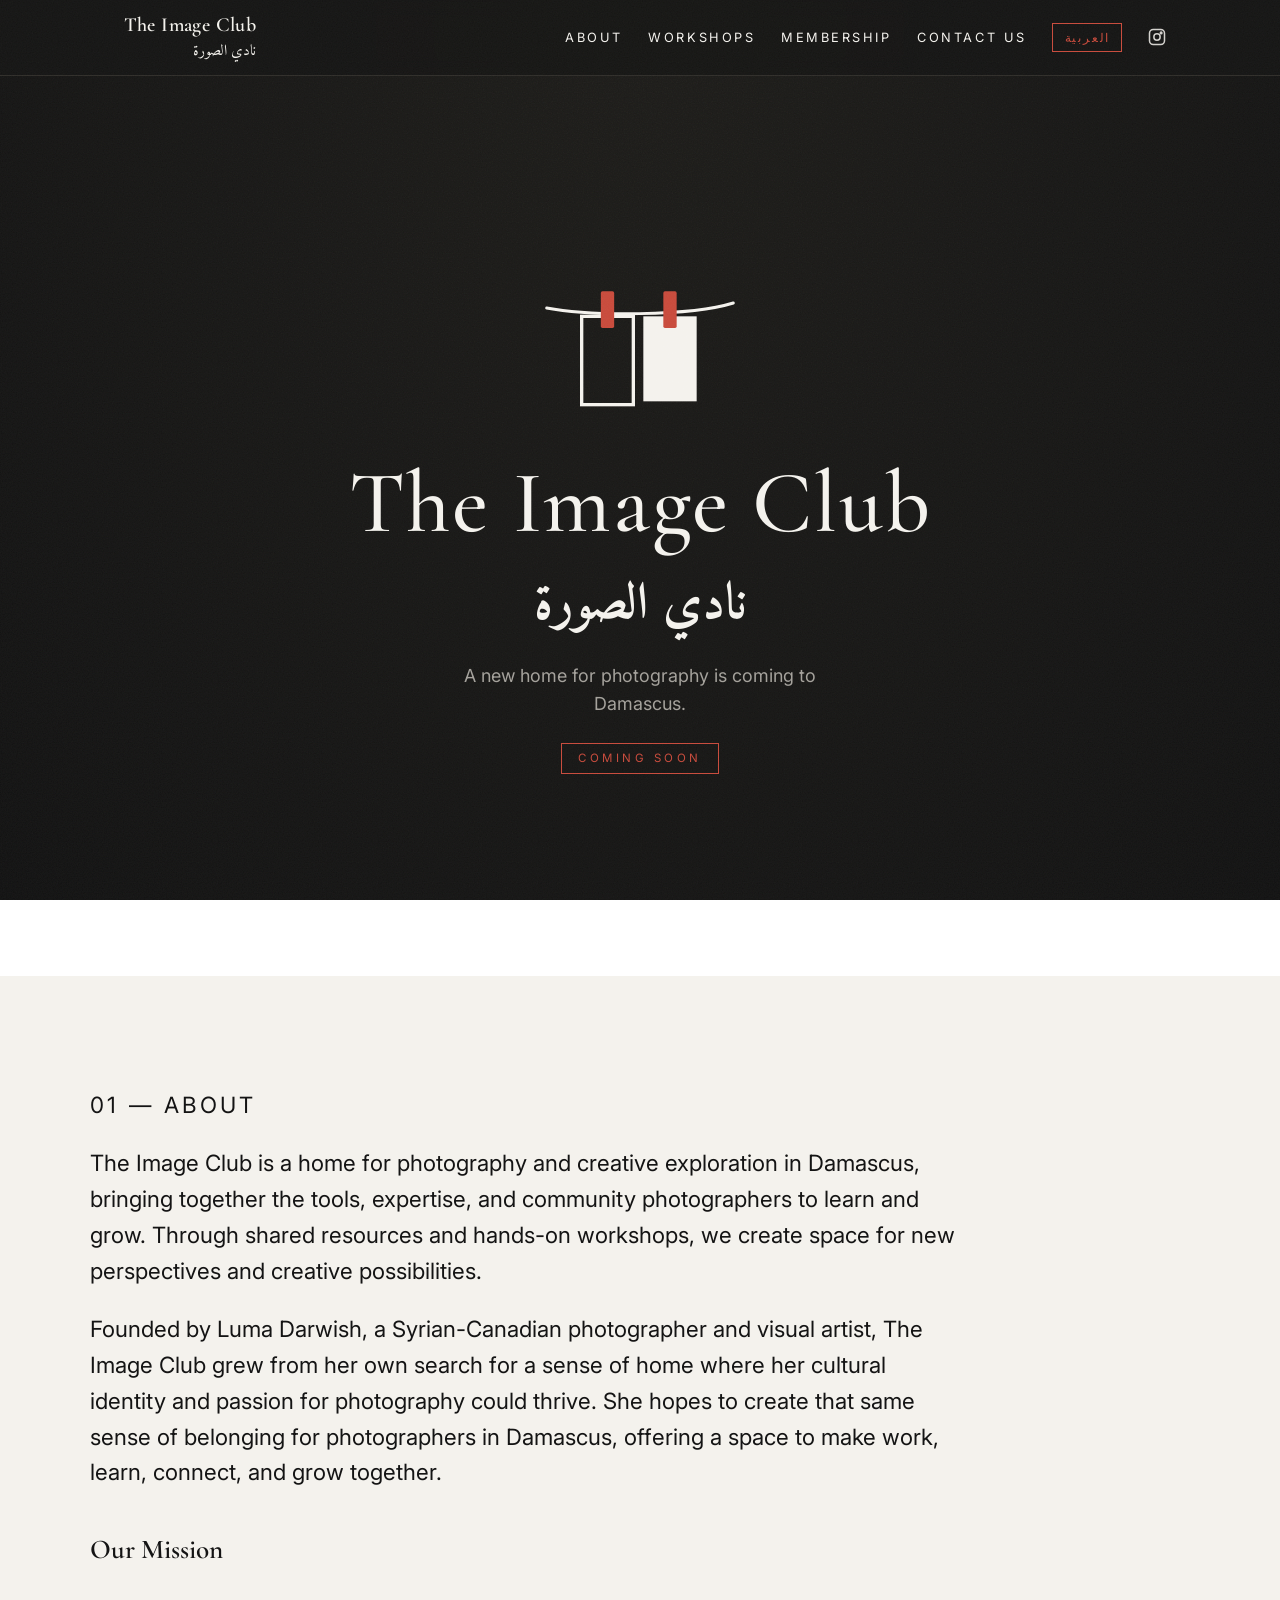
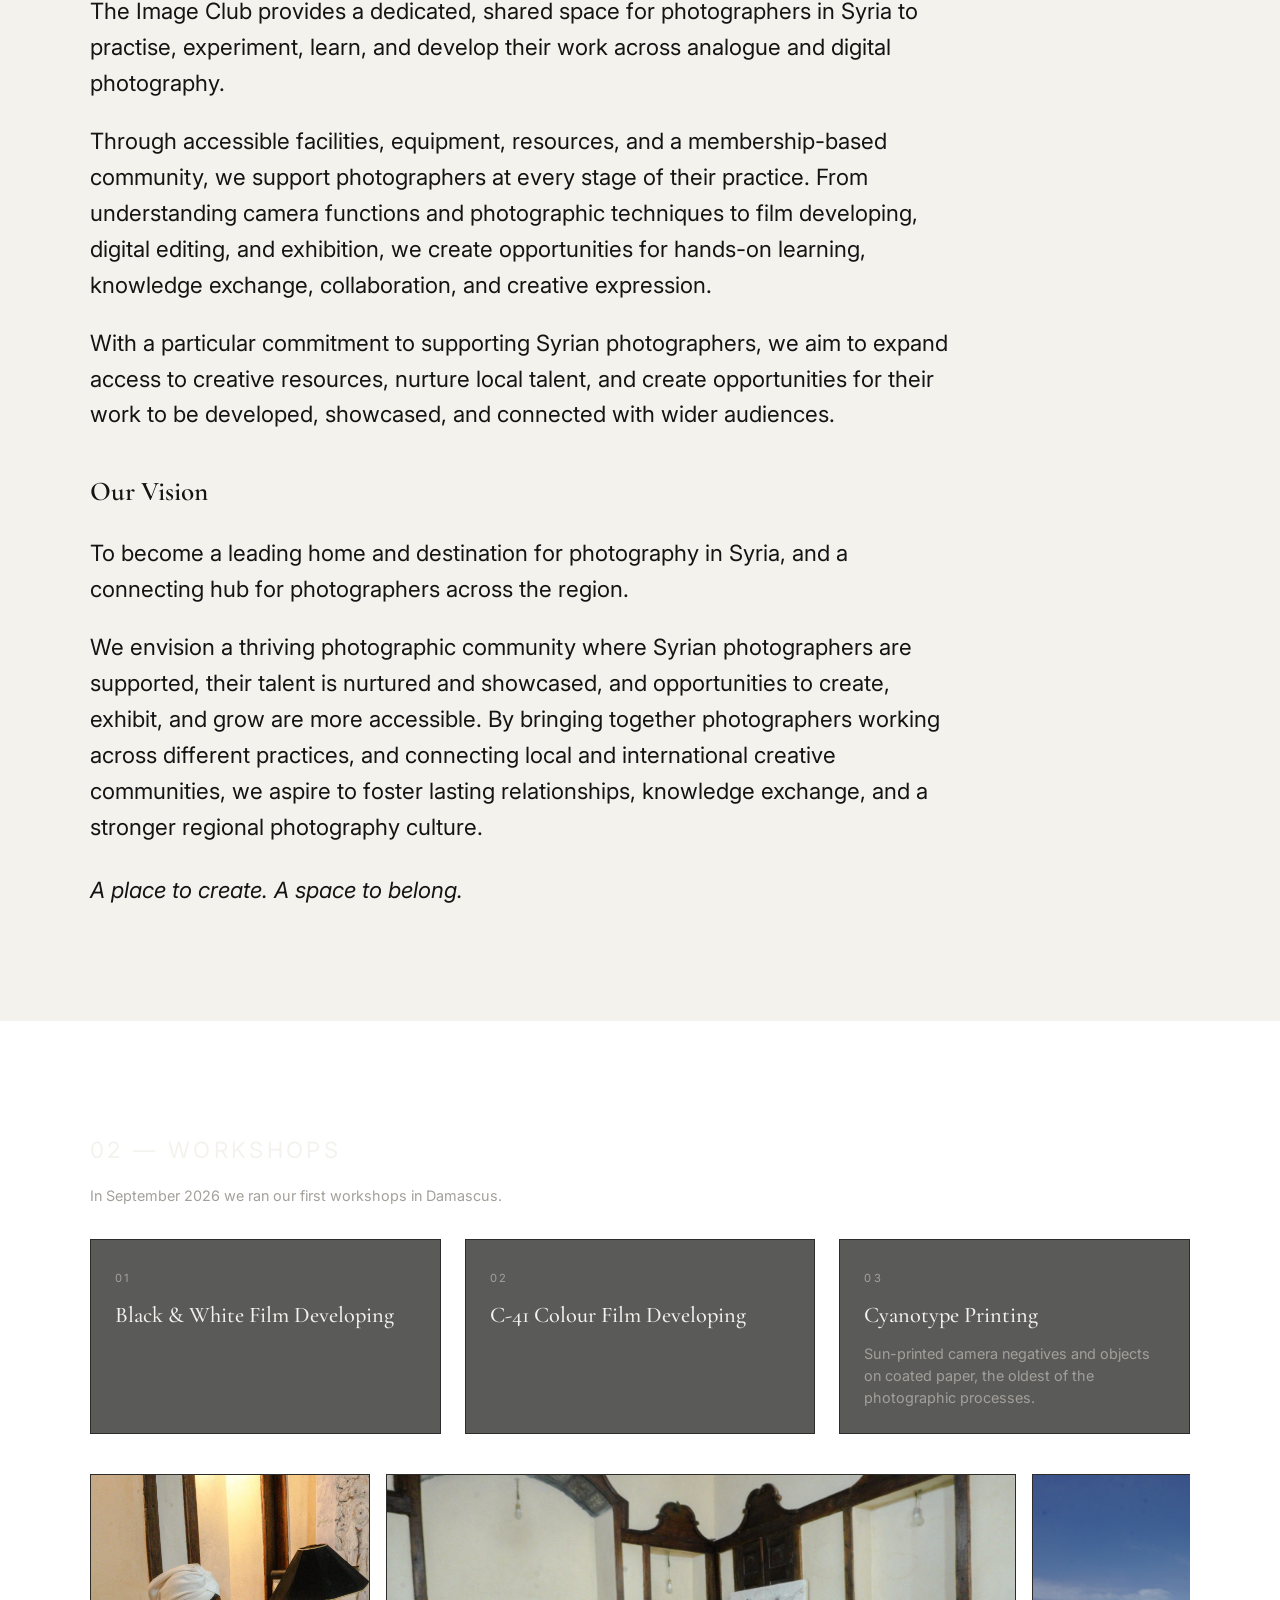
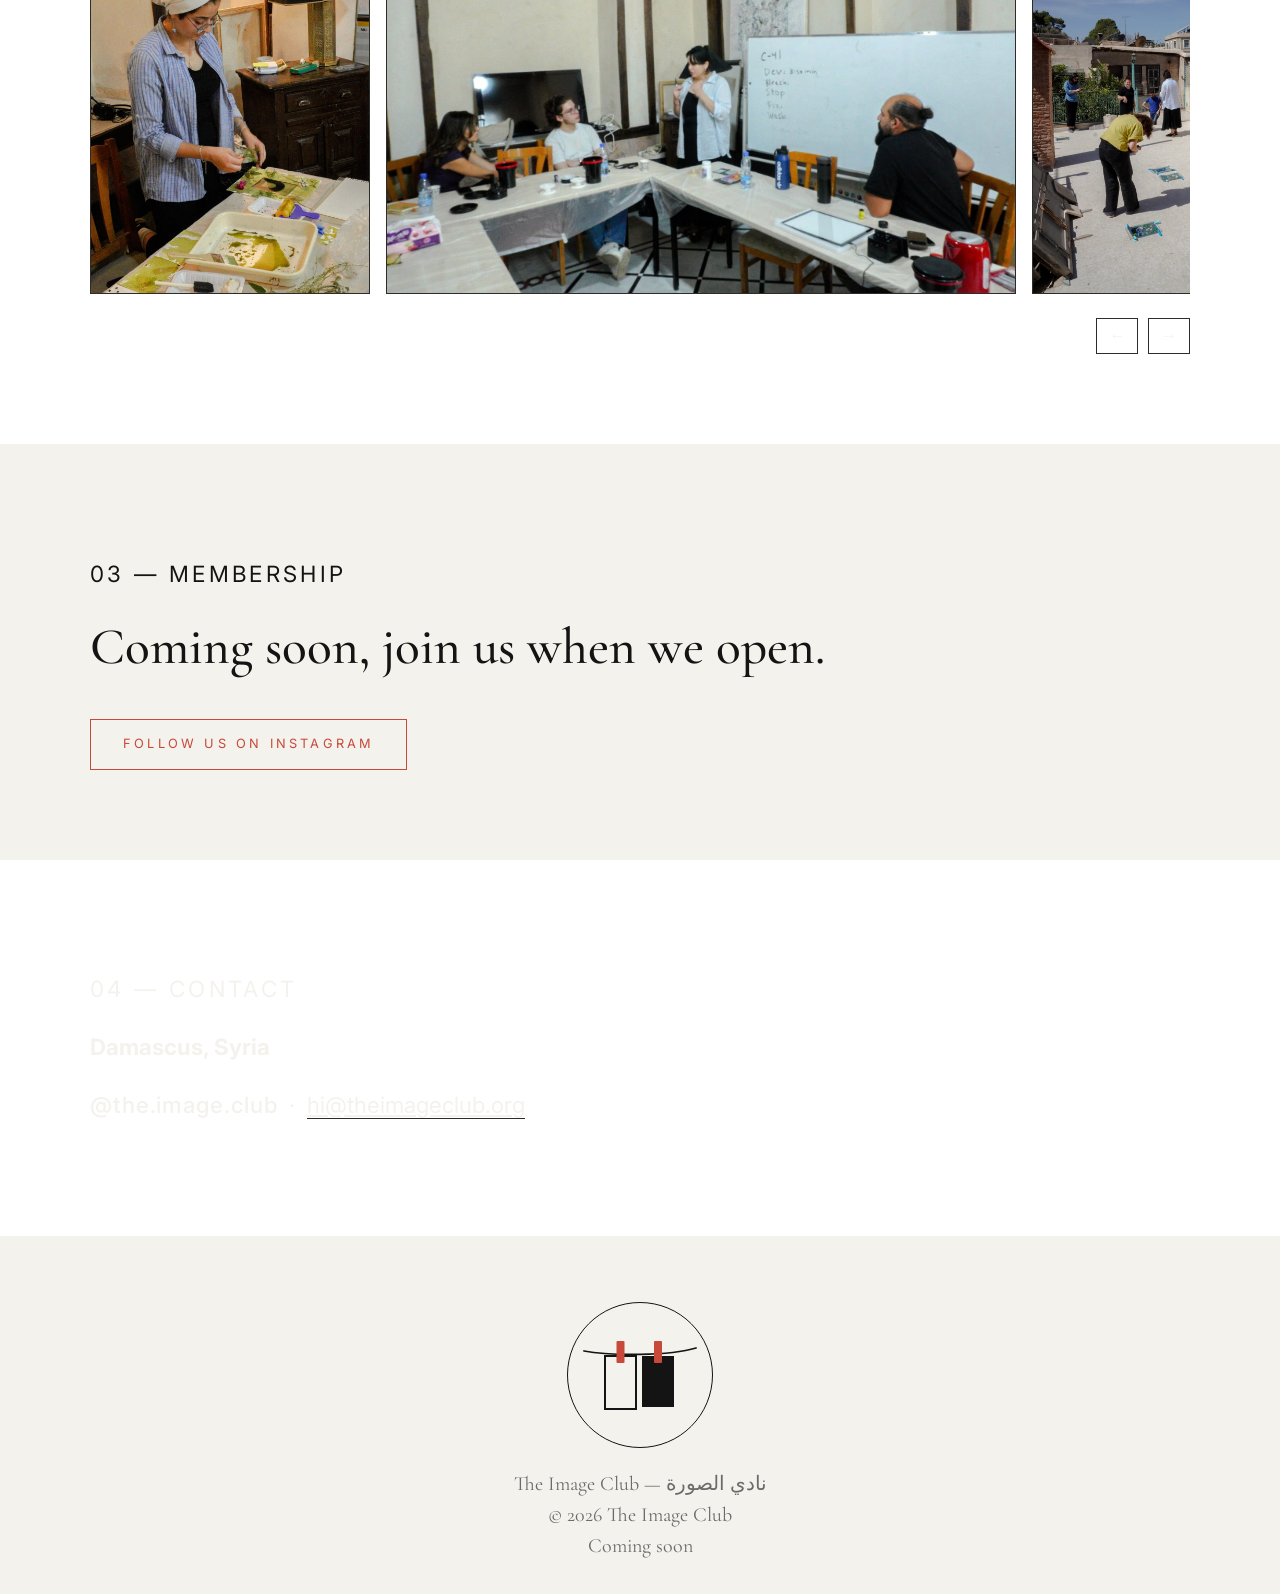
==== docs/index.html @ aed4f450 "Ignore blank lines in nav.md" ====
<!DOCTYPE html>
<html lang="en" dir="ltr">
<head>
<meta charset="utf-8" />
<meta name="viewport" content="width=device-width, initial-scale=1" />
<meta name="description" content="The Image Club — a new home for photography coming to Damascus. Film developing, cyanotype and hands-on workshops; founded by Luma Darwish." />
<title>The Image Club — نادي الصورة | Damascus</title>
<meta name="theme-color" content="#141413" />
<link rel="icon" type="image/svg+xml" href="favicon.svg" />
<link rel="preconnect" href="https://fonts.googleapis.com" />
<link rel="preconnect" href="https://fonts.gstatic.com" crossorigin />
<link href="https://fonts.googleapis.com/css2?family=Amiri:wght@400;700&family=Cormorant+Garamond:wght@400;500;600&family=Inter:wght@300;400;500&display=swap" rel="stylesheet" />
<link rel="stylesheet" href="css/style.css" />
</head>
<body>
<a class="skip-link" href="#main"><span class="en">Skip to content</span><span class="ar" lang="ar" dir="rtl">تخطَّ إلى المحتوى</span></a>
<div id="grain" aria-hidden="true"></div>

<header class="site-nav">
  <div class="nav-inner">
    <a class="brand" href="#top" aria-label="The Image Club — نادي الصورة">
      <svg class="logo-mark" viewBox="0 0 240 160" role="img" aria-label="The Image Club logo mark">
        <path d="M8 36 C 60 46, 180 46, 232 30" fill="none" stroke="currentColor" stroke-width="3.5" stroke-linecap="round"/>
        <rect x="50" y="46" width="62" height="106" fill="none" stroke="currentColor" stroke-width="4"/>
        <rect x="124" y="46" width="64" height="102" fill="currentColor"/>
        <rect x="73" y="16" width="16" height="44" rx="2" class="pin"/>
        <rect x="148" y="16" width="16" height="44" rx="2" class="pin"/>
      </svg>
      <span class="brand-text">
        <span class="wordmark">The Image Club</span>
        <span class="wordmark-ar arabic" lang="ar" dir="rtl">نادي الصورة</span>
      </span>
    </a>
    <button class="hamburger" aria-label="Menu" aria-expanded="false"><span></span><span></span><span></span></button>
    <nav class="nav-links">
      <a href="#about"><span class="en">About</span><span class="ar" lang="ar" dir="rtl">عن النادي</span></a>
      <a href="#workshops"><span class="en">Workshops</span><span class="ar" lang="ar" dir="rtl">الورش</span></a>
      <a href="#membership"><span class="en">Membership</span><span class="ar" lang="ar" dir="rtl">العضوية</span></a>
      <a href="#contact"><span class="en">Contact us</span><span class="ar" lang="ar" dir="rtl">تواصل معنا</span></a>
      <button class="lang-btn" id="langBtn" aria-label="Switch language — تبديل اللغة"><span class="en">العربية</span><span class="ar" lang="ar" dir="rtl">English</span></button>
      <a class="ig-link" href="https://www.instagram.com/the.image.club" aria-label="Instagram" target="_blank" rel="noopener">
        <svg width="18" height="18" viewBox="0 0 24 24" fill="none" stroke="currentColor" stroke-width="2" aria-hidden="true"><rect x="2" y="2" width="20" height="20" rx="5"/><circle cx="12" cy="12" r="4.2"/><circle cx="17.5" cy="6.5" r="1.1" fill="currentColor"/></svg>
      </a>
    </nav>
  </div>
</header>

<main id="main">
  <section class="hero" id="top">
    <svg class="logo-mark hero-mark" viewBox="0 0 240 160" role="img" aria-label="The Image Club logo mark">
      <path d="M8 36 C 60 46, 180 46, 232 30" fill="none" stroke="currentColor" stroke-width="3.5" stroke-linecap="round"/>
      <rect x="50" y="46" width="62" height="106" fill="none" stroke="currentColor" stroke-width="4"/>
      <rect x="124" y="46" width="64" height="102" fill="currentColor"/>
      <rect x="73" y="16" width="16" height="44" rx="2" class="pin"/>
      <rect x="148" y="16" width="16" height="44" rx="2" class="pin"/>
    </svg>
    <h1>The Image Club</h1>
    <p class="arabic arabic-lg" lang="ar" dir="rtl">نادي الصورة</p>
    <p class="tagline"><span class="en">A new home for photography is coming to Damascus.</span><span class="ar" lang="ar" dir="rtl">وجهة جديدة للتصوير الفوتوغرافي في دمشق .</span></p>
    <span class="soon-pill"><span class="en">Coming soon</span><span class="ar" lang="ar" dir="rtl">قريبًا</span></span>
  </section>


  <section class="block invert" data-reveal id="about">
    <p class="section-label"><span class="en">01 — About</span><span class="ar" lang="ar" dir="rtl">٠١ — حول</span></p>
    <p class="prose"><span class="en">The Image Club is a home for photography and creative exploration in Damascus, bringing together the tools, expertise, and community photographers to learn and grow. Through shared resources and hands-on workshops, we create space for new perspectives and creative possibilities.</span><span class="ar" lang="ar" dir="rtl">نادي الصورة هو وجهة للتصوير الفوتوغرافي والاستكشاف الإبداعي في دمشق، تجمع بين الأدوات والخبرات والمجتمع الذي يحتاجه المصوّرون للتعلّم والتطوّر. ومن خلال الموارد المشتركة وورش العمل التطبيقية، نفتح آفاقًا لوجهات نظر جديدة وإمكانات إبداعية متجدّدة.</span></p>
    <p class="prose"><span class="en">Founded by Luma Darwish, a Syrian-Canadian photographer and visual artist, The Image Club grew from her own search for a sense of home where her cultural identity and passion for photography could thrive. She hopes to create that same sense of belonging for photographers in Damascus, offering a space to make work, learn, connect, and grow together.</span><span class="ar" lang="ar" dir="rtl">تأسّس النادي على يد لُمى درويش، مصوّرة وفنّانة بصرية سورية-كندية، وانطلق من رحلتها الشخصية في البحث عن مساحة تشعر فيها بالانتماء، وتجد فيها هويتها الثقافية وشغفها بالتصوير الفوتوغرافي مساحة للنمو والازدهار. ومن خلال النادي، تأمل في خلق هذا الشعور ذاته لدى المصوّرين في دمشق، عبر مساحة تتيح لهم إنجاز أعمالهم، والتعلّم، والتواصل، والتطوّر معًا.</span></p>
    <h3 class="about-heading"><span class="en">Our Mission</span><span class="ar" lang="ar" dir="rtl">رسالتنا</span></h3>
    <p class="prose"><span class="en">The Image Club provides a dedicated, shared space for photographers in Syria to practise, experiment, learn, and develop their work across analogue and digital photography.</span><span class="ar" lang="ar" dir="rtl">يوفّر نادي الصورة مساحة مشتركة ومتخصّصة للمصوّرين في سوريا لممارسة التصوير بمختلف أشكاله، سواء التناظري (الأنالوغ) أو الرقمي، والتجربة، والتعلّم، وتطوير أعمالهم.</span></p>
    <p class="prose"><span class="en">Through accessible facilities, equipment, resources, and a membership-based community, we support photographers at every stage of their practice. From understanding camera functions and photographic techniques to film developing, digital editing, and exhibition, we create opportunities for hands-on learning, knowledge exchange, collaboration, and creative expression.</span><span class="ar" lang="ar" dir="rtl">ومن خلال المرافق والمعدّات والموارد المتاحة، ومجتمع قائم على العضوية، ندعم المصوّرين في مختلف مراحل تجربتهم. فمن التعرّف على وظائف الكاميرا وتقنيات التصوير، إلى تحميض الأفلام والتحرير الرقمي للصور وعرض الأعمال، نوفّر فرصًا للتعلّم العملي، وتبادل المعرفة، والتعاون، والتعبير الإبداعي.</span></p>
    <p class="prose"><span class="en">With a particular commitment to supporting Syrian photographers, we aim to expand access to creative resources, nurture local talent, and create opportunities for their work to be developed, showcased, and connected with wider audiences.</span><span class="ar" lang="ar" dir="rtl">ونولي اهتمامًا خاصًا بدعم المصوّرين السوريين، من خلال توسيع فرص وصولهم إلى الموارد الإبداعية، وتنمية المواهب المحلية، وخلق فرص تتيح تطوير أعمالهم وإبرازها وربطها بجمهور أوسع.</span></p>
    <h3 class="about-heading"><span class="en">Our Vision</span><span class="ar" lang="ar" dir="rtl">رؤيتنا</span></h3>
    <p class="prose"><span class="en">To become a leading home and destination for photography in Syria, and a connecting hub for photographers across the region.</span><span class="ar" lang="ar" dir="rtl">أن يصبح نادي الصورة وجهة رائدة للتصوير الفوتوغرافي في سوريا، ومساحة تجمع المصوّرين وتربطهم بالمشهد الفوتوغرافي في المنطقة.</span></p>
    <p class="prose"><span class="en">We envision a thriving photographic community where Syrian photographers are supported, their talent is nurtured and showcased, and opportunities to create, exhibit, and grow are more accessible. By bringing together photographers working across different practices, and connecting local and international creative communities, we aspire to foster lasting relationships, knowledge exchange, and a stronger regional photography culture.</span><span class="ar" lang="ar" dir="rtl">نتطلّع إلى بناء مجتمع فوتوغرافي حيوي يحظى فيه المصوّرون السوريون بالدعم، وتنمو مواهبهم وتُسلّط الأضواء على أعمالهم، وتتوسّع أمامهم فرص الإبداع والعرض والتطوّر. ومن خلال جمع المصوّرين بمختلف تجاربهم وممارساتهم، وربط المجتمعات الإبداعية المحلية والدولية، نسعى إلى بناء علاقات مستدامة، وتعزيز تبادل المعرفة، والمساهمة في مشهد فوتوغرافي أكثر حيوية وترابطًا على مستوى المنطقة.</span></p>
    <p class="prose about-close"><span class="en">A place to create. A space to belong.</span><span class="ar" lang="ar" dir="rtl">مساحة للإبداع. مساحة للانتماء.</span></p>
  </section>


  <section class="block" data-reveal id="workshops">
    <p class="section-label"><span class="en">02 — Workshops</span><span class="ar" lang="ar" dir="rtl">٠٢ — الورش</span></p>
    <p class="prose muted-prose"><span class="en">In September 2026 we ran our first workshops in Damascus.</span><span class="ar" lang="ar" dir="rtl">في أيلول ٢٠٢٦ أُقيمت أولى ورش نادي الصورة في دمشق.</span></p>
    <div class="cards">
      <article class="card" data-reveal>
        <span class="card-num">01</span>
        <h3><span class="en">Black &amp; White Film Developing</span><span class="ar" lang="ar" dir="rtl">تطوير أفلام الأبيض والأسود</span></h3>
      </article>
      <article class="card" data-reveal>
        <span class="card-num">02</span>
        <h3><span class="en">C-41 Colour Film Developing</span><span class="ar" lang="ar" dir="rtl">تطوير الأفلام الملوّنة C-41</span></h3>
      </article>
      <article class="card" data-reveal>
        <span class="card-num">03</span>
        <h3><span class="en">Cyanotype Printing</span><span class="ar" lang="ar" dir="rtl">الطباعة بالسيانوتايب</span></h3>
        <p><span class="en">Sun-printed camera negatives and objects on coated paper, the oldest of the photographic processes.</span><span class="ar" lang="ar" dir="rtl">طباعة شمسية للنيغاتيف على ورق مطلي، من أقدم عمليات التصوير الفوتوغرافي.</span></p>
      </article>
    </div>
    <div class="carousel" aria-label="Photos from our first workshops">
      <div class="car-track">
        <figure><img src="assets/gallery/01.jpg" alt="Cyanotype workshop participant preparing plants and negatives, Damascus, September 2026" loading="lazy" decoding="async" /></figure>
        <figure><img src="assets/gallery/02.jpg" alt="Cyanotype exposures on a rooftop in Damascus, September 2026" loading="lazy" decoding="async" /></figure>
        <figure><img src="assets/gallery/03.jpg" alt="Participants coating paper at the cyanotype workshop table, Damascus, September 2026" loading="lazy" decoding="async" /></figure>
        <figure><img src="assets/gallery/04.jpg" alt="Cyanotype prints and negatives drying under the sun, Damascus, September 2026" loading="lazy" decoding="async" /></figure>
        <figure><img src="assets/gallery/05.jpg" alt="Workshop session in a Damascene courtyard house, September 2026" loading="lazy" decoding="async" /></figure>
        <figure><img src="assets/gallery/06.jpg" alt="Participant preparing objects for a cyanotype exposure, Damascus, September 2026" loading="lazy" decoding="async" /></figure>
        <figure><img src="assets/gallery/07.jpg" alt="Film developing workshop around the workshop tables, Damascus, September 2026" loading="lazy" decoding="async" /></figure>
        <figure><img src="assets/gallery/08.jpg" alt="Black and white film developing session with tanks and chemistry, Damascus, September 2026" loading="lazy" decoding="async" /></figure>
        <figure><img src="assets/gallery/09.jpg" alt="Participants pouring chemistry during a film developing workshop, Damascus, September 2026" loading="lazy" decoding="async" /></figure>
        <figure><img src="assets/gallery/10.jpg" alt="C-41 colour developing explained at the whiteboard, Damascus, September 2026" loading="lazy" decoding="async" /></figure>
        <figure><img src="assets/gallery/11.jpg" alt="Film developing workshop discussion around the table, Damascus, September 2026" loading="lazy" decoding="async" /></figure>
        <figure><img src="assets/gallery/12.jpg" alt="Cyanotype plate with flowers and blue clips on the workshop table, Damascus, September 2026" loading="lazy" decoding="async" /></figure>
      </div>
      <div class="car-controls">
        <button class="car-btn car-prev" aria-label="Previous photos">←</button>
        <button class="car-btn car-next" aria-label="Next photos">→</button>
      </div>
    </div>
  </section>


  <section class="block invert" id="membership">
    <p class="section-label"><span class="en">03 — Membership</span><span class="ar" lang="ar" dir="rtl">٠٣ — العضوية</span></p>
    <h2><span class="en">Coming soon, join us when we open.</span><span class="ar" lang="ar" dir="rtl">قريبًا — انضموا إلينا عند الافتتاح.</span></h2>
    <a class="btn btn-outline" href="https://www.instagram.com/the.image.club" target="_blank" rel="noopener"><span class="en">Follow us on Instagram</span><span class="ar" lang="ar" dir="rtl">تابعونا على إنستغرام</span></a>
  </section>


  <section class="block" data-reveal id="contact">
    <p class="section-label"><span class="en">04 — Contact</span><span class="ar" lang="ar" dir="rtl">٠٤ — تواصل</span></p>
    <p class="prose"><strong><span class="en">Damascus, Syria</span><span class="ar" lang="ar" dir="rtl">دمشق، سوريا</span></strong></p>
    <p class="prose"><span class="ig-handle">@the.image.club</span> &nbsp;·&nbsp; <a class="mail" href="mailto:hi@theimageclub.org">hi@theimageclub.org</a></p>
  </section>
</main>


<footer class="site-footer invert">
  <svg class="logo-badge" viewBox="-30 -66 300 300" role="img" aria-label="The Image Club logo badge">
    <circle cx="120" cy="84" r="145" fill="none" stroke="currentColor" stroke-width="2"/>
    <path d="M8 36 C 60 46, 180 46, 232 30" fill="none" stroke="currentColor" stroke-width="3.5" stroke-linecap="round"/>
    <rect x="50" y="46" width="62" height="106" fill="none" stroke="currentColor" stroke-width="4"/>
    <rect x="124" y="46" width="64" height="102" fill="currentColor"/>
    <rect x="73" y="16" width="16" height="44" rx="2" class="pin"/>
    <rect x="148" y="16" width="16" height="44" rx="2" class="pin"/>
  </svg>
  <div class="footer-copy">
    <span class="en">The Image Club — نادي الصورة<br />© 2026 The Image Club<br />Coming soon</span>
    <span class="ar" lang="ar" dir="rtl">نادي الصورة — The Image Club<br />© ٢٠٢٦ نادي الصورة<br />قريبًا</span>
  </div>
</footer>

<script src="js/main.js"></script>
</body>
</html>
---- docs/css/style.css ----
/* ---- The Image Club — placeholder site ---- */
/* Palette (dark darkroom grayscale, warm paper text) */
:root {
  --paper: #141413;
  --ink: #f4f2ed;
  --mid: #a3a09a;
  --hairline: #2e2c28;
  --dark: #0d0d0c;
  --on-dark: #f4f2ed;
  --red: #c8493a;
}

* { box-sizing: border-box; }
html { scroll-behavior: smooth; }
body {
  margin: 0;
  background: radial-gradient(ellipse at 50% 0%, #1c1b18, #101010);
  background-attachment: fixed;
  color: var(--ink);
  font-family: "Inter", system-ui, sans-serif;
  font-weight: 400;
  line-height: 1.55;
  -webkit-font-smoothing: antialiased;
}
.arabic { font-family: "Amiri", "Amiri Fallback", serif; }

/* Language toggle: English by default, html.lang-ar shows .ar spans */
.ar { display: none; }
html.lang-ar .en { display: none; }
html.lang-ar .ar { display: inline; }
html.lang-ar .ar { font-family: "Amiri", serif; }
html.lang-ar .prose .ar { line-height: 2.1; }
html.lang-ar .nav-links a .ar, html.lang-ar .lang-btn .ar { letter-spacing: 0; text-transform: none; }
html.lang-ar .soon-pill { letter-spacing: .05em; }
html.lang-ar .btn .ar { letter-spacing: .1em; text-transform: none; }
html.lang-ar .section-label .ar { letter-spacing: .12em; }
html.lang-ar .prose { margin-left: auto; margin-right: 0; }
html.lang-ar .prose, html.lang-ar .about-heading, html.lang-ar .card h3,
html.lang-ar .card p, html.lang-ar .muted-prose, html.lang-ar h2,
html.lang-ar .tagline, html.lang-ar .footer-copy, html.lang-ar .soon-pill,
html.lang-ar .section-label, html.lang-ar .btn { direction: rtl; }
html.lang-ar #membership { text-align: right; }
html.lang-ar .car-track { direction: rtl; }

h1, h2, h3 { font-family: "Cormorant Garamond", serif; font-weight: 500; margin: 0; }
a { color: inherit; }

:focus-visible {
  outline: 2px solid var(--ink);
  outline-offset: 3px;
}
.skip-link {
  position: absolute; left: -999px; top: 0;
  background: var(--ink); color: var(--paper); padding: .5rem 1rem;
  z-index: 100;
}
.skip-link:focus { left: 0; }

/* Film grain */
#grain {
  position: fixed; inset: 0; z-index: 50; pointer-events: none;
  background-image: url("data:image/svg+xml;utf8,<svg xmlns='http://www.w3.org/2000/svg' width='160' height='160'><filter id='n'><feTurbulence type='fractalNoise' baseFrequency='0.8' numOctaves='3' stitchTiles='stitch'/></filter><rect width='100%25' height='100%25' filter='url(%23n)'/></svg>");
  opacity: .06; mix-blend-mode: screen;
}
@media (prefers-reduced-motion: no-preference) {
  #grain { animation: jitter .9s steps(2) infinite; }
}
@keyframes jitter {
  0% { transform: translate(0,0); }
  25% { transform: translate(0.4px,-0.3px); }
  50% { transform: translate(-0.3px,0.5px); }
  75% { transform: translate(0.5px,0.2px); }
  100% { transform: translate(0,0); }
}

/* Nav */
.site-nav {
  position: sticky; top: 0; z-index: 40;
  background: color-mix(in srgb, var(--paper) 92%, transparent);
  backdrop-filter: blur(8px);
  border-bottom: 1px solid var(--hairline);
}
.nav-inner {
  max-width: 1100px; margin: 0 auto; padding: .9rem 1.5rem;
  display: flex; align-items: center; justify-content: space-between;
}
.brand { display: inline-flex; align-items: center; gap: .6rem; text-decoration: none; color: var(--ink); }
.brand-text { display: flex; flex-direction: column; line-height: 1.15; }
.wordmark { font-family: "Cormorant Garamond", serif; font-weight: 600; font-size: 1.25rem; letter-spacing: .02em; white-space: nowrap; }
.wordmark-ar { font-family: "Amiri", serif; font-size: .95rem; color: inherit; white-space: nowrap; margin-top: .35rem; }
.logo-mark { display: block; }
.pin { fill: var(--red); }

.nav-links { display: flex; align-items: center; gap: 1.6rem; }
.nav-links a { font-family: "Inter", sans-serif; font-size: .8rem; letter-spacing: .2em; text-transform: uppercase; text-decoration: none; }
.ig-link { display: inline-flex; opacity: .85; transition: opacity .15s; }
.lang-btn {
  background: none; border: 1px solid var(--red); color: var(--red); cursor: pointer;
  font-family: "Inter", sans-serif; font-size: .75rem; letter-spacing: .15em; text-transform: uppercase;
  padding: .35rem .7rem;
}
.lang-btn:hover { border-color: var(--red); background: color-mix(in srgb, var(--red) 12%, transparent); }
.ig-link:hover { opacity: 1; }
.nav-links a:hover, .ig-link:hover { text-decoration: underline; }

.hamburger {
  display: none; background: none; border: 1px solid var(--hairline); width: 40px; height: 34px;
  flex-direction: column; justify-content: center; align-items: center; gap: 5px; cursor: pointer;
}
.hamburger span { display: block; width: 20px; height: 2px; background: var(--ink); transform-origin: center; transition: transform .25s, opacity .25s; }
.hamburger[aria-expanded="true"] span:first-child { transform: translateY(7px) rotate(45deg); }
.hamburger[aria-expanded="true"] span:nth-child(2) { opacity: 0; }
.hamburger[aria-expanded="true"] span:last-child { transform: translateY(-7px) rotate(-45deg); }

@media (max-width: 720px) {
  .nav-links {
    position: absolute; left: 0; right: 0; top: 100%; flex-direction: column; gap: 1rem;
    background: var(--paper); border-bottom: 1px solid var(--hairline); padding: 1rem 1.5rem;
    display: none;
  }
  .nav-links.open { display: flex; }
  .hamburger { display: flex; }
}

/* Hero */
.hero {
  min-height: 100vh;
  display: flex; flex-direction: column; align-items: center; justify-content: center;
  text-align: center; padding: 2rem 1.5rem;
  position: relative; overflow: hidden;
}
.logo-mark.hero-mark { width: min(42vmin, 200px); margin-bottom: 1.5rem; }
h1 { font-size: clamp(3rem, 8vw, 5.5rem); letter-spacing: .02em; }
.arabic-lg { font-size: clamp(2rem, 4.5vw, 3.2rem); margin: -.3rem 0 1rem; font-weight: 700; }
.tagline { font-family: "Inter", sans-serif; font-size: clamp(1rem, 1.5vw, 1.125rem); color: var(--mid); max-width: 40ch; margin: 0 auto 1.6rem; }
.soon-pill {
  display: inline-block; border: 1px solid var(--red); padding: .35rem 1rem;
  font-family: "Inter", sans-serif; font-size: .72rem; letter-spacing: .3em; text-transform: uppercase;
  color: var(--red);
}

/* Sections */
.block { padding: clamp(4rem, 10vh, 8rem) max(1.5rem, calc((100% - 1100px) / 2)); }
.section-label {
  font-family: "Inter", sans-serif; font-size: clamp(1.05rem, 2vw, 1.4rem); letter-spacing: .15em; text-transform: uppercase;
  color: inherit; margin-bottom: 1rem;
}
.prose { font-size: clamp(1.05rem, 2vw, 1.4rem); max-width: 62ch; line-height: 1.6; }
.about-close { font-style: italic; margin-top: 1.75rem; }
.about-heading { font-family: "Cormorant Garamond", serif; font-size: 1.7rem; font-weight: 600; margin: 2.4rem 0 .6rem; }
.about-ar {
  max-width: 62ch; margin: 2.5rem 0 0 auto; padding-top: 2rem;
  border-top: 1px solid var(--hairline);
  font-size: clamp(1.05rem, 2vw, 1.3rem); line-height: 2;
  color: color-mix(in srgb, var(--ink) 85%, transparent);
}
.about-ar p { margin: 0 0 1.1rem; }
.about-ar p:last-child { margin-bottom: 0; }
.about-close-ar { font-weight: 700; }
.muted-prose { color: var(--mid); font-size: .9rem; }
/* Film-strip divider between sections: full-width film edge with a single row
   of perforations close to the edges (holes 15% taller than wide) */
.invert {
  background: #f4f2ed; color: #141414;
  --ink: #141414; --mid: #6b6b6b; --hairline: #d8d5cd;
  --paper: #f4f2ed; --dark: #f4f2ed; --on-dark: #141414;
}
.invert h2 { font-size: clamp(2rem, 5vw, 3.2rem); }

.cards { display: grid; grid-template-columns: repeat(3, 1fr); gap: 1.5rem; margin-top: 2rem; }
.card { padding: 1.5rem; border: 1px solid var(--hairline); background: color-mix(in srgb, var(--paper) 70%, transparent); }
.card-num { font-family: "Inter", sans-serif; font-size: .7rem; letter-spacing: .2em; color: var(--mid); }
.card h3 { font-size: 1.4rem; margin: .6rem 0 .6rem; }
.card p { font-size: .9rem; color: var(--mid); margin: 0; }
@media (max-width: 720px) { .cards { grid-template-columns: 1fr; } }

/* Workshop photo carousel */
.carousel { margin-top: 2.5rem; }
.car-track {
  display: flex; gap: 1rem; overflow-x: auto;
  scroll-snap-type: x mandatory; scrollbar-width: thin; padding-bottom: .5rem;
}
.car-track figure { margin: 0; flex: 0 0 auto; scroll-snap-align: start; }
.car-track img {
  height: min(55vh, 420px); width: auto; display: block;
  border: 1px solid var(--hairline);
}
.car-controls { display: flex; gap: .6rem; justify-content: flex-end; margin-top: 1rem; }
.car-btn {
  width: 42px; height: 36px; background: transparent; color: var(--ink);
  border: 1px solid var(--hairline); font-size: 1rem; cursor: pointer;
}
.car-btn:hover { border-color: var(--ink); }

/* Contact */
.ig-handle { font-weight: 500; letter-spacing: .04em; }
.mail { border-bottom: 1px solid var(--hairline); }

/* Membership CTA button */
.btn {
  display: inline-block; margin-top: 2rem; padding: .9rem 2rem;
  font-family: "Inter", sans-serif; font-size: .8rem; letter-spacing: .25em; text-transform: uppercase;
  text-decoration: none; border: 1px solid var(--red); color: var(--red); cursor: pointer;
}
.btn-outline { background: transparent; }
.btn-outline:hover { background: color-mix(in srgb, var(--red) 12%, transparent); }

/* Footer */
.site-footer {
  background: var(--paper);
  display: flex; flex-direction: column; align-items: center; gap: 1.2rem; padding: 4rem 1.5rem 2rem;
}
.logo-badge { width: 150px; color: var(--ink); }
.footer-copy { font-family: "Cormorant Garamond", serif; font-size: 1.25rem; text-align: center; color: var(--mid); }
.footer-copy .arabic { font-weight: 700; }

/* Scroll reveal via CSS scroll-driven animations: content is fully visible
   unless the browser supports animation-timeline (only then does the entry
   animation apply), so print, screenshots, crawlers and older browsers all
   render everything. */
@media (prefers-reduced-motion: no-preference) {
  @supports (animation-timeline: view()) {
    [data-reveal] {
      animation: reveal-in linear both;
      animation-timeline: view();
      animation-range: entry 0% entry 60%;
    }
  }
}

@keyframes reveal-in {
  from { opacity: 0; transform: translateY(12px); }
  to   { opacity: 1; transform: none; }
}

@media (max-width: 480px) {
  .brand-text { display: none; }
}
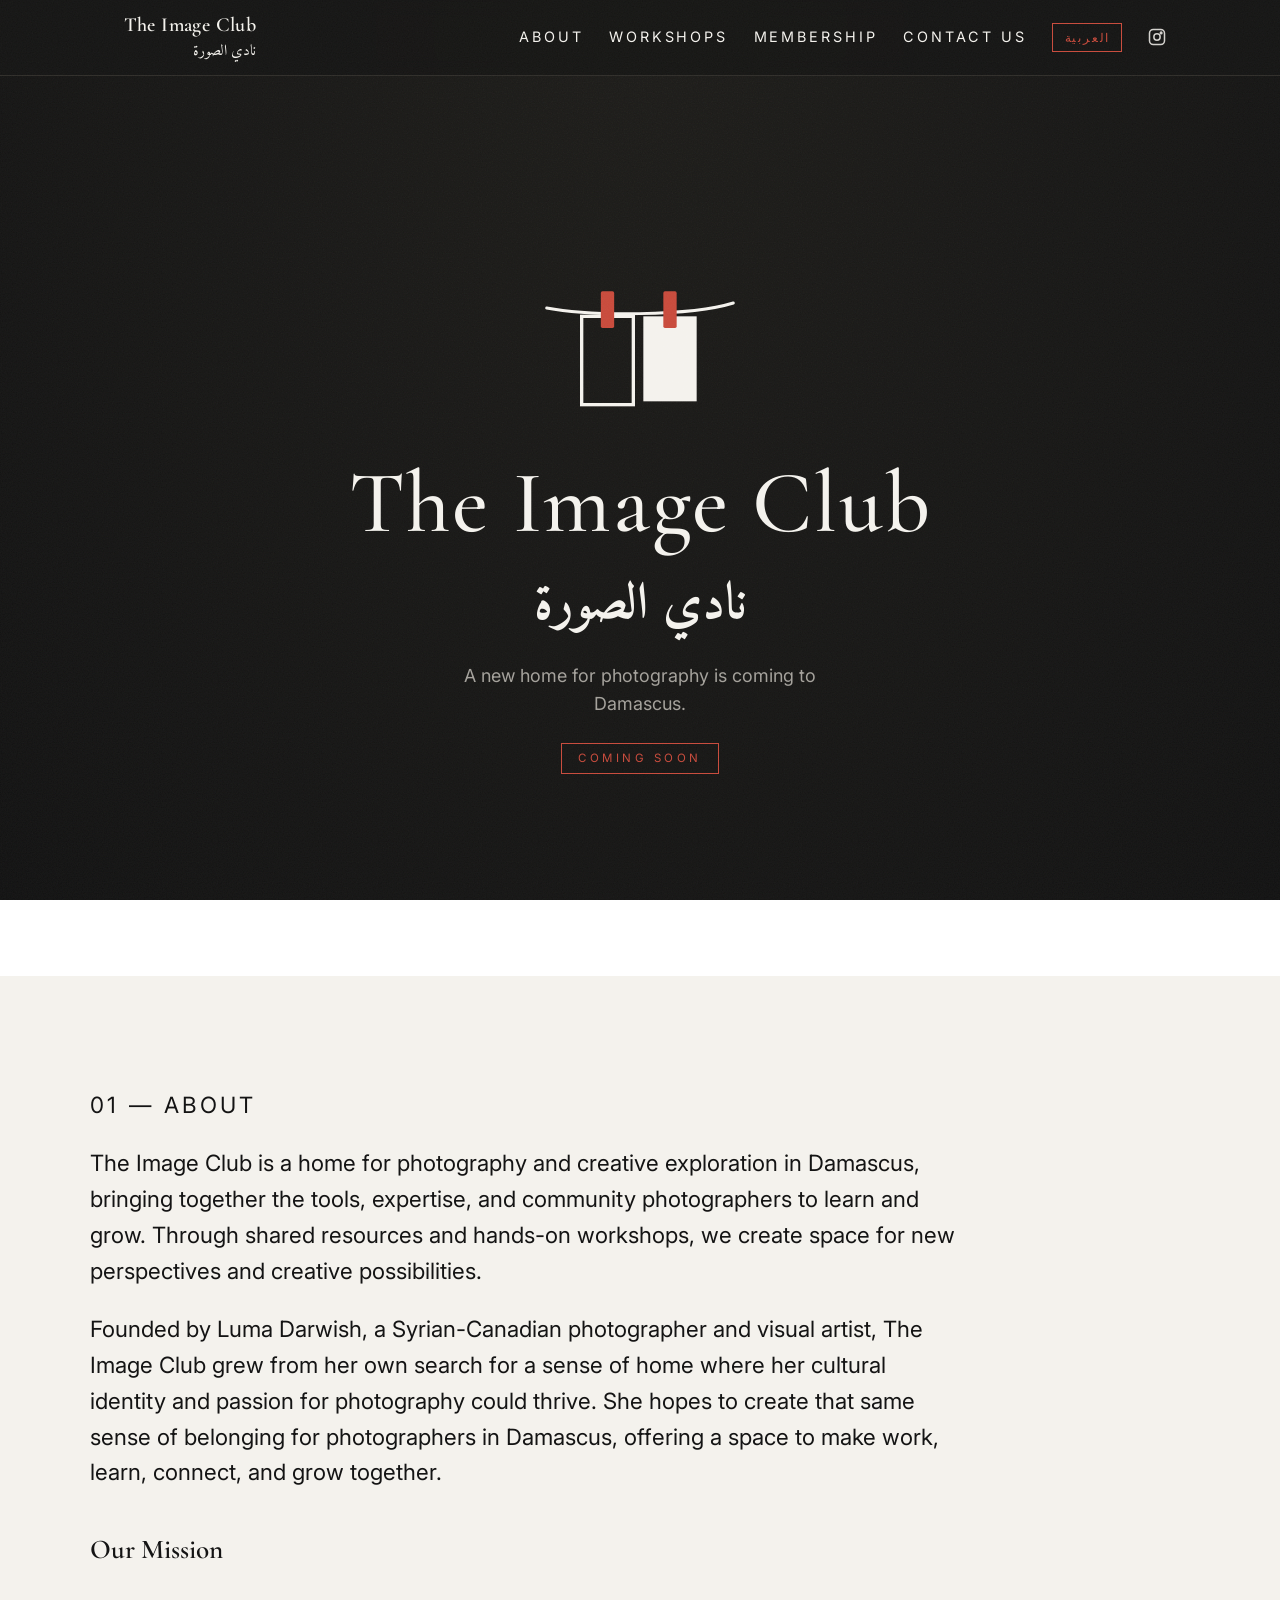
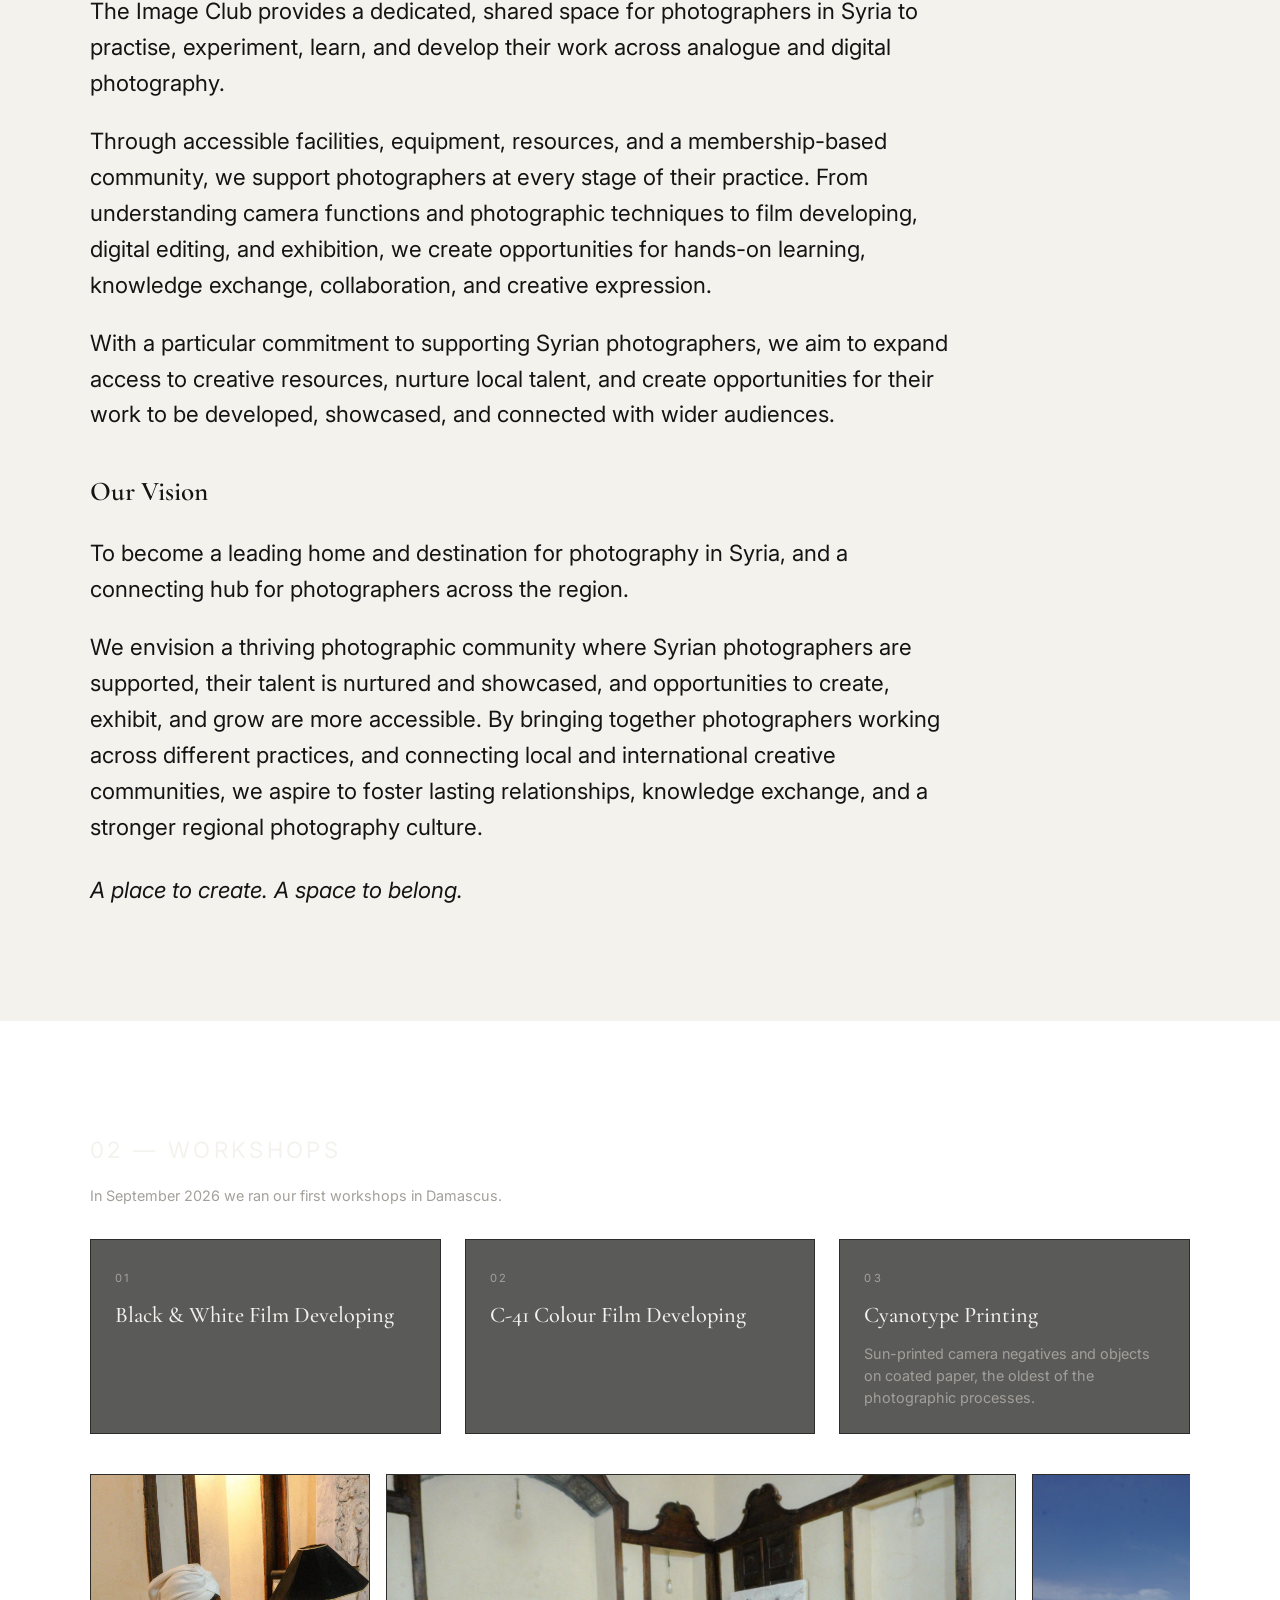
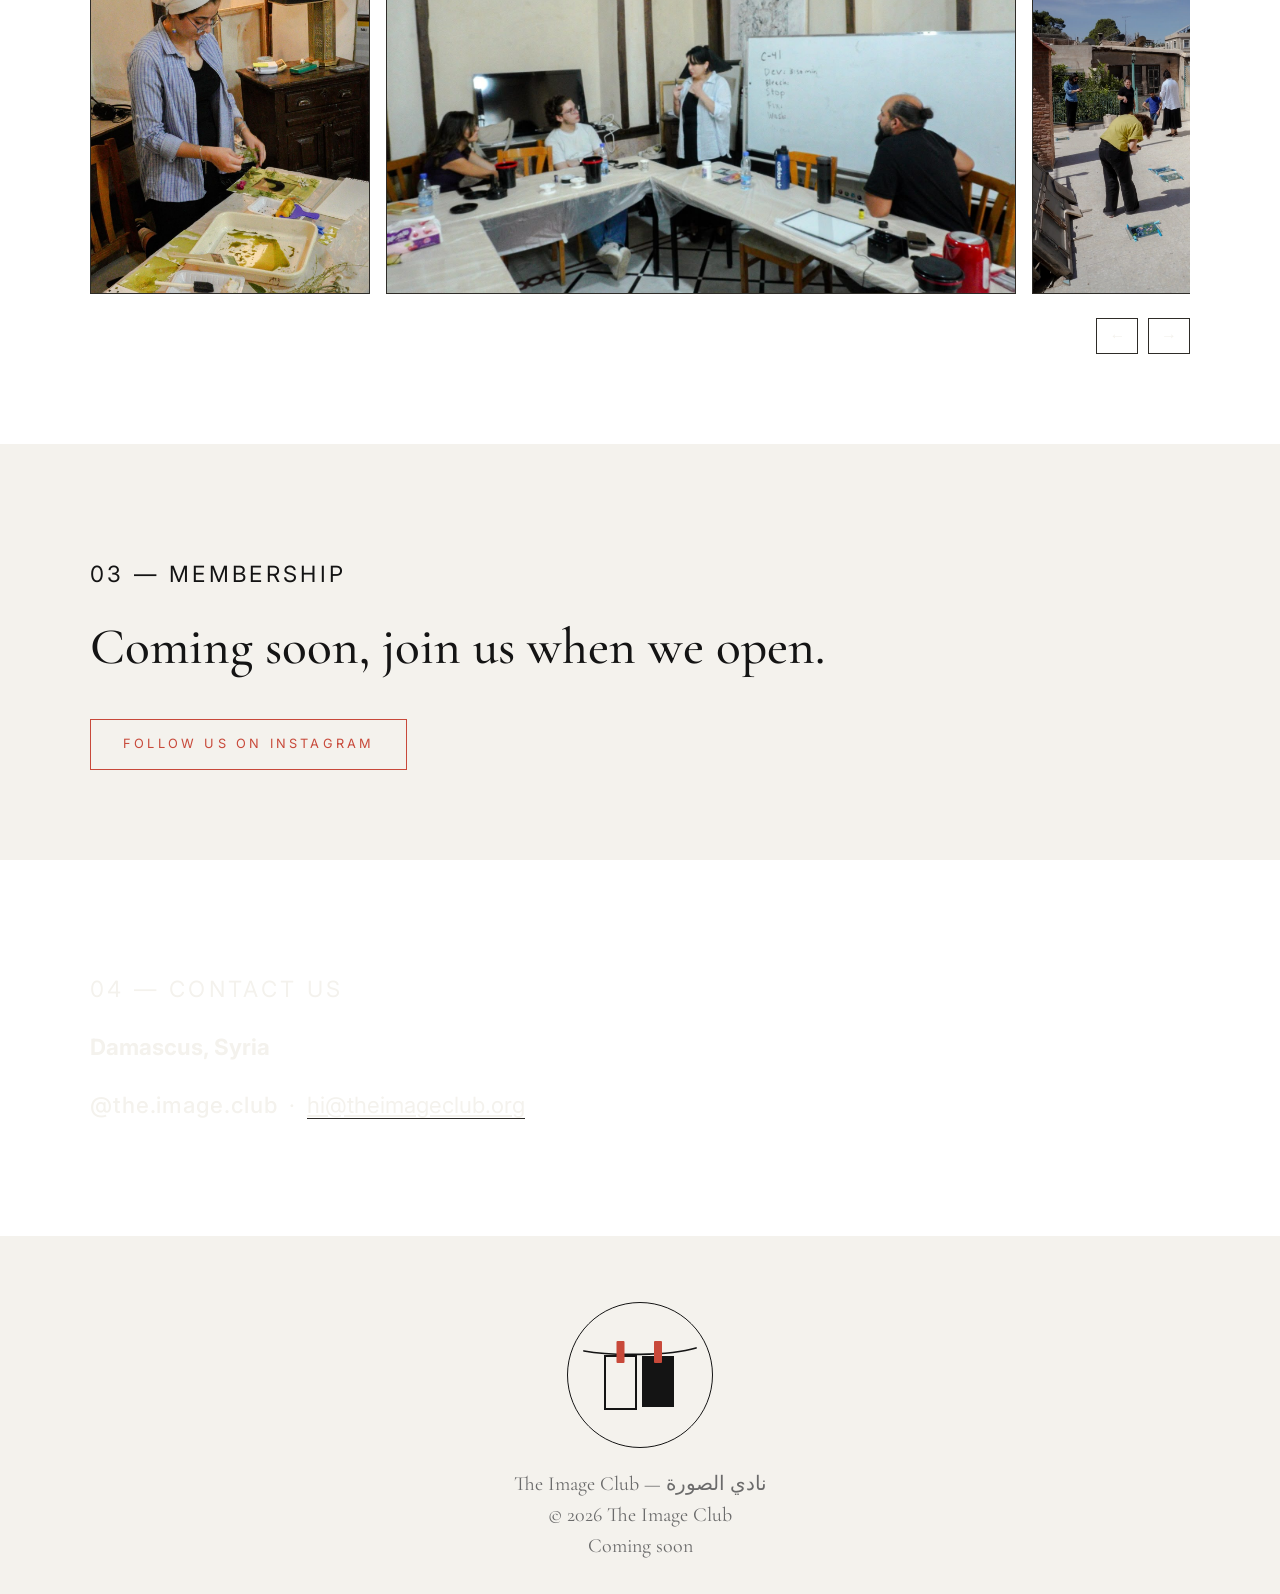
==== commit 91c3d8cb: "Nav: RTL order in Arabic, larger link font; section labels reuse nav.md labels" ====
--- a/docs/index.html
+++ b/docs/index.html
@@ -62,7 +62,7 @@
 
 
   <section class="block invert" data-reveal id="about">
-    <p class="section-label"><span class="en">01 — About</span><span class="ar" lang="ar" dir="rtl">٠١ — حول</span></p>
+    <p class="section-label"><span class="en">01 — About</span><span class="ar" lang="ar" dir="rtl">٠١ — عن النادي</span></p>
     <p class="prose"><span class="en">The Image Club is a home for photography and creative exploration in Damascus, bringing together the tools, expertise, and community photographers to learn and grow. Through shared resources and hands-on workshops, we create space for new perspectives and creative possibilities.</span><span class="ar" lang="ar" dir="rtl">نادي الصورة هو وجهة للتصوير الفوتوغرافي والاستكشاف الإبداعي في دمشق، تجمع بين الأدوات والخبرات والمجتمع الذي يحتاجه المصوّرون للتعلّم والتطوّر. ومن خلال الموارد المشتركة وورش العمل التطبيقية، نفتح آفاقًا لوجهات نظر جديدة وإمكانات إبداعية متجدّدة.</span></p>
     <p class="prose"><span class="en">Founded by Luma Darwish, a Syrian-Canadian photographer and visual artist, The Image Club grew from her own search for a sense of home where her cultural identity and passion for photography could thrive. She hopes to create that same sense of belonging for photographers in Damascus, offering a space to make work, learn, connect, and grow together.</span><span class="ar" lang="ar" dir="rtl">تأسّس النادي على يد لُمى درويش، مصوّرة وفنّانة بصرية سورية-كندية، وانطلق من رحلتها الشخصية في البحث عن مساحة تشعر فيها بالانتماء، وتجد فيها هويتها الثقافية وشغفها بالتصوير الفوتوغرافي مساحة للنمو والازدهار. ومن خلال النادي، تأمل في خلق هذا الشعور ذاته لدى المصوّرين في دمشق، عبر مساحة تتيح لهم إنجاز أعمالهم، والتعلّم، والتواصل، والتطوّر معًا.</span></p>
     <h3 class="about-heading"><span class="en">Our Mission</span><span class="ar" lang="ar" dir="rtl">رسالتنا</span></h3>
@@ -125,7 +125,7 @@
 
 
   <section class="block" data-reveal id="contact">
-    <p class="section-label"><span class="en">04 — Contact</span><span class="ar" lang="ar" dir="rtl">٠٤ — تواصل</span></p>
+    <p class="section-label"><span class="en">04 — Contact us</span><span class="ar" lang="ar" dir="rtl">٠٤ — تواصل معنا</span></p>
     <p class="prose"><strong><span class="en">Damascus, Syria</span><span class="ar" lang="ar" dir="rtl">دمشق، سوريا</span></strong></p>
     <p class="prose"><span class="ig-handle">@the.image.club</span> &nbsp;·&nbsp; <a class="mail" href="mailto:hi@theimageclub.org">hi@theimageclub.org</a></p>
   </section>
--- a/docs/css/style.css
+++ b/docs/css/style.css
@@ -31,6 +31,7 @@
 html.lang-ar .ar { font-family: "Amiri", serif; }
 html.lang-ar .prose .ar { line-height: 2.1; }
 html.lang-ar .nav-links a .ar, html.lang-ar .lang-btn .ar { letter-spacing: 0; text-transform: none; }
+html.lang-ar .nav-links { direction: rtl; }
 html.lang-ar .soon-pill { letter-spacing: .05em; }
 html.lang-ar .btn .ar { letter-spacing: .1em; text-transform: none; }
 html.lang-ar .section-label .ar { letter-spacing: .12em; }
@@ -92,7 +93,7 @@
 .pin { fill: var(--red); }
 
 .nav-links { display: flex; align-items: center; gap: 1.6rem; }
-.nav-links a { font-family: "Inter", sans-serif; font-size: .8rem; letter-spacing: .2em; text-transform: uppercase; text-decoration: none; }
+.nav-links a { font-family: "Inter", sans-serif; font-size: .9rem; letter-spacing: .2em; text-transform: uppercase; text-decoration: none; }
 .ig-link { display: inline-flex; opacity: .85; transition: opacity .15s; }
 .lang-btn {
   background: none; border: 1px solid var(--red); color: var(--red); cursor: pointer;
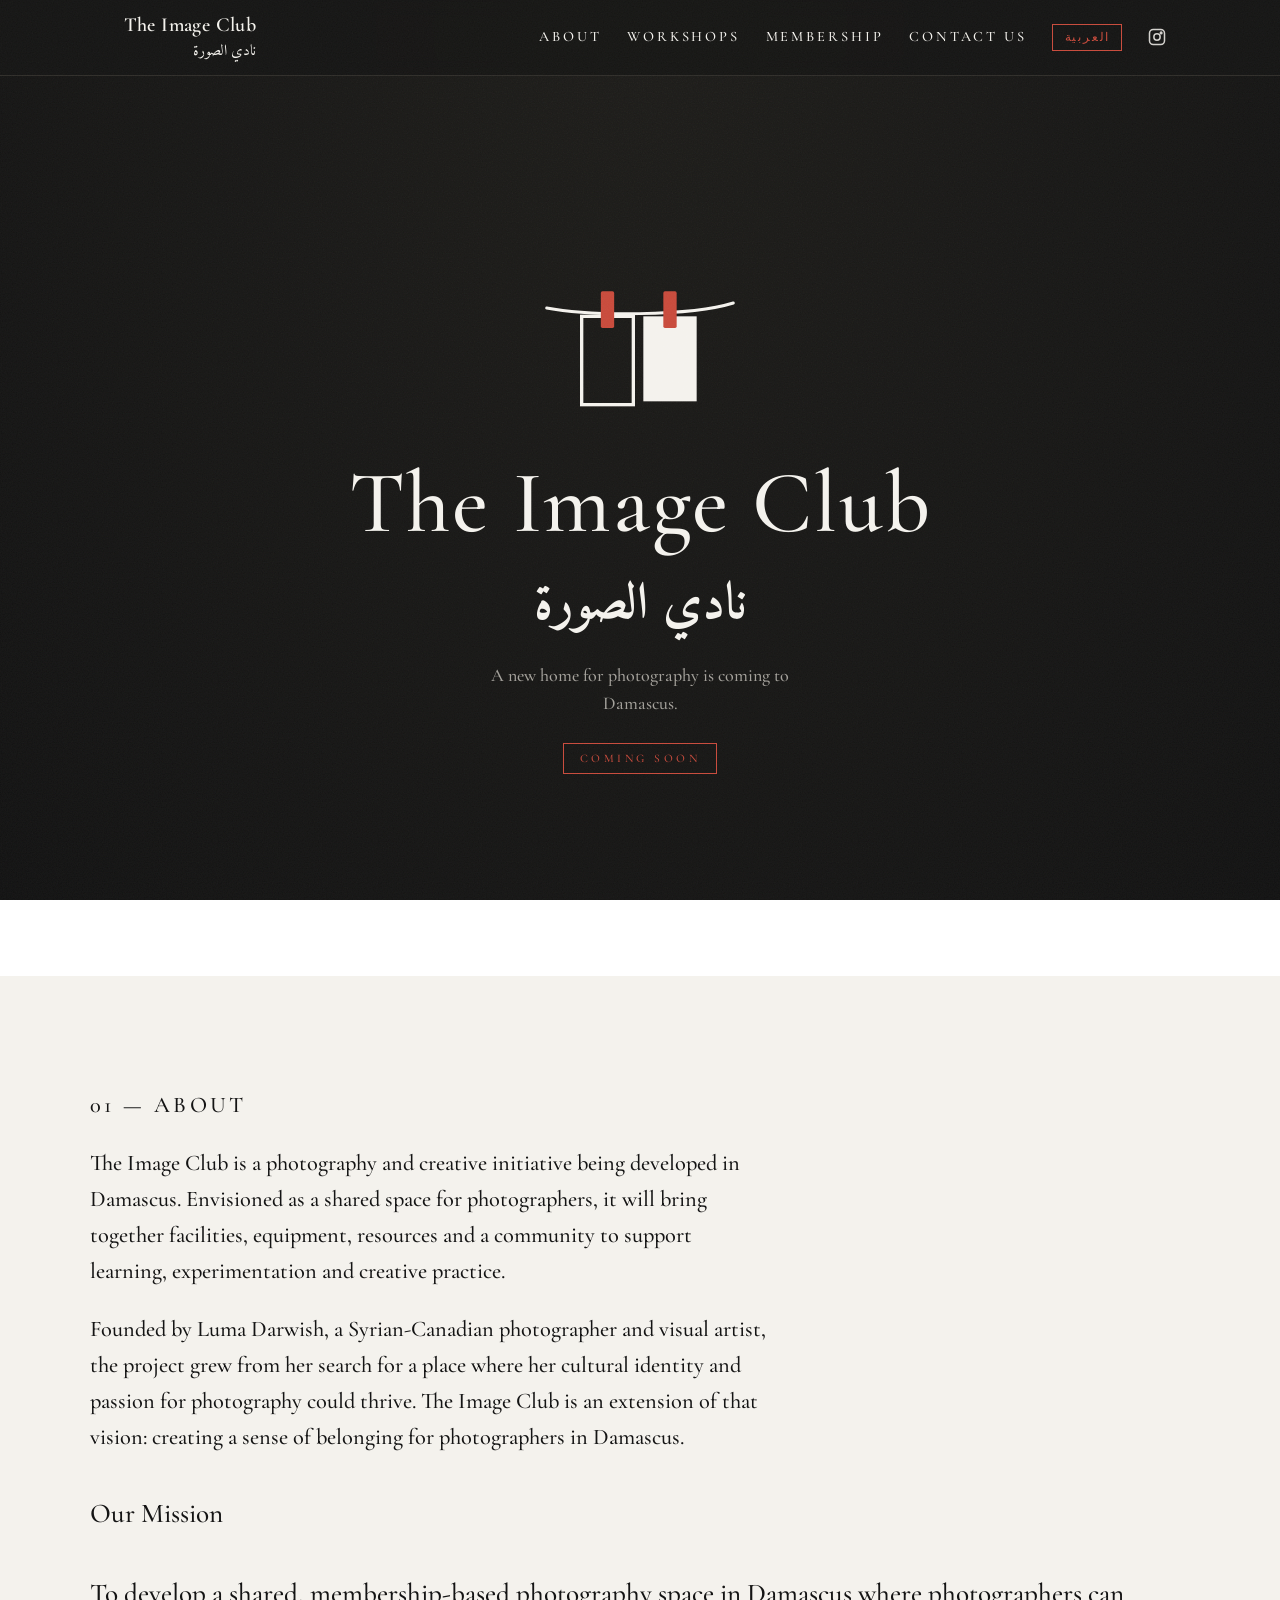
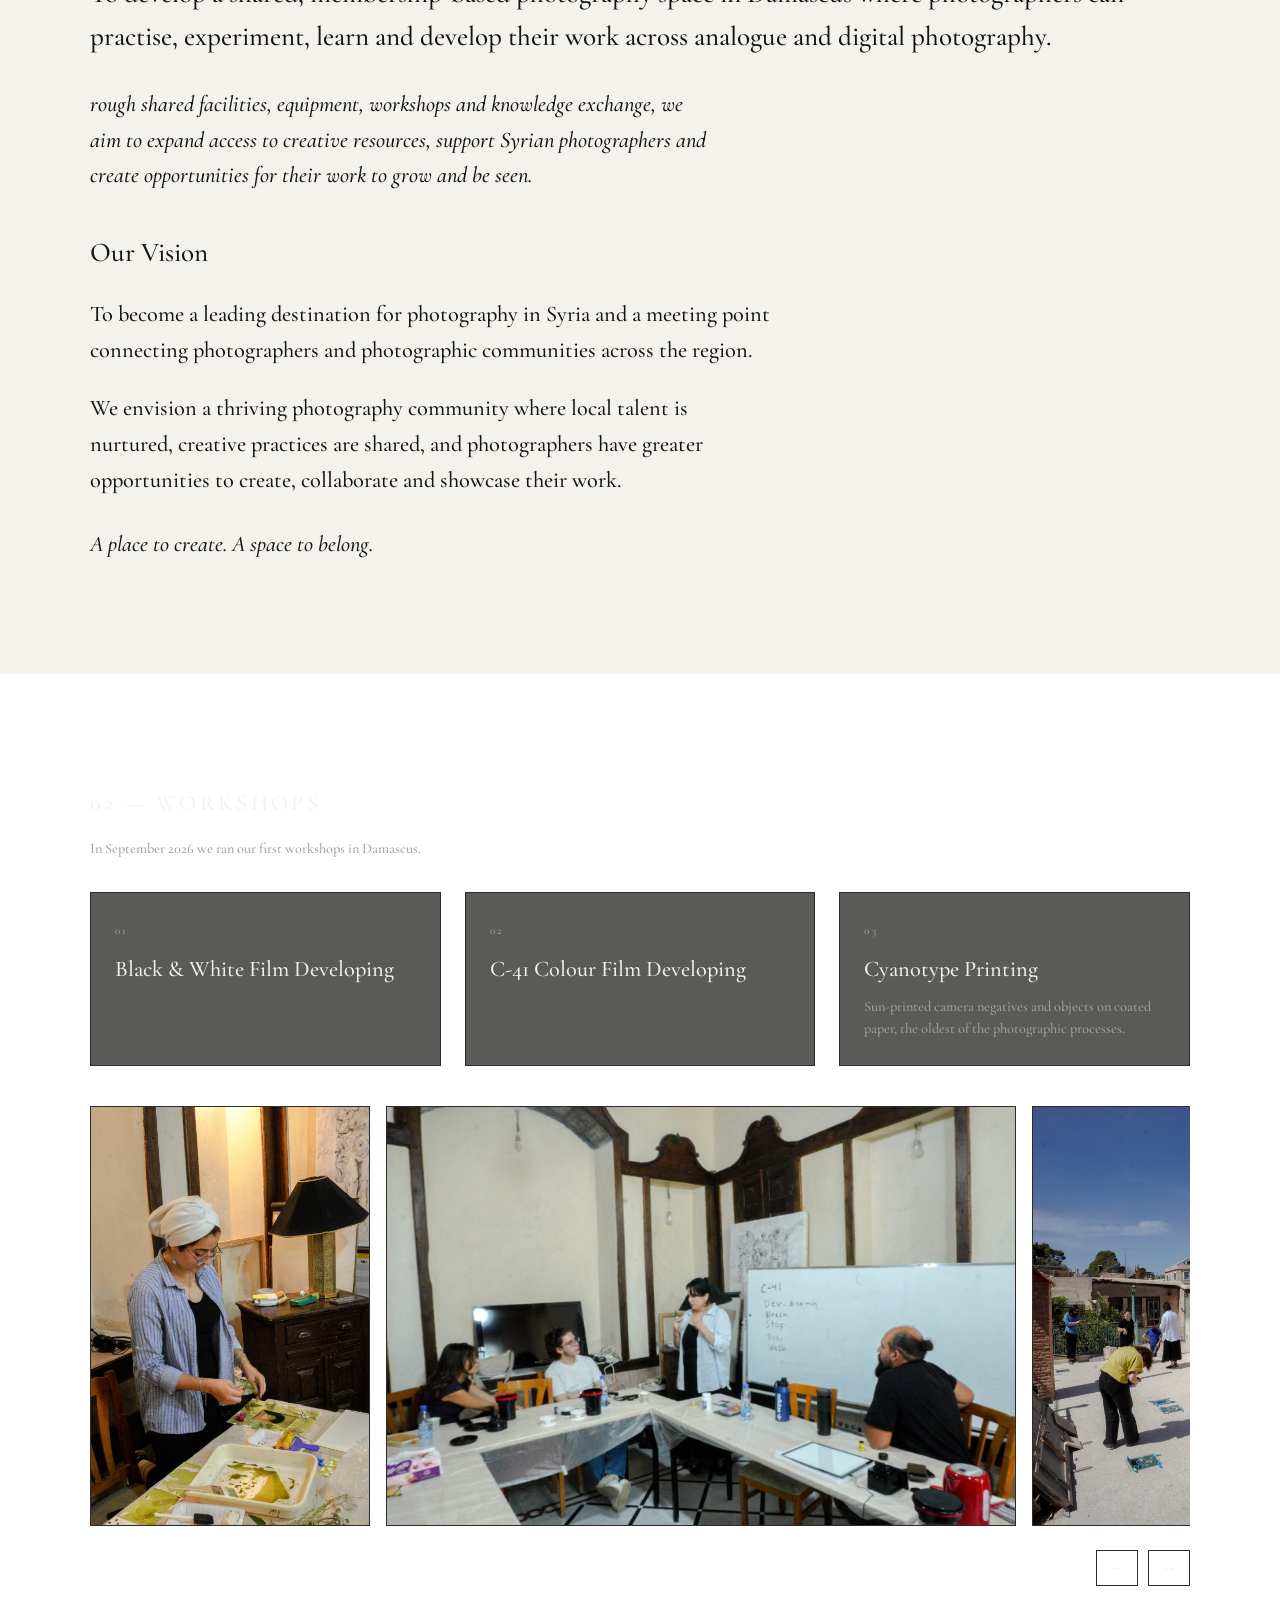
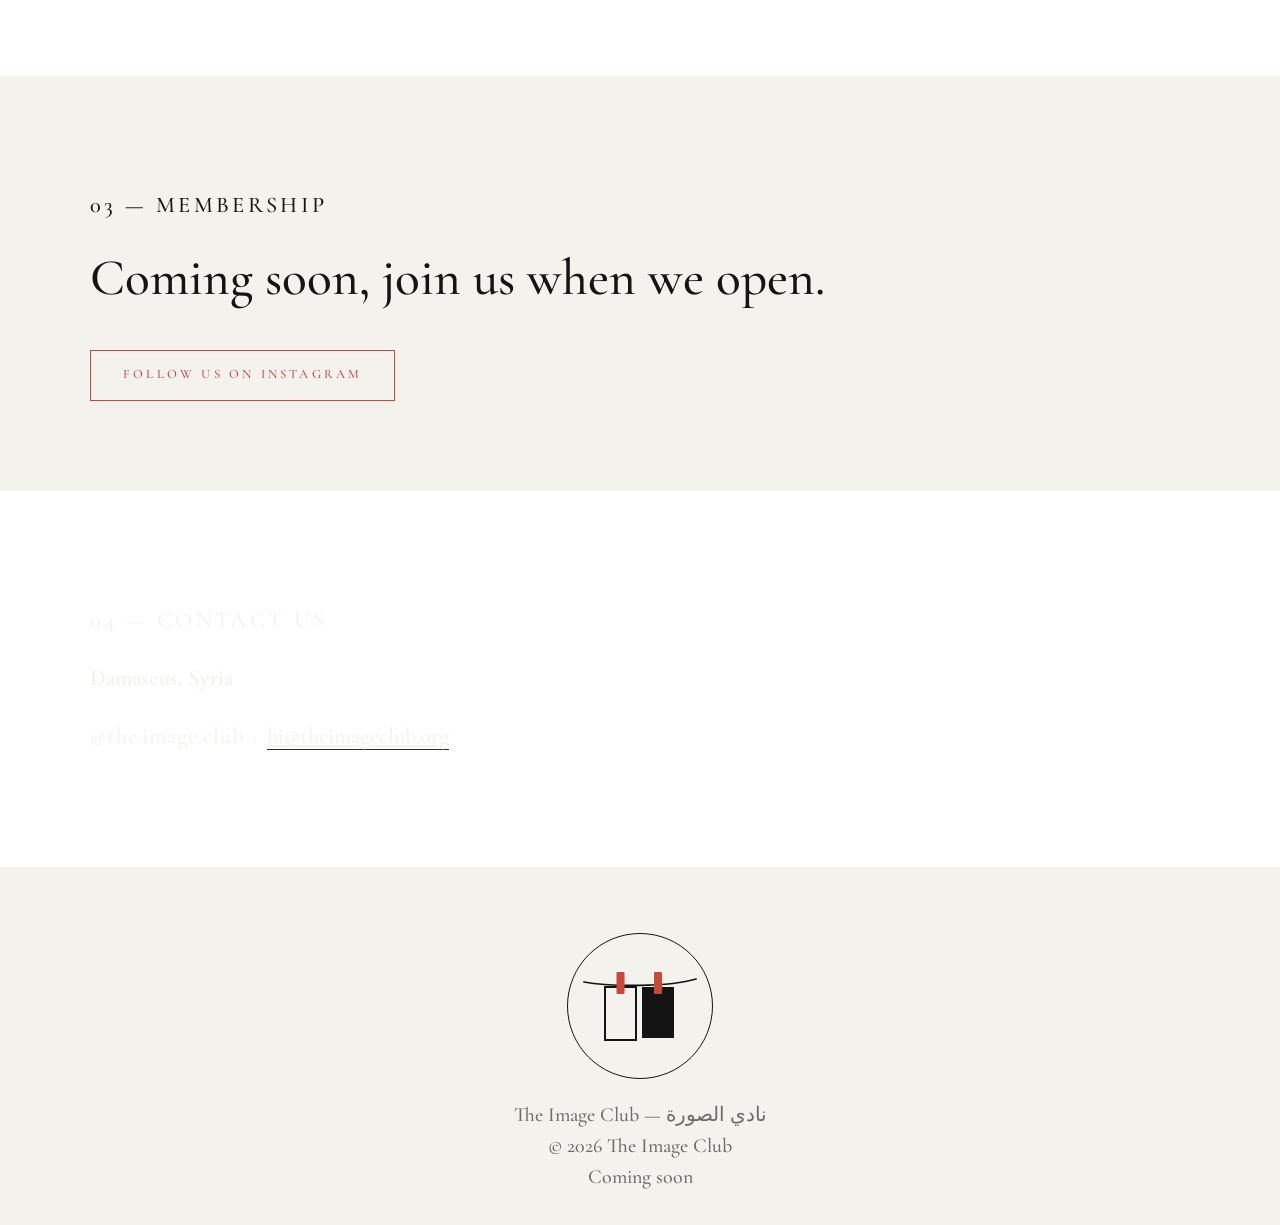
==== commit 1f113b00: "Typography: Cormorant Garamond 500 for English, Amiri 400 for Arabic; drop Inter" ====
--- a/docs/index.html
+++ b/docs/index.html
@@ -9,7 +9,7 @@
 <link rel="icon" type="image/svg+xml" href="favicon.svg" />
 <link rel="preconnect" href="https://fonts.googleapis.com" />
 <link rel="preconnect" href="https://fonts.gstatic.com" crossorigin />
-<link href="https://fonts.googleapis.com/css2?family=Amiri:wght@400;700&family=Cormorant+Garamond:wght@400;500;600&family=Inter:wght@300;400;500&display=swap" rel="stylesheet" />
+<link href="https://fonts.googleapis.com/css2?family=Amiri:wght@400;700&family=Cormorant+Garamond:wght@500;600&display=swap" rel="stylesheet" />
 <link rel="stylesheet" href="css/style.css" />
 </head>
 <body>
@@ -63,16 +63,17 @@
 
   <section class="block invert" data-reveal id="about">
     <p class="section-label"><span class="en">01 — About</span><span class="ar" lang="ar" dir="rtl">٠١ — عن النادي</span></p>
-    <p class="prose"><span class="en">The Image Club is a home for photography and creative exploration in Damascus, bringing together the tools, expertise, and community photographers to learn and grow. Through shared resources and hands-on workshops, we create space for new perspectives and creative possibilities.</span><span class="ar" lang="ar" dir="rtl">نادي الصورة هو وجهة للتصوير الفوتوغرافي والاستكشاف الإبداعي في دمشق، تجمع بين الأدوات والخبرات والمجتمع الذي يحتاجه المصوّرون للتعلّم والتطوّر. ومن خلال الموارد المشتركة وورش العمل التطبيقية، نفتح آفاقًا لوجهات نظر جديدة وإمكانات إبداعية متجدّدة.</span></p>
-    <p class="prose"><span class="en">Founded by Luma Darwish, a Syrian-Canadian photographer and visual artist, The Image Club grew from her own search for a sense of home where her cultural identity and passion for photography could thrive. She hopes to create that same sense of belonging for photographers in Damascus, offering a space to make work, learn, connect, and grow together.</span><span class="ar" lang="ar" dir="rtl">تأسّس النادي على يد لُمى درويش، مصوّرة وفنّانة بصرية سورية-كندية، وانطلق من رحلتها الشخصية في البحث عن مساحة تشعر فيها بالانتماء، وتجد فيها هويتها الثقافية وشغفها بالتصوير الفوتوغرافي مساحة للنمو والازدهار. ومن خلال النادي، تأمل في خلق هذا الشعور ذاته لدى المصوّرين في دمشق، عبر مساحة تتيح لهم إنجاز أعمالهم، والتعلّم، والتواصل، والتطوّر معًا.</span></p>
-    <h3 class="about-heading"><span class="en">Our Mission</span><span class="ar" lang="ar" dir="rtl">رسالتنا</span></h3>
-    <p class="prose"><span class="en">The Image Club provides a dedicated, shared space for photographers in Syria to practise, experiment, learn, and develop their work across analogue and digital photography.</span><span class="ar" lang="ar" dir="rtl">يوفّر نادي الصورة مساحة مشتركة ومتخصّصة للمصوّرين في سوريا لممارسة التصوير بمختلف أشكاله، سواء التناظري (الأنالوغ) أو الرقمي، والتجربة، والتعلّم، وتطوير أعمالهم.</span></p>
-    <p class="prose"><span class="en">Through accessible facilities, equipment, resources, and a membership-based community, we support photographers at every stage of their practice. From understanding camera functions and photographic techniques to film developing, digital editing, and exhibition, we create opportunities for hands-on learning, knowledge exchange, collaboration, and creative expression.</span><span class="ar" lang="ar" dir="rtl">ومن خلال المرافق والمعدّات والموارد المتاحة، ومجتمع قائم على العضوية، ندعم المصوّرين في مختلف مراحل تجربتهم. فمن التعرّف على وظائف الكاميرا وتقنيات التصوير، إلى تحميض الأفلام والتحرير الرقمي للصور وعرض الأعمال، نوفّر فرصًا للتعلّم العملي، وتبادل المعرفة، والتعاون، والتعبير الإبداعي.</span></p>
-    <p class="prose"><span class="en">With a particular commitment to supporting Syrian photographers, we aim to expand access to creative resources, nurture local talent, and create opportunities for their work to be developed, showcased, and connected with wider audiences.</span><span class="ar" lang="ar" dir="rtl">ونولي اهتمامًا خاصًا بدعم المصوّرين السوريين، من خلال توسيع فرص وصولهم إلى الموارد الإبداعية، وتنمية المواهب المحلية، وخلق فرص تتيح تطوير أعمالهم وإبرازها وربطها بجمهور أوسع.</span></p>
-    <h3 class="about-heading"><span class="en">Our Vision</span><span class="ar" lang="ar" dir="rtl">رؤيتنا</span></h3>
-    <p class="prose"><span class="en">To become a leading home and destination for photography in Syria, and a connecting hub for photographers across the region.</span><span class="ar" lang="ar" dir="rtl">أن يصبح نادي الصورة وجهة رائدة للتصوير الفوتوغرافي في سوريا، ومساحة تجمع المصوّرين وتربطهم بالمشهد الفوتوغرافي في المنطقة.</span></p>
-    <p class="prose"><span class="en">We envision a thriving photographic community where Syrian photographers are supported, their talent is nurtured and showcased, and opportunities to create, exhibit, and grow are more accessible. By bringing together photographers working across different practices, and connecting local and international creative communities, we aspire to foster lasting relationships, knowledge exchange, and a stronger regional photography culture.</span><span class="ar" lang="ar" dir="rtl">نتطلّع إلى بناء مجتمع فوتوغرافي حيوي يحظى فيه المصوّرون السوريون بالدعم، وتنمو مواهبهم وتُسلّط الأضواء على أعمالهم، وتتوسّع أمامهم فرص الإبداع والعرض والتطوّر. ومن خلال جمع المصوّرين بمختلف تجاربهم وممارساتهم، وربط المجتمعات الإبداعية المحلية والدولية، نسعى إلى بناء علاقات مستدامة، وتعزيز تبادل المعرفة، والمساهمة في مشهد فوتوغرافي أكثر حيوية وترابطًا على مستوى المنطقة.</span></p>
-    <p class="prose about-close"><span class="en">A place to create. A space to belong.</span><span class="ar" lang="ar" dir="rtl">مساحة للإبداع. مساحة للانتماء.</span></p>
+    <p class="prose"><span class="en">The Image Club is a photography and creative initiative being developed in Damascus. Envisioned as a shared space for photographers, it will bring together facilities, equipment, resources and a community to support learning, experimentation and creative practice.</span><span class="ar" lang="ar" dir="rtl">نادي الصورة وجهة للتصوير الفوتوغرافي والاستكشاف الإبداعي في دمشق، يجري العمل على تطويرها لتكون مساحة مشتركة تجمع المصوّرين، وتتيح لهم الوصول إلى المعدّات والموارد، والتعلّم والتجربة والإبداع معًا.</span></p>
+    <p class="prose"><span class="en">Founded by Luma Darwish, a Syrian-Canadian photographer and visual artist, the project grew from her search for a place where her cultural identity and passion for photography could thrive. The Image Club is an extension of that vision: creating a sense of belonging for photographers in Damascus.</span><span class="ar" lang="ar" dir="rtl">تأسّس النادي على يد لُمى درويش، مصوّرة وفنّانة بصرية سورية-كندية. وانطلقت فكرته من رحلتها الشخصية في البحث عن مساحة يلتقي فيها الانتماء الثقافي والشغف بالتصوير، لتسعى إلى خلق مساحة مماثلة للمصوّرين في دمشق.</span></p>
+    <h3 class="about-heading"><span class="en">Our Mission</span><span class="ar" lang="ar" dir="rtl">رسالتنا
+تطوير مساحة مشتركة قائمة على العضوية، تتيح للمصوّرين ممارسة التصوير الأنالوغ والرقمي، والتجربة والتعلّم وتطوير أعمالهم. ومن خلال المعدّات والموارد والورشات وتبادل المعرفة، نسعى إلى توسيع فرص الوصول إلى أدوات الإبداع، ودعم المصوّرين السوريين في تطوير أعمالهم ومشاركتها.</span></h3>
+    <h3 class="about-heading"><span class="en">To develop a shared, membership-based photography space in Damascus where photographers can practise, experiment, learn and develop their work across analogue and digital photography.</span><span class="ar" lang="ar" dir="rtl">رؤيتنا
+أن يصبح نادي الصورة وجهة رائدة للتصوير الفوتوغرافي في سوريا، ونقطة التقاء تربط المصوّرين ومجتمعات التصوير في المنطقة.</span></h3>
+    <p class="prose about-close"><span class="en">rough shared facilities, equipment, workshops and knowledge exchange, we aim to expand access to creative resources, support Syrian photographers and create opportunities for their work to grow and be seen.</span><span class="ar" lang="ar" dir="rtl">مساحة للإبداع. مساحة للانتماء.</span></p>
+    <h3 class="about-heading"><span class="en">Our Vision</span><span class="ar" lang="ar" dir="rtl"></span></h3>
+    <p class="prose"><span class="en">To become a leading destination for photography in Syria and a meeting point connecting photographers and photographic communities across the region.</span><span class="ar" lang="ar" dir="rtl"></span></p>
+    <p class="prose"><span class="en">We envision a thriving photography community where local talent is nurtured, creative practices are shared, and photographers have greater opportunities to create, collaborate and showcase their work.</span><span class="ar" lang="ar" dir="rtl"></span></p>
+    <p class="prose about-close"><span class="en">A place to create. A space to belong.</span><span class="ar" lang="ar" dir="rtl"></span></p>
   </section>
 
 
--- a/docs/css/style.css
+++ b/docs/css/style.css
@@ -17,18 +17,18 @@
   background: radial-gradient(ellipse at 50% 0%, #1c1b18, #101010);
   background-attachment: fixed;
   color: var(--ink);
-  font-family: "Inter", system-ui, sans-serif;
-  font-weight: 400;
+  font-family: "Cormorant Garamond", serif;
+  font-weight: 500;
   line-height: 1.55;
   -webkit-font-smoothing: antialiased;
 }
-.arabic { font-family: "Amiri", "Amiri Fallback", serif; }
+.arabic { font-family: "Amiri", "Amiri Fallback", serif; font-weight: 400; }
 
 /* Language toggle: English by default, html.lang-ar shows .ar spans */
 .ar { display: none; }
 html.lang-ar .en { display: none; }
 html.lang-ar .ar { display: inline; }
-html.lang-ar .ar { font-family: "Amiri", serif; }
+html.lang-ar .ar { font-family: "Amiri", serif; font-weight: 400; }
 html.lang-ar .prose .ar { line-height: 2.1; }
 html.lang-ar .nav-links a .ar, html.lang-ar .lang-btn .ar { letter-spacing: 0; text-transform: none; }
 html.lang-ar .nav-links { direction: rtl; }
@@ -93,11 +93,11 @@
 .pin { fill: var(--red); }
 
 .nav-links { display: flex; align-items: center; gap: 1.6rem; }
-.nav-links a { font-family: "Inter", sans-serif; font-size: .9rem; letter-spacing: .2em; text-transform: uppercase; text-decoration: none; }
+.nav-links a { font-family: "Cormorant Garamond", serif; font-size: .9rem; letter-spacing: .2em; text-transform: uppercase; text-decoration: none; }
 .ig-link { display: inline-flex; opacity: .85; transition: opacity .15s; }
 .lang-btn {
   background: none; border: 1px solid var(--red); color: var(--red); cursor: pointer;
-  font-family: "Inter", sans-serif; font-size: .75rem; letter-spacing: .15em; text-transform: uppercase;
+  font-family: "Cormorant Garamond", serif; font-size: .75rem; letter-spacing: .15em; text-transform: uppercase;
   padding: .35rem .7rem;
 }
 .lang-btn:hover { border-color: var(--red); background: color-mix(in srgb, var(--red) 12%, transparent); }
@@ -133,22 +133,22 @@
 .logo-mark.hero-mark { width: min(42vmin, 200px); margin-bottom: 1.5rem; }
 h1 { font-size: clamp(3rem, 8vw, 5.5rem); letter-spacing: .02em; }
 .arabic-lg { font-size: clamp(2rem, 4.5vw, 3.2rem); margin: -.3rem 0 1rem; font-weight: 700; }
-.tagline { font-family: "Inter", sans-serif; font-size: clamp(1rem, 1.5vw, 1.125rem); color: var(--mid); max-width: 40ch; margin: 0 auto 1.6rem; }
+.tagline { font-family: "Cormorant Garamond", serif; font-size: clamp(1rem, 1.5vw, 1.125rem); color: var(--mid); max-width: 40ch; margin: 0 auto 1.6rem; }
 .soon-pill {
   display: inline-block; border: 1px solid var(--red); padding: .35rem 1rem;
-  font-family: "Inter", sans-serif; font-size: .72rem; letter-spacing: .3em; text-transform: uppercase;
+  font-family: "Cormorant Garamond", serif; font-size: .72rem; letter-spacing: .3em; text-transform: uppercase;
   color: var(--red);
 }
 
 /* Sections */
 .block { padding: clamp(4rem, 10vh, 8rem) max(1.5rem, calc((100% - 1100px) / 2)); }
 .section-label {
-  font-family: "Inter", sans-serif; font-size: clamp(1.05rem, 2vw, 1.4rem); letter-spacing: .15em; text-transform: uppercase;
+  font-family: "Cormorant Garamond", serif; font-size: clamp(1.05rem, 2vw, 1.4rem); letter-spacing: .15em; text-transform: uppercase;
   color: inherit; margin-bottom: 1rem;
 }
 .prose { font-size: clamp(1.05rem, 2vw, 1.4rem); max-width: 62ch; line-height: 1.6; }
 .about-close { font-style: italic; margin-top: 1.75rem; }
-.about-heading { font-family: "Cormorant Garamond", serif; font-size: 1.7rem; font-weight: 600; margin: 2.4rem 0 .6rem; }
+.about-heading { font-family: "Cormorant Garamond", serif; font-size: 1.7rem; font-weight: 500; margin: 2.4rem 0 .6rem; }
 .about-ar {
   max-width: 62ch; margin: 2.5rem 0 0 auto; padding-top: 2rem;
   border-top: 1px solid var(--hairline);
@@ -170,7 +170,7 @@
 
 .cards { display: grid; grid-template-columns: repeat(3, 1fr); gap: 1.5rem; margin-top: 2rem; }
 .card { padding: 1.5rem; border: 1px solid var(--hairline); background: color-mix(in srgb, var(--paper) 70%, transparent); }
-.card-num { font-family: "Inter", sans-serif; font-size: .7rem; letter-spacing: .2em; color: var(--mid); }
+.card-num { font-family: "Cormorant Garamond", serif; font-size: .7rem; letter-spacing: .2em; color: var(--mid); }
 .card h3 { font-size: 1.4rem; margin: .6rem 0 .6rem; }
 .card p { font-size: .9rem; color: var(--mid); margin: 0; }
 @media (max-width: 720px) { .cards { grid-template-columns: 1fr; } }
@@ -200,7 +200,7 @@
 /* Membership CTA button */
 .btn {
   display: inline-block; margin-top: 2rem; padding: .9rem 2rem;
-  font-family: "Inter", sans-serif; font-size: .8rem; letter-spacing: .25em; text-transform: uppercase;
+  font-family: "Cormorant Garamond", serif; font-size: .8rem; letter-spacing: .25em; text-transform: uppercase;
   text-decoration: none; border: 1px solid var(--red); color: var(--red); cursor: pointer;
 }
 .btn-outline { background: transparent; }
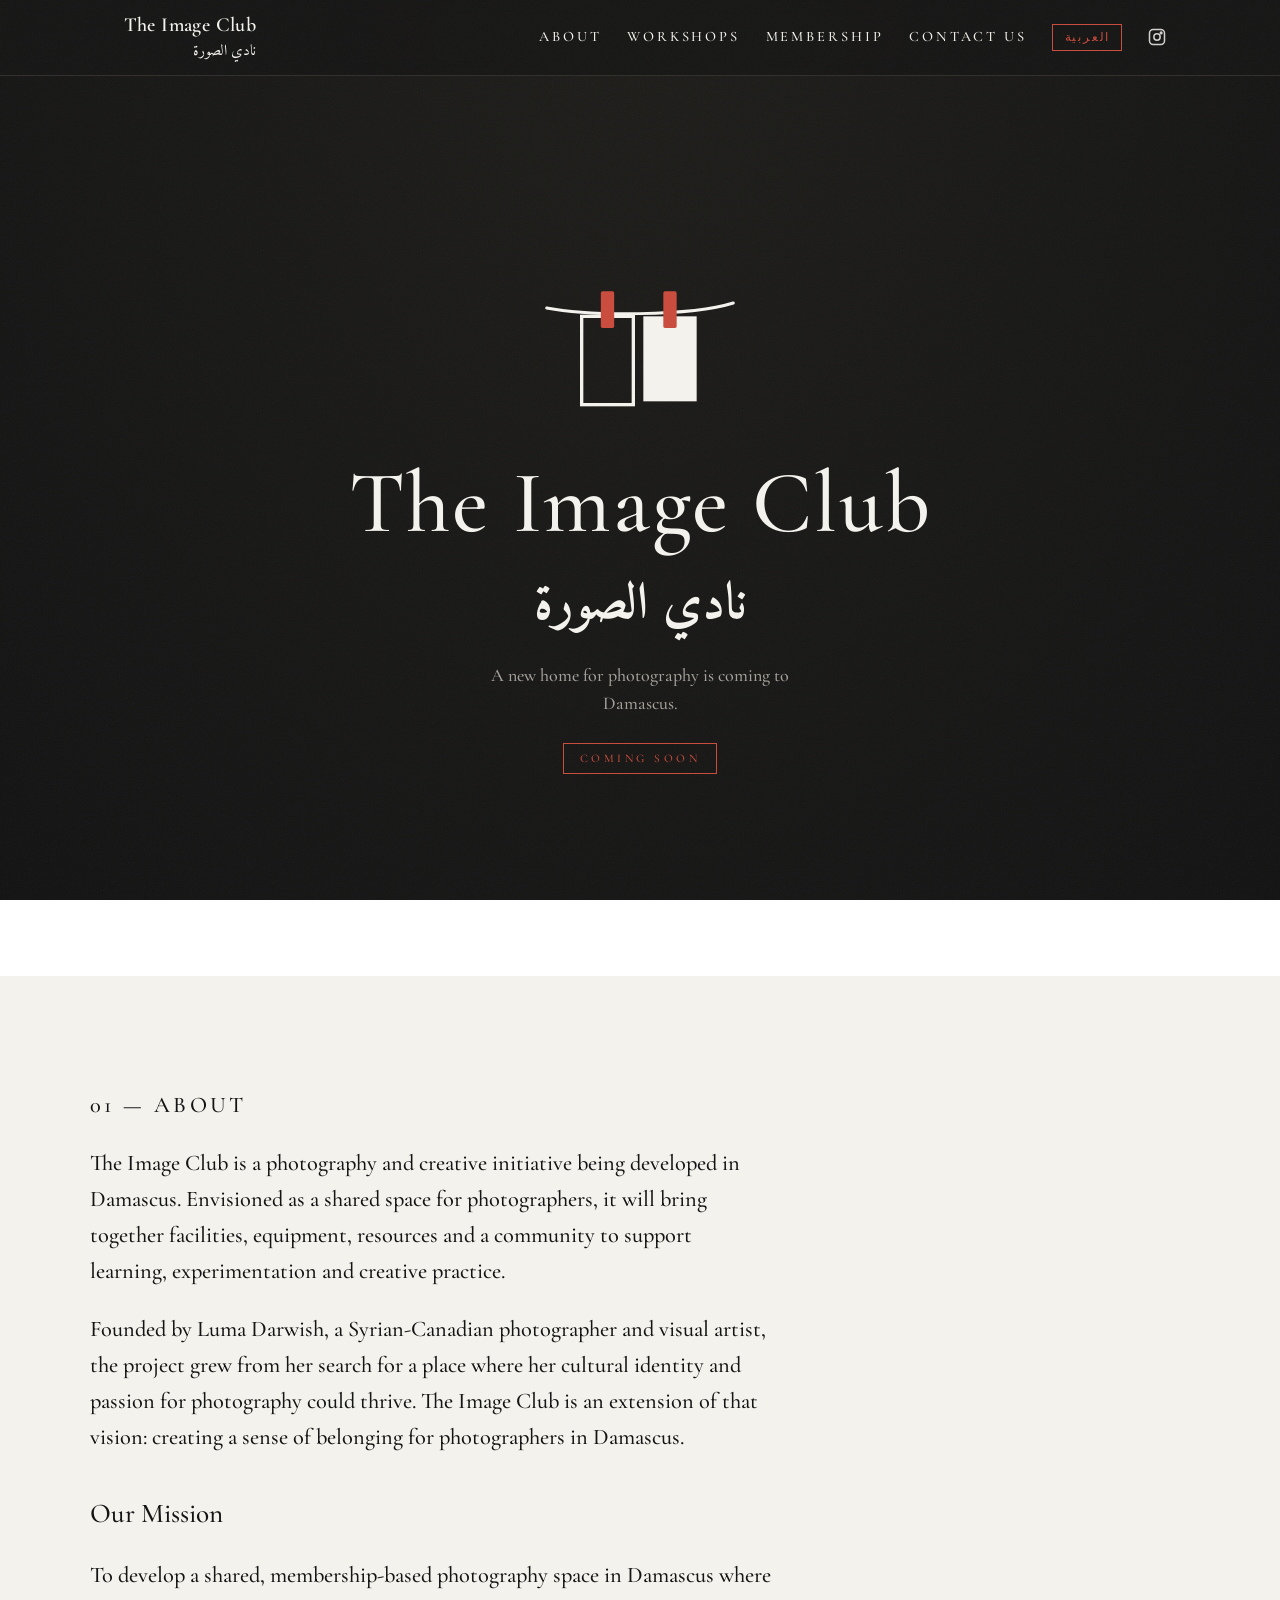
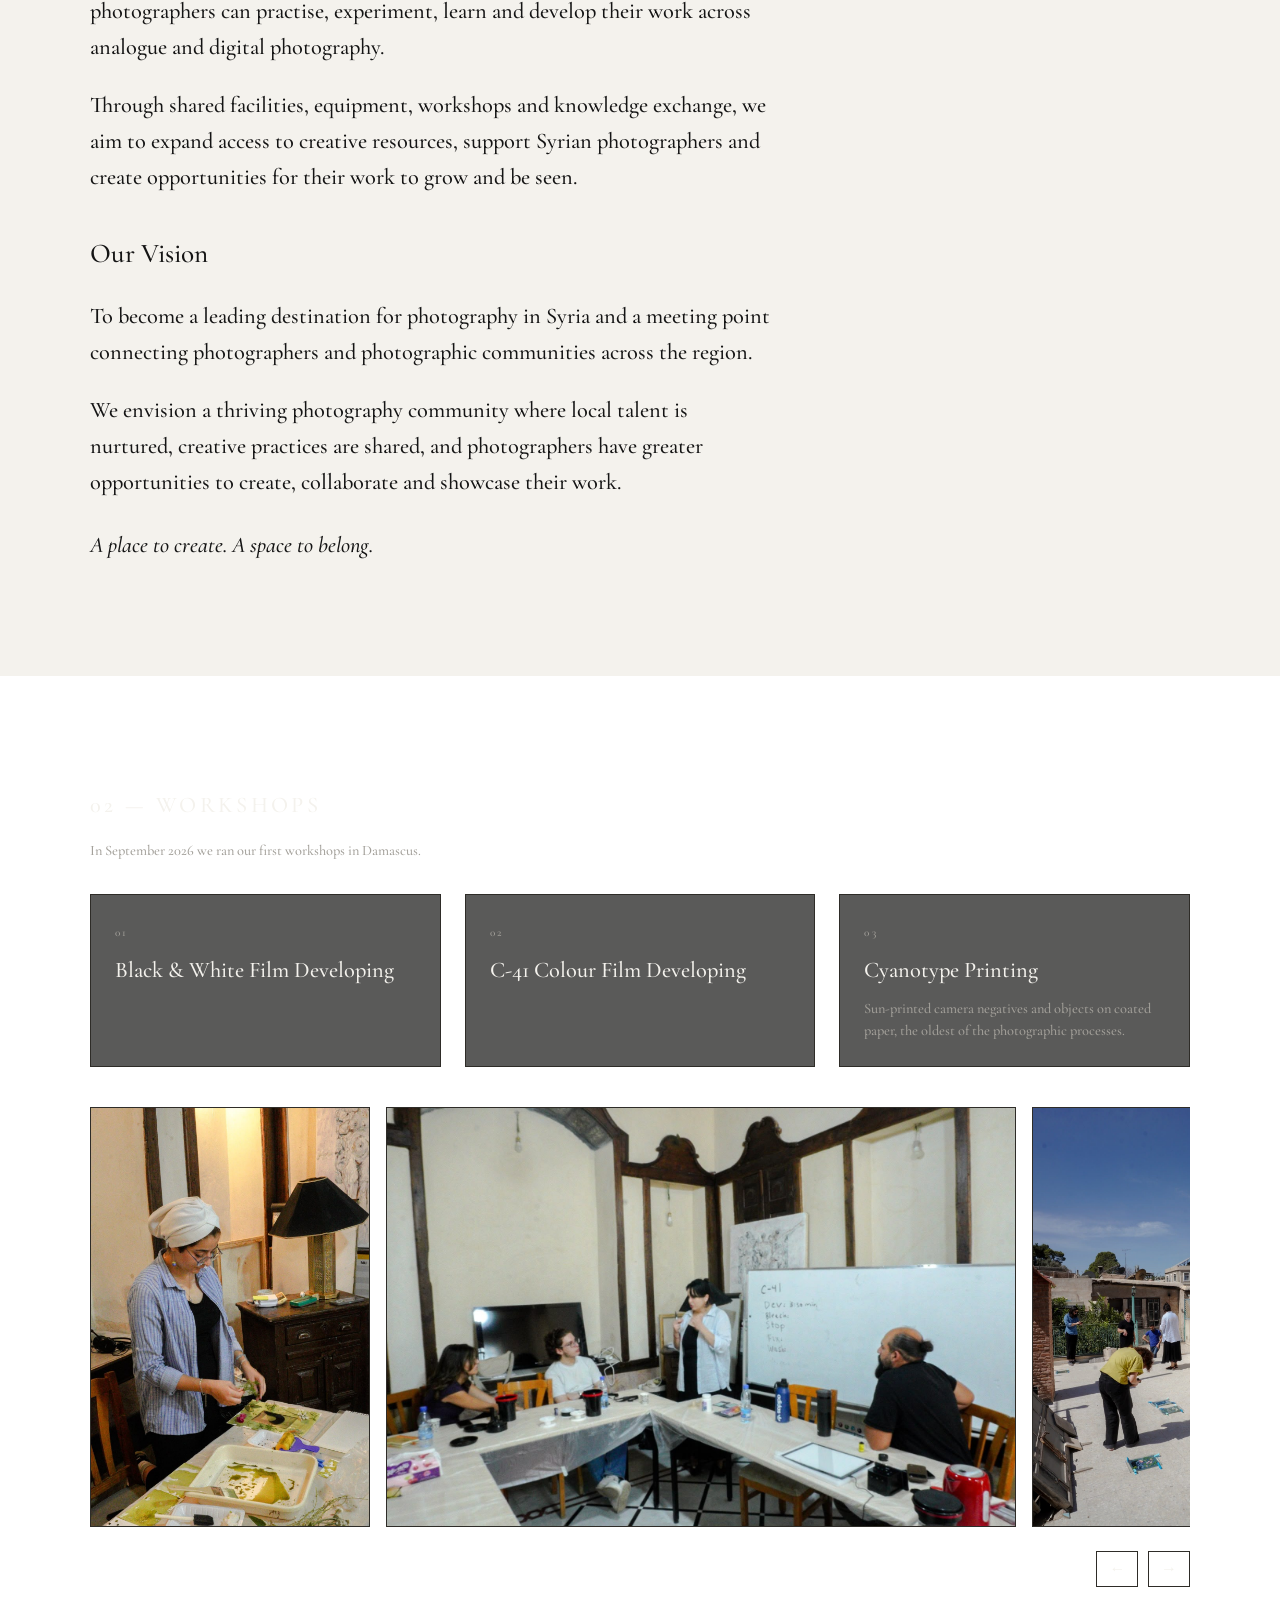
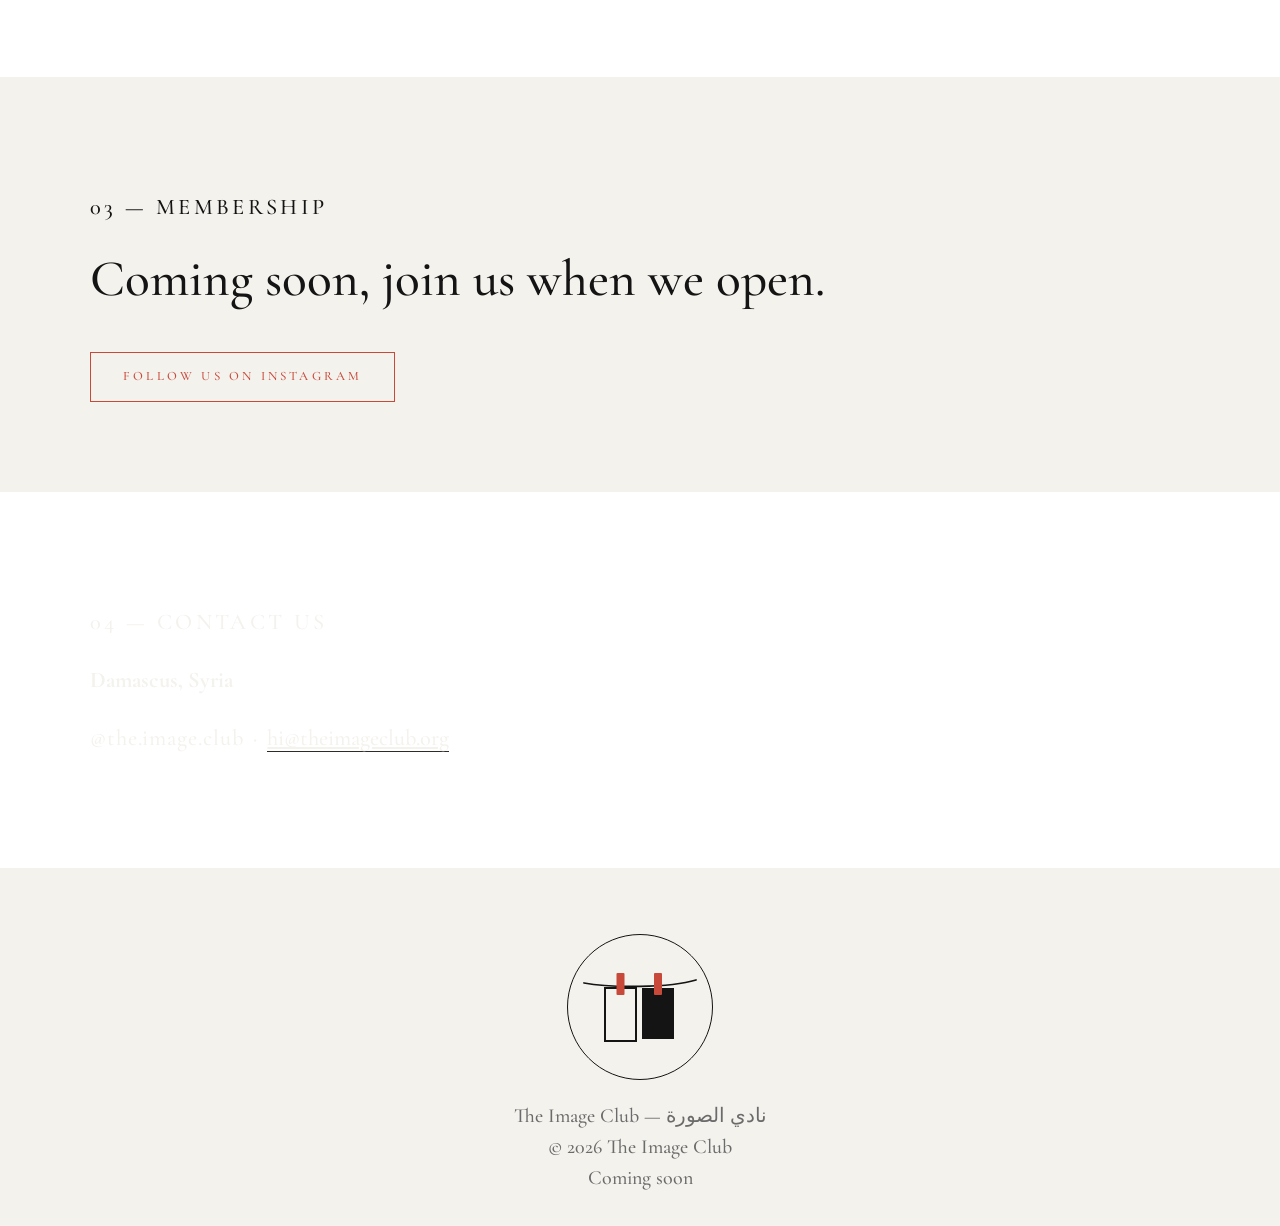
==== commit 9be0d29c: "About: section-aware pairing; heading lines always split paragraphs (survives missing blank lines)" ====
--- a/docs/index.html
+++ b/docs/index.html
@@ -65,15 +65,13 @@
     <p class="section-label"><span class="en">01 — About</span><span class="ar" lang="ar" dir="rtl">٠١ — عن النادي</span></p>
     <p class="prose"><span class="en">The Image Club is a photography and creative initiative being developed in Damascus. Envisioned as a shared space for photographers, it will bring together facilities, equipment, resources and a community to support learning, experimentation and creative practice.</span><span class="ar" lang="ar" dir="rtl">نادي الصورة وجهة للتصوير الفوتوغرافي والاستكشاف الإبداعي في دمشق، يجري العمل على تطويرها لتكون مساحة مشتركة تجمع المصوّرين، وتتيح لهم الوصول إلى المعدّات والموارد، والتعلّم والتجربة والإبداع معًا.</span></p>
     <p class="prose"><span class="en">Founded by Luma Darwish, a Syrian-Canadian photographer and visual artist, the project grew from her search for a place where her cultural identity and passion for photography could thrive. The Image Club is an extension of that vision: creating a sense of belonging for photographers in Damascus.</span><span class="ar" lang="ar" dir="rtl">تأسّس النادي على يد لُمى درويش، مصوّرة وفنّانة بصرية سورية-كندية. وانطلقت فكرته من رحلتها الشخصية في البحث عن مساحة يلتقي فيها الانتماء الثقافي والشغف بالتصوير، لتسعى إلى خلق مساحة مماثلة للمصوّرين في دمشق.</span></p>
-    <h3 class="about-heading"><span class="en">Our Mission</span><span class="ar" lang="ar" dir="rtl">رسالتنا
-تطوير مساحة مشتركة قائمة على العضوية، تتيح للمصوّرين ممارسة التصوير الأنالوغ والرقمي، والتجربة والتعلّم وتطوير أعمالهم. ومن خلال المعدّات والموارد والورشات وتبادل المعرفة، نسعى إلى توسيع فرص الوصول إلى أدوات الإبداع، ودعم المصوّرين السوريين في تطوير أعمالهم ومشاركتها.</span></h3>
-    <h3 class="about-heading"><span class="en">To develop a shared, membership-based photography space in Damascus where photographers can practise, experiment, learn and develop their work across analogue and digital photography.</span><span class="ar" lang="ar" dir="rtl">رؤيتنا
-أن يصبح نادي الصورة وجهة رائدة للتصوير الفوتوغرافي في سوريا، ونقطة التقاء تربط المصوّرين ومجتمعات التصوير في المنطقة.</span></h3>
-    <p class="prose about-close"><span class="en">rough shared facilities, equipment, workshops and knowledge exchange, we aim to expand access to creative resources, support Syrian photographers and create opportunities for their work to grow and be seen.</span><span class="ar" lang="ar" dir="rtl">مساحة للإبداع. مساحة للانتماء.</span></p>
-    <h3 class="about-heading"><span class="en">Our Vision</span><span class="ar" lang="ar" dir="rtl"></span></h3>
-    <p class="prose"><span class="en">To become a leading destination for photography in Syria and a meeting point connecting photographers and photographic communities across the region.</span><span class="ar" lang="ar" dir="rtl"></span></p>
-    <p class="prose"><span class="en">We envision a thriving photography community where local talent is nurtured, creative practices are shared, and photographers have greater opportunities to create, collaborate and showcase their work.</span><span class="ar" lang="ar" dir="rtl"></span></p>
-    <p class="prose about-close"><span class="en">A place to create. A space to belong.</span><span class="ar" lang="ar" dir="rtl"></span></p>
+    <h3 class="about-heading"><span class="en">Our Mission</span><span class="ar" lang="ar" dir="rtl">رسالتنا</span></h3>
+    <p class="prose"><span class="en">To develop a shared, membership-based photography space in Damascus where photographers can practise, experiment, learn and develop their work across analogue and digital photography.</span><span class="ar" lang="ar" dir="rtl">تطوير مساحة مشتركة قائمة على العضوية، تتيح للمصوّرين ممارسة التصوير الأنالوغ والرقمي، والتجربة والتعلّم وتطوير أعمالهم. ومن خلال المعدّات والموارد والورشات وتبادل المعرفة، نسعى إلى توسيع فرص الوصول إلى أدوات الإبداع، ودعم المصوّرين السوريين في تطوير أعمالهم ومشاركتها.</span></p>
+    <p class="prose en-only"><span class="en">Through shared facilities, equipment, workshops and knowledge exchange, we aim to expand access to creative resources, support Syrian photographers and create opportunities for their work to grow and be seen.</span><span class="ar" lang="ar" dir="rtl"></span></p>
+    <h3 class="about-heading"><span class="en">Our Vision</span><span class="ar" lang="ar" dir="rtl">رؤيتنا</span></h3>
+    <p class="prose"><span class="en">To become a leading destination for photography in Syria and a meeting point connecting photographers and photographic communities across the region.</span><span class="ar" lang="ar" dir="rtl">أن يصبح نادي الصورة وجهة رائدة للتصوير الفوتوغرافي في سوريا، ونقطة التقاء تربط المصوّرين ومجتمعات التصوير في المنطقة.</span></p>
+    <p class="prose en-only"><span class="en">We envision a thriving photography community where local talent is nurtured, creative practices are shared, and photographers have greater opportunities to create, collaborate and showcase their work.</span><span class="ar" lang="ar" dir="rtl"></span></p>
+    <p class="prose about-close"><span class="en">A place to create. A space to belong.</span><span class="ar" lang="ar" dir="rtl">مساحة للإبداع. مساحة للانتماء.</span></p>
   </section>
 
 
--- a/docs/css/style.css
+++ b/docs/css/style.css
@@ -27,6 +27,8 @@
 /* Language toggle: English by default, html.lang-ar shows .ar spans */
 .ar { display: none; }
 html.lang-ar .en { display: none; }
+html.lang-ar .en-only { display: none; }
+html:not(.lang-ar) .ar-only { display: none; }
 html.lang-ar .ar { display: inline; }
 html.lang-ar .ar { font-family: "Amiri", serif; font-weight: 400; }
 html.lang-ar .prose .ar { line-height: 2.1; }
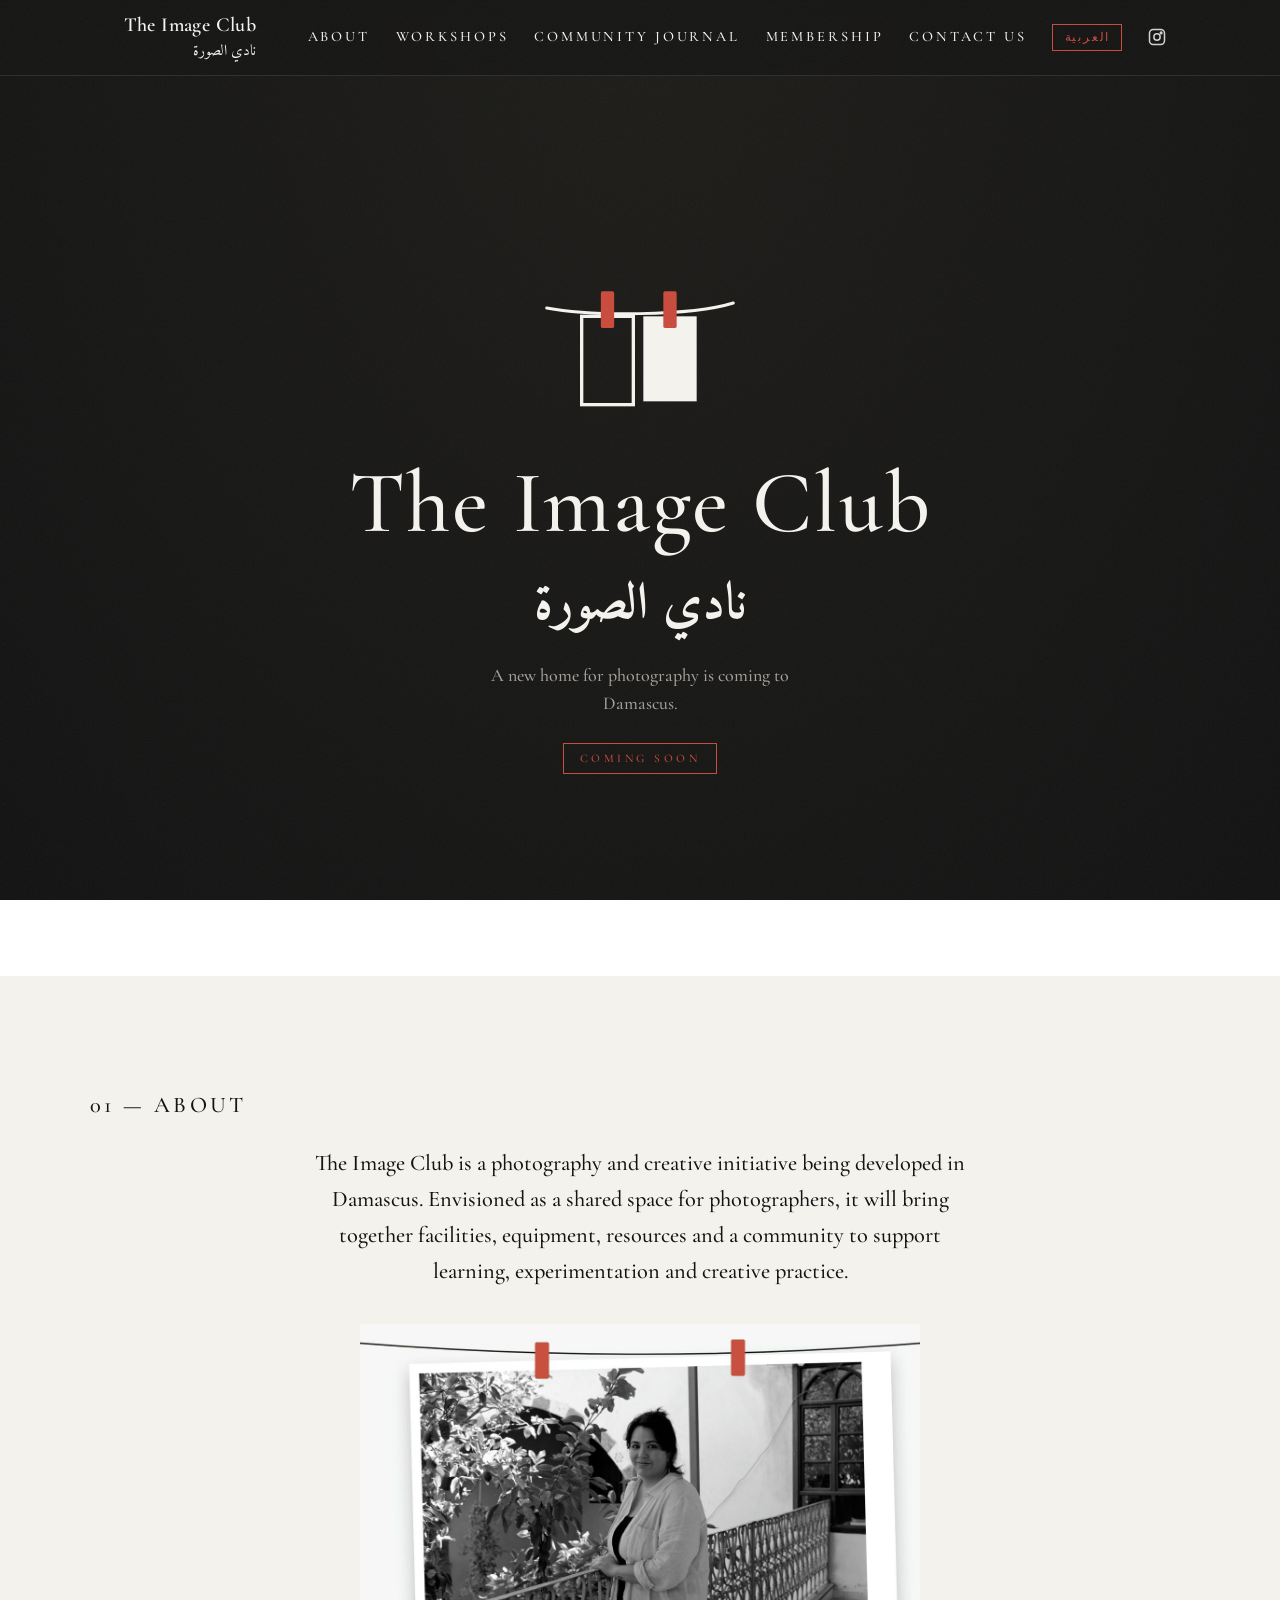
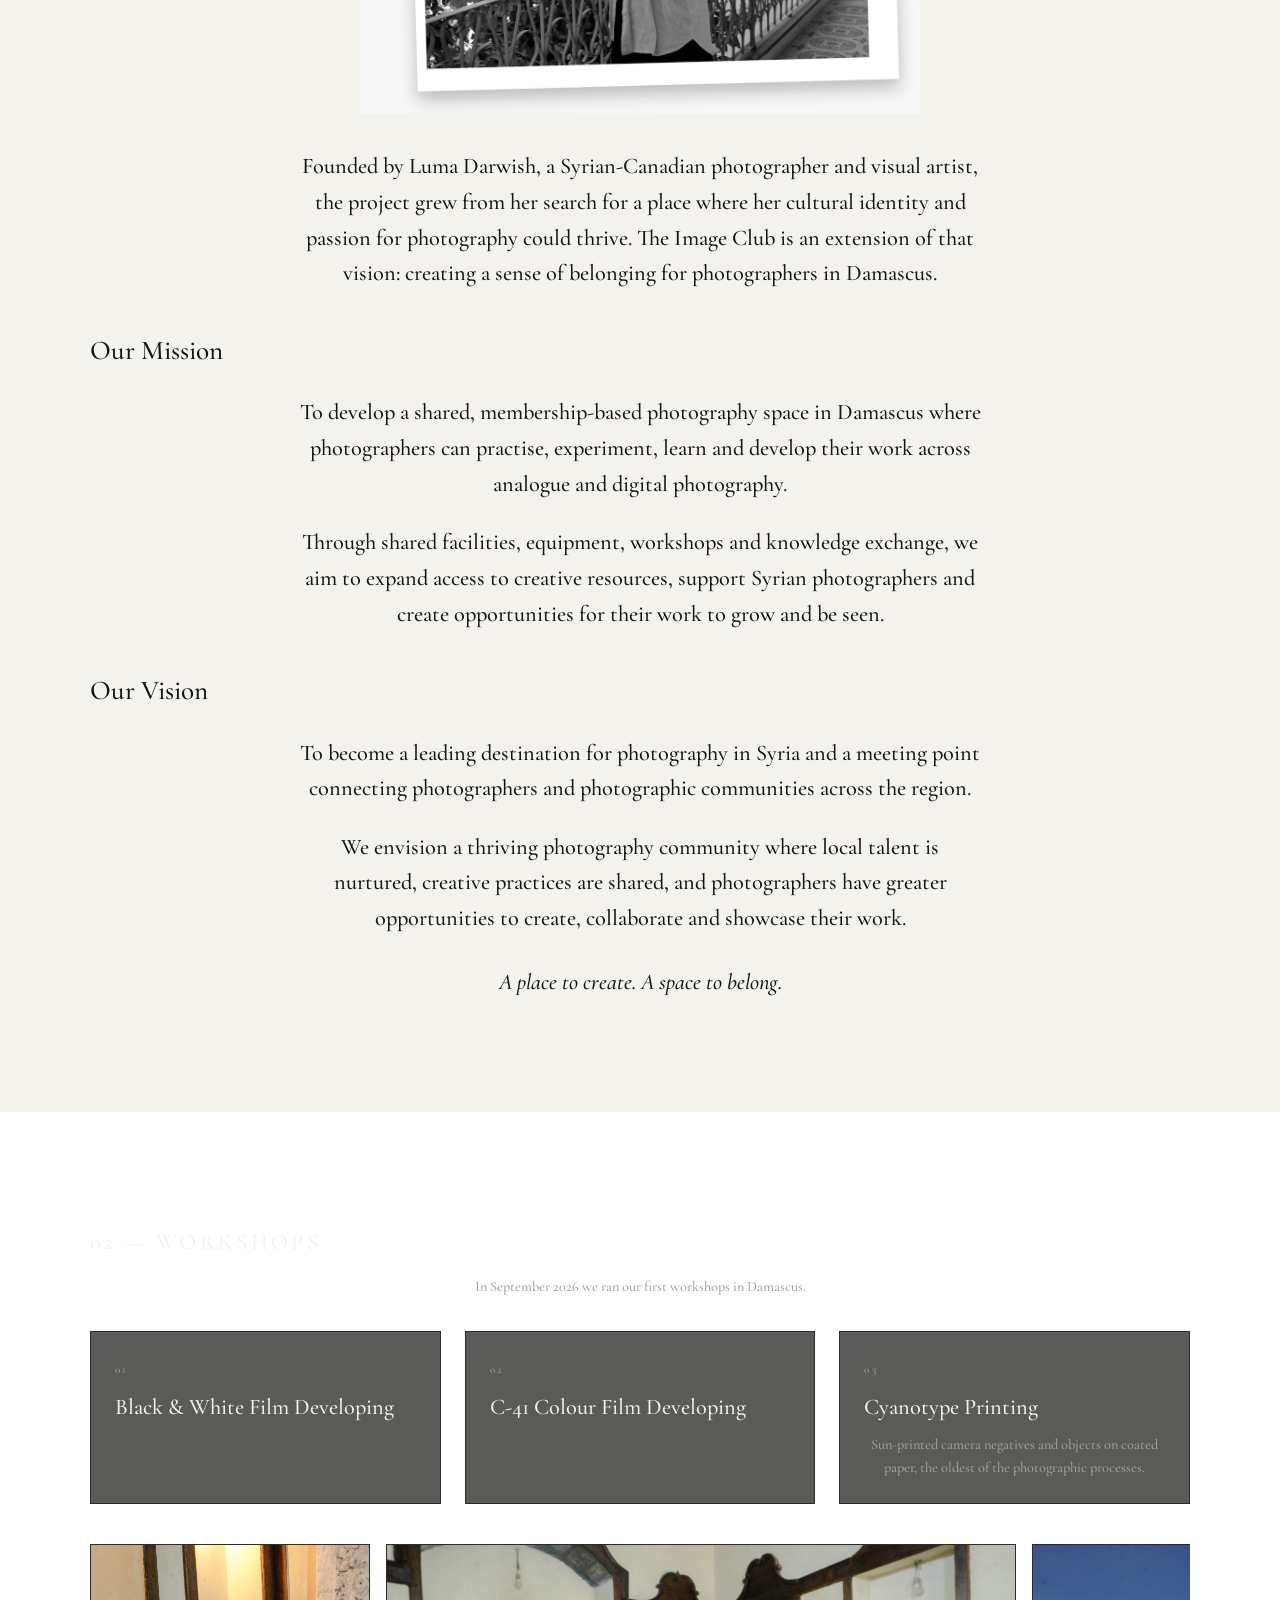
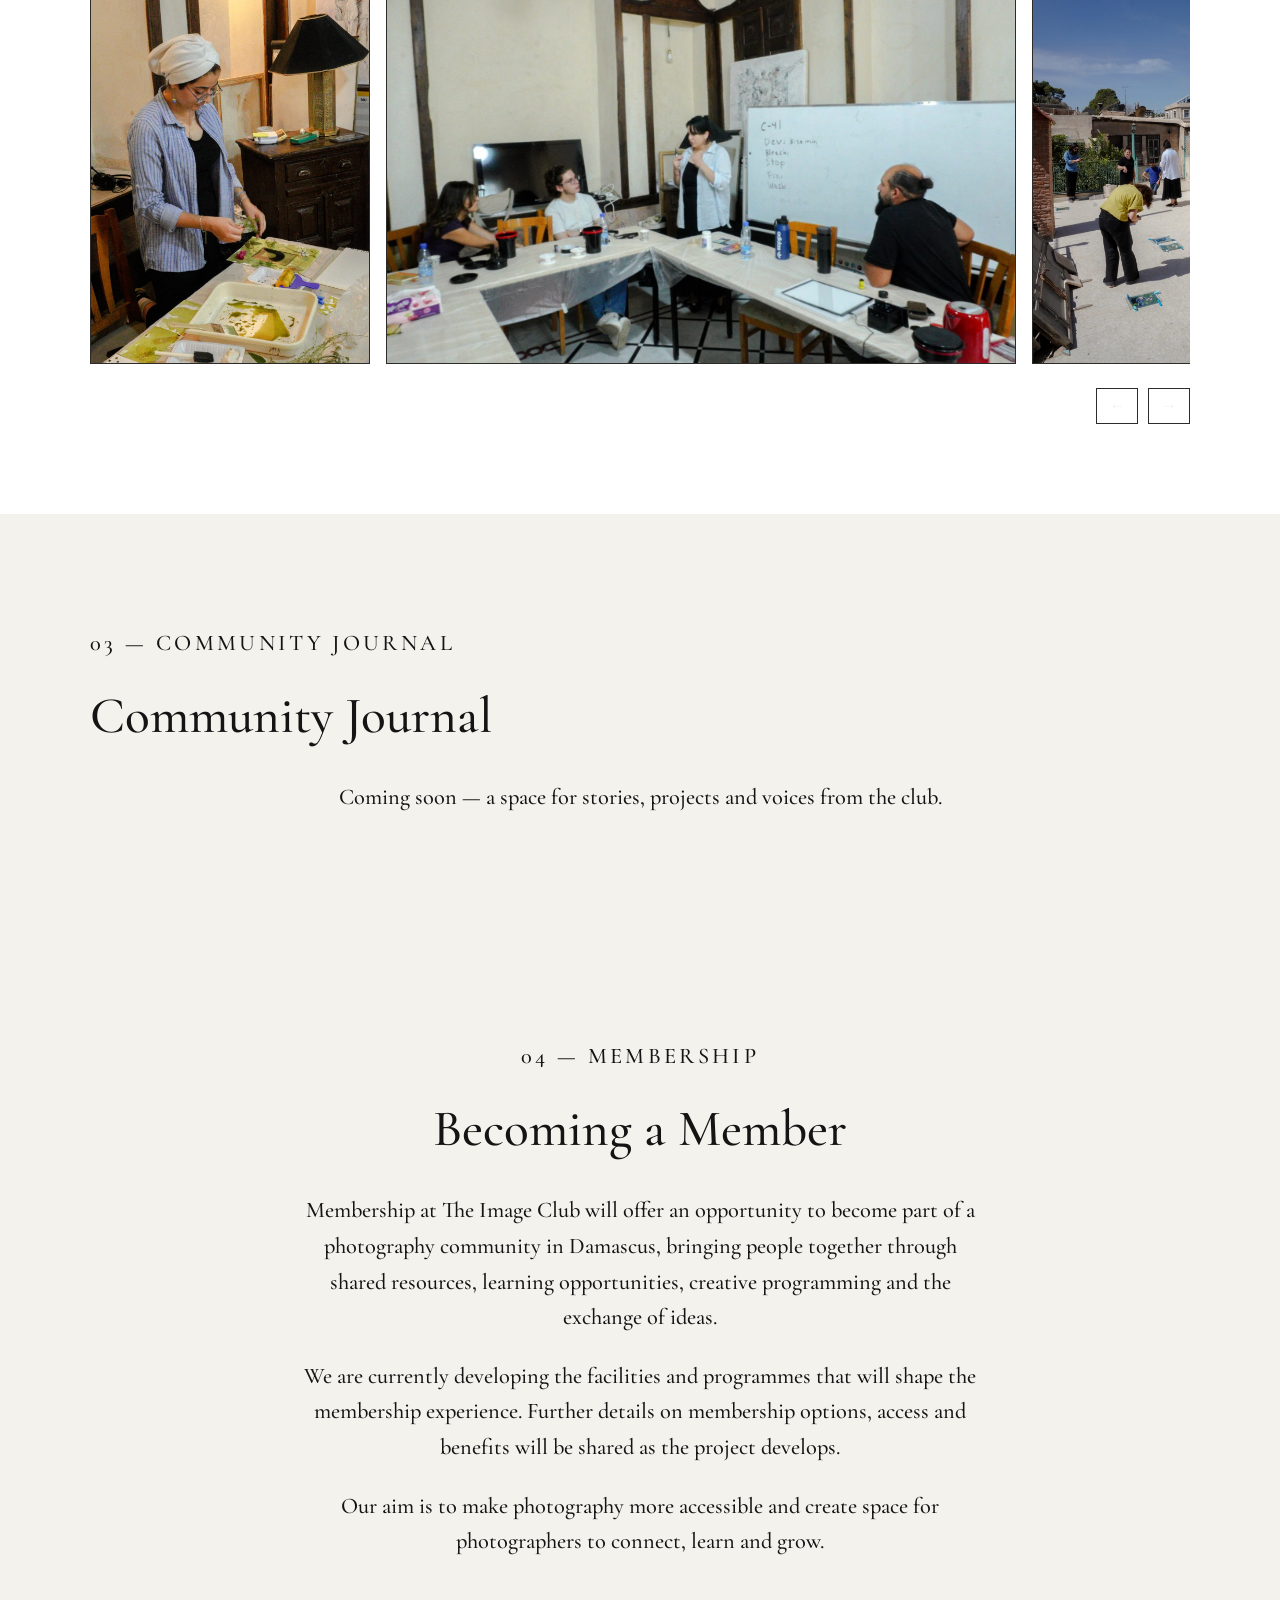
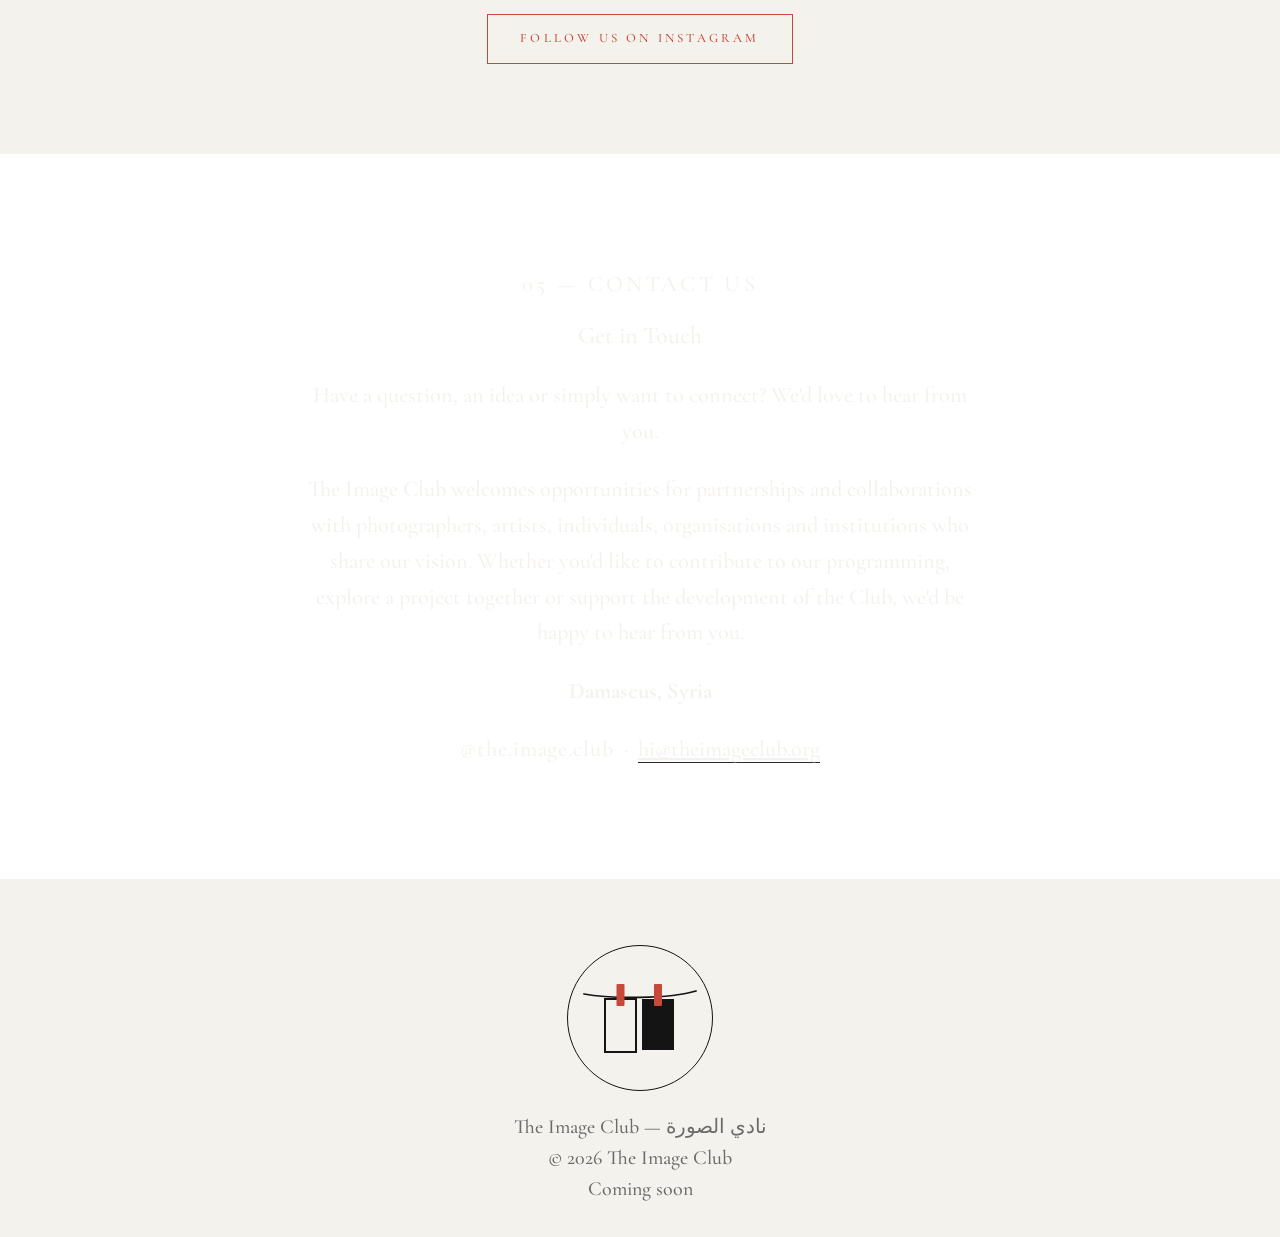
==== commit 8bfde3c6: "Community Journal section; new membership/contact copy; centered body; founder photo in About; bigge" ====
--- a/docs/index.html
+++ b/docs/index.html
@@ -35,6 +35,7 @@
     <nav class="nav-links">
       <a href="#about"><span class="en">About</span><span class="ar" lang="ar" dir="rtl">عن النادي</span></a>
       <a href="#workshops"><span class="en">Workshops</span><span class="ar" lang="ar" dir="rtl">الورش</span></a>
+      <a href="#journal"><span class="en">Community Journal</span><span class="ar" lang="ar" dir="rtl">مجلة المجتمع</span></a>
       <a href="#membership"><span class="en">Membership</span><span class="ar" lang="ar" dir="rtl">العضوية</span></a>
       <a href="#contact"><span class="en">Contact us</span><span class="ar" lang="ar" dir="rtl">تواصل معنا</span></a>
       <button class="lang-btn" id="langBtn" aria-label="Switch language — تبديل اللغة"><span class="en">العربية</span><span class="ar" lang="ar" dir="rtl">English</span></button>
@@ -64,6 +65,9 @@
   <section class="block invert" data-reveal id="about">
     <p class="section-label"><span class="en">01 — About</span><span class="ar" lang="ar" dir="rtl">٠١ — عن النادي</span></p>
     <p class="prose"><span class="en">The Image Club is a photography and creative initiative being developed in Damascus. Envisioned as a shared space for photographers, it will bring together facilities, equipment, resources and a community to support learning, experimentation and creative practice.</span><span class="ar" lang="ar" dir="rtl">نادي الصورة وجهة للتصوير الفوتوغرافي والاستكشاف الإبداعي في دمشق، يجري العمل على تطويرها لتكون مساحة مشتركة تجمع المصوّرين، وتتيح لهم الوصول إلى المعدّات والموارد، والتعلّم والتجربة والإبداع معًا.</span></p>
+    <figure class="about-figure">
+      <img src="assets/about/founder.jpg" alt="Luma Darwish, founder of The Image Club" loading="lazy" />
+    </figure>
     <p class="prose"><span class="en">Founded by Luma Darwish, a Syrian-Canadian photographer and visual artist, the project grew from her search for a place where her cultural identity and passion for photography could thrive. The Image Club is an extension of that vision: creating a sense of belonging for photographers in Damascus.</span><span class="ar" lang="ar" dir="rtl">تأسّس النادي على يد لُمى درويش، مصوّرة وفنّانة بصرية سورية-كندية. وانطلقت فكرته من رحلتها الشخصية في البحث عن مساحة يلتقي فيها الانتماء الثقافي والشغف بالتصوير، لتسعى إلى خلق مساحة مماثلة للمصوّرين في دمشق.</span></p>
     <h3 class="about-heading"><span class="en">Our Mission</span><span class="ar" lang="ar" dir="rtl">رسالتنا</span></h3>
     <p class="prose"><span class="en">To develop a shared, membership-based photography space in Damascus where photographers can practise, experiment, learn and develop their work across analogue and digital photography.</span><span class="ar" lang="ar" dir="rtl">تطوير مساحة مشتركة قائمة على العضوية، تتيح للمصوّرين ممارسة التصوير الأنالوغ والرقمي، والتجربة والتعلّم وتطوير أعمالهم. ومن خلال المعدّات والموارد والورشات وتبادل المعرفة، نسعى إلى توسيع فرص الوصول إلى أدوات الإبداع، ودعم المصوّرين السوريين في تطوير أعمالهم ومشاركتها.</span></p>
@@ -116,15 +120,30 @@
   </section>
 
 
+  <section class="block invert" id="journal">
+    <div class="section-inner">
+      <p class="section-label"><span class="en">03 — Community Journal</span><span class="ar" lang="ar" dir="rtl">٠٣ — مجلة المجتمع</span></p>
+      <h2><span class="en">Community Journal</span><span class="ar" lang="ar" dir="rtl">مجلة المجتمع</span></h2>
+      <p class="prose journal-body"><span class="en">Coming soon — a space for stories, projects and voices from the club.</span><span class="ar" lang="ar" dir="rtl">قريباً — مساحة لقصص المصورين ومشاريعهم وأصواتهم من داخل النادي.</span></p>
+    </div>
+  </section>
+
+
   <section class="block invert" id="membership">
-    <p class="section-label"><span class="en">03 — Membership</span><span class="ar" lang="ar" dir="rtl">٠٣ — العضوية</span></p>
-    <h2><span class="en">Coming soon, join us when we open.</span><span class="ar" lang="ar" dir="rtl">قريبًا — انضموا إلينا عند الافتتاح.</span></h2>
+    <p class="section-label"><span class="en">04 — Membership</span><span class="ar" lang="ar" dir="rtl">٠٤ — العضوية</span></p>
+    <h2><span class="en">Becoming a Member</span><span class="ar" lang="ar" dir="rtl">العضوية</span></h2>
+    <p class="prose"><span class="en">Membership at The Image Club will offer an opportunity to become part of a photography community in Damascus, bringing people together through shared resources, learning opportunities, creative programming and the exchange of ideas.</span><span class="ar" lang="ar" dir="rtl">تتيح العضوية في نادي الصورة فرصة الانضمام إلى مجتمع للتصوير الفوتوغرافي في دمشق، يجمع المهتمين بهذا المجال من خلال الموارد المشتركة، وفرص التعلّم، والبرامج الإبداعية وتبادل الأفكار.</span></p>
+    <p class="prose"><span class="en">We are currently developing the facilities and programmes that will shape the membership experience. Further details on membership options, access and benefits will be shared as the project develops.</span><span class="ar" lang="ar" dir="rtl">نعمل حالياً على تطوير المرافق والبرامج التي ستشكّل تجربة العضوية، وسيتم الإعلان عن مزيد من التفاصيل المتعلقة بخيارات العضوية وآليات الانتفاع بها مع تقدّم المشروع.</span></p>
+    <p class="prose"><span class="en">Our aim is to make photography more accessible and create space for photographers to connect, learn and grow.</span><span class="ar" lang="ar" dir="rtl">نسعى إلى جعل التصوير الفوتوغرافي أكثر إتاحة، وتوفير مساحة تتيح للمصورين التواصل والتعلّم والتطوّر.</span></p>
     <a class="btn btn-outline" href="https://www.instagram.com/the.image.club" target="_blank" rel="noopener"><span class="en">Follow us on Instagram</span><span class="ar" lang="ar" dir="rtl">تابعونا على إنستغرام</span></a>
   </section>
 
 
   <section class="block" data-reveal id="contact">
-    <p class="section-label"><span class="en">04 — Contact us</span><span class="ar" lang="ar" dir="rtl">٠٤ — تواصل معنا</span></p>
+    <p class="section-label"><span class="en">05 — Contact us</span><span class="ar" lang="ar" dir="rtl">٠٥ — تواصل معنا</span></p>
+    <h2><span class="en">Get in Touch</span><span class="ar" lang="ar" dir="rtl">تواصلوا معنا</span></h2>
+    <p class="prose"><span class="en">Have a question, an idea or simply want to connect? We&#x27;d love to hear from you.</span><span class="ar" lang="ar" dir="rtl">لديكم سؤال أو فكرة أو ترغبون بالتواصل معنا؟ يسعدنا أن نسمع منكم.</span></p>
+    <p class="prose"><span class="en">The Image Club welcomes opportunities for partnerships and collaborations with photographers, artists, individuals, organisations and institutions who share our vision. Whether you&#x27;d like to contribute to our programming, explore a project together or support the development of the Club, we&#x27;d be happy to hear from you.</span><span class="ar" lang="ar" dir="rtl">نرحّب بفرص الشراكة والتعاون مع المصورين والفنانين والأفراد والمؤسسات والمنظمات التي تشاركنا رؤيتنا. سواء كنتم ترغبون في المساهمة في برامجنا، أو العمل معنا على مشروع مشترك، أو دعم تطوير النادي، يسعدنا التواصل معكم.</span></p>
     <p class="prose"><strong><span class="en">Damascus, Syria</span><span class="ar" lang="ar" dir="rtl">دمشق، سوريا</span></strong></p>
     <p class="prose"><span class="ig-handle">@the.image.club</span> &nbsp;·&nbsp; <a class="mail" href="mailto:hi@theimageclub.org">hi@theimageclub.org</a></p>
   </section>
--- a/docs/css/style.css
+++ b/docs/css/style.css
@@ -37,13 +37,14 @@
 html.lang-ar .soon-pill { letter-spacing: .05em; }
 html.lang-ar .btn .ar { letter-spacing: .1em; text-transform: none; }
 html.lang-ar .section-label .ar { letter-spacing: .12em; }
-html.lang-ar .prose { margin-left: auto; margin-right: 0; }
 html.lang-ar .prose, html.lang-ar .about-heading, html.lang-ar .card h3,
 html.lang-ar .card p, html.lang-ar .muted-prose, html.lang-ar h2,
 html.lang-ar .tagline, html.lang-ar .footer-copy, html.lang-ar .soon-pill,
 html.lang-ar .section-label, html.lang-ar .btn { direction: rtl; }
-html.lang-ar #membership { text-align: right; }
 html.lang-ar .car-track { direction: rtl; }
+html.lang-ar h2 { font-size: clamp(2.4rem, 5.5vw, 3.6rem); }
+html.lang-ar .about-heading { font-size: 2rem; }
+html.lang-ar .card h3 { font-size: 1.6rem; }
 
 h1, h2, h3 { font-family: "Cormorant Garamond", serif; font-weight: 500; margin: 0; }
 a { color: inherit; }
@@ -148,8 +149,11 @@
   font-family: "Cormorant Garamond", serif; font-size: clamp(1.05rem, 2vw, 1.4rem); letter-spacing: .15em; text-transform: uppercase;
   color: inherit; margin-bottom: 1rem;
 }
-.prose { font-size: clamp(1.05rem, 2vw, 1.4rem); max-width: 62ch; line-height: 1.6; }
+.prose { font-size: clamp(1.05rem, 2vw, 1.4rem); max-width: 62ch; line-height: 1.6; margin-left: auto; margin-right: auto; }
+.prose, .muted-prose, .card p { text-align: center; }
 .about-close { font-style: italic; margin-top: 1.75rem; }
+.about-figure { margin: 2.2rem auto; max-width: 560px; }
+.about-figure img { width: 100%; display: block; }
 .about-heading { font-family: "Cormorant Garamond", serif; font-size: 1.7rem; font-weight: 500; margin: 2.4rem 0 .6rem; }
 .about-ar {
   max-width: 62ch; margin: 2.5rem 0 0 auto; padding-top: 2rem;
@@ -207,6 +211,9 @@
 }
 .btn-outline { background: transparent; }
 .btn-outline:hover { background: color-mix(in srgb, var(--red) 12%, transparent); }
+
+#membership { text-align: center; }
+#contact { text-align: center; }
 
 /* Footer */
 .site-footer {
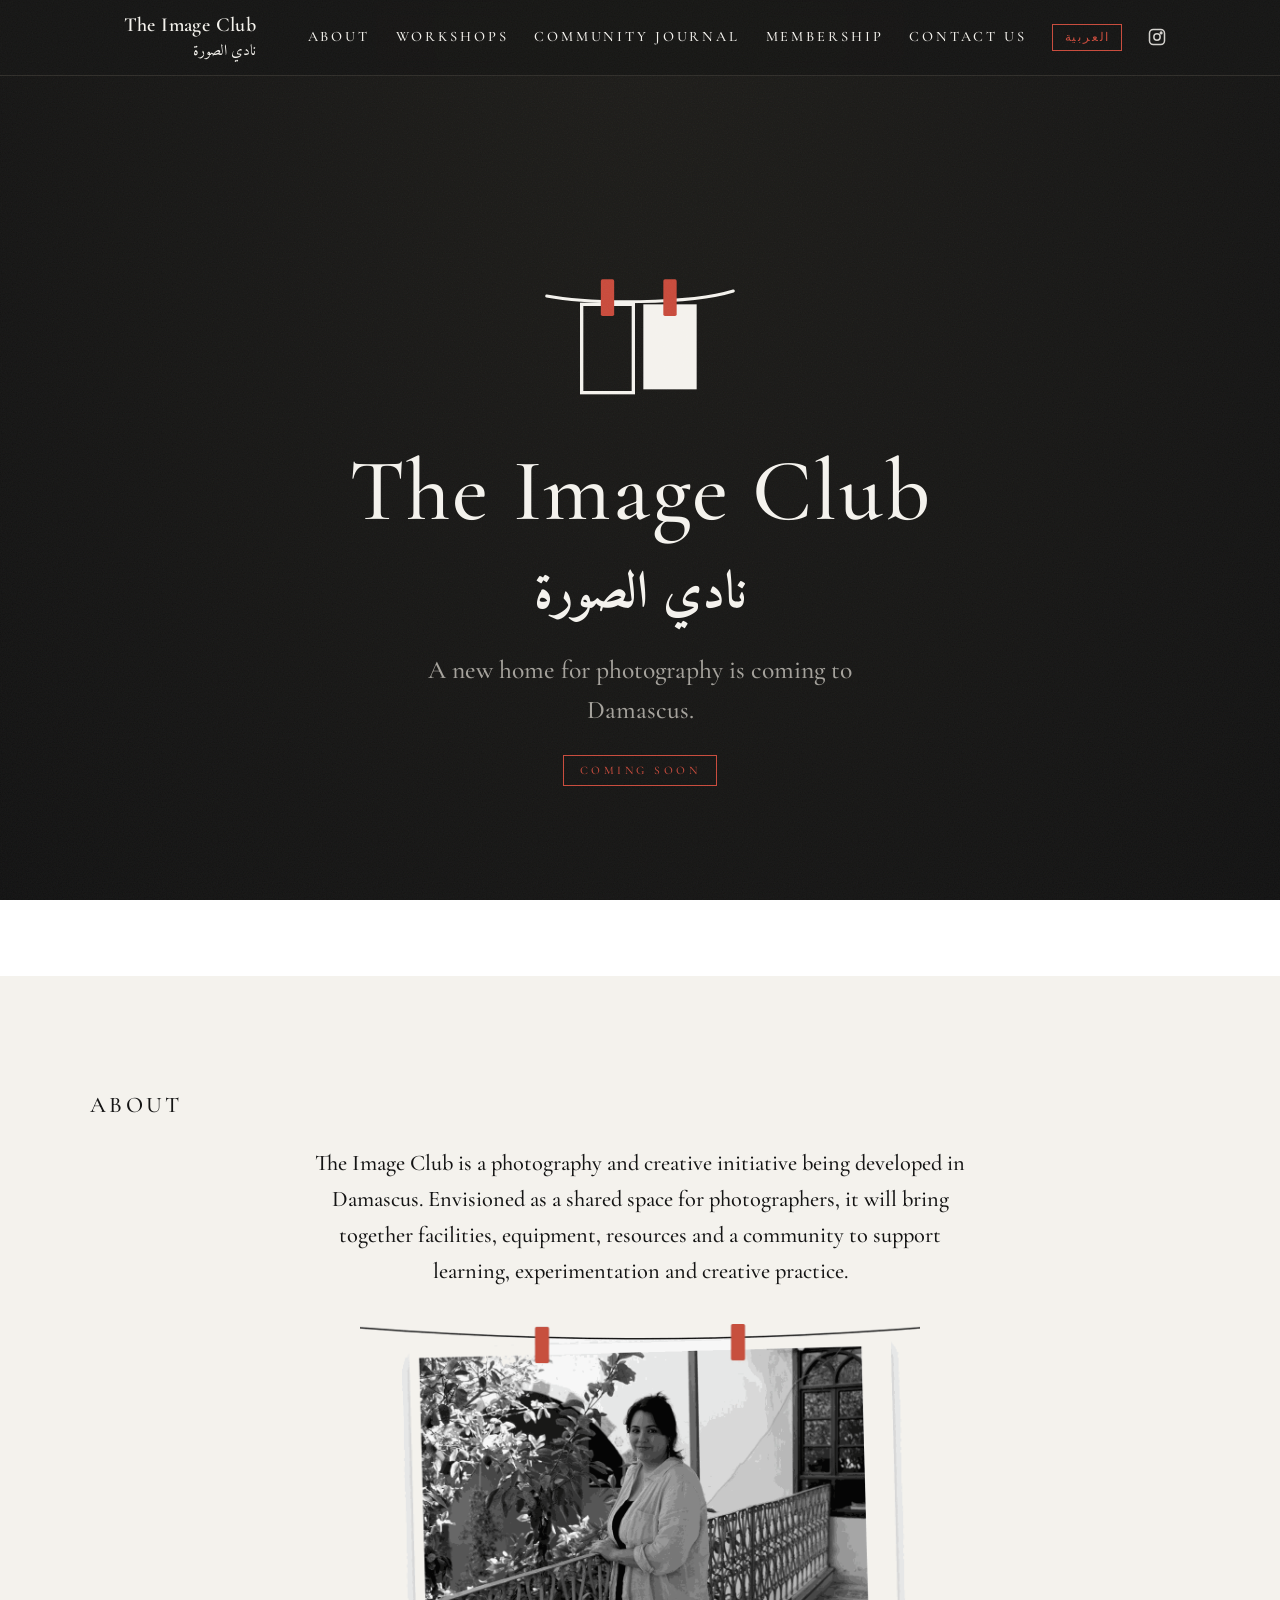
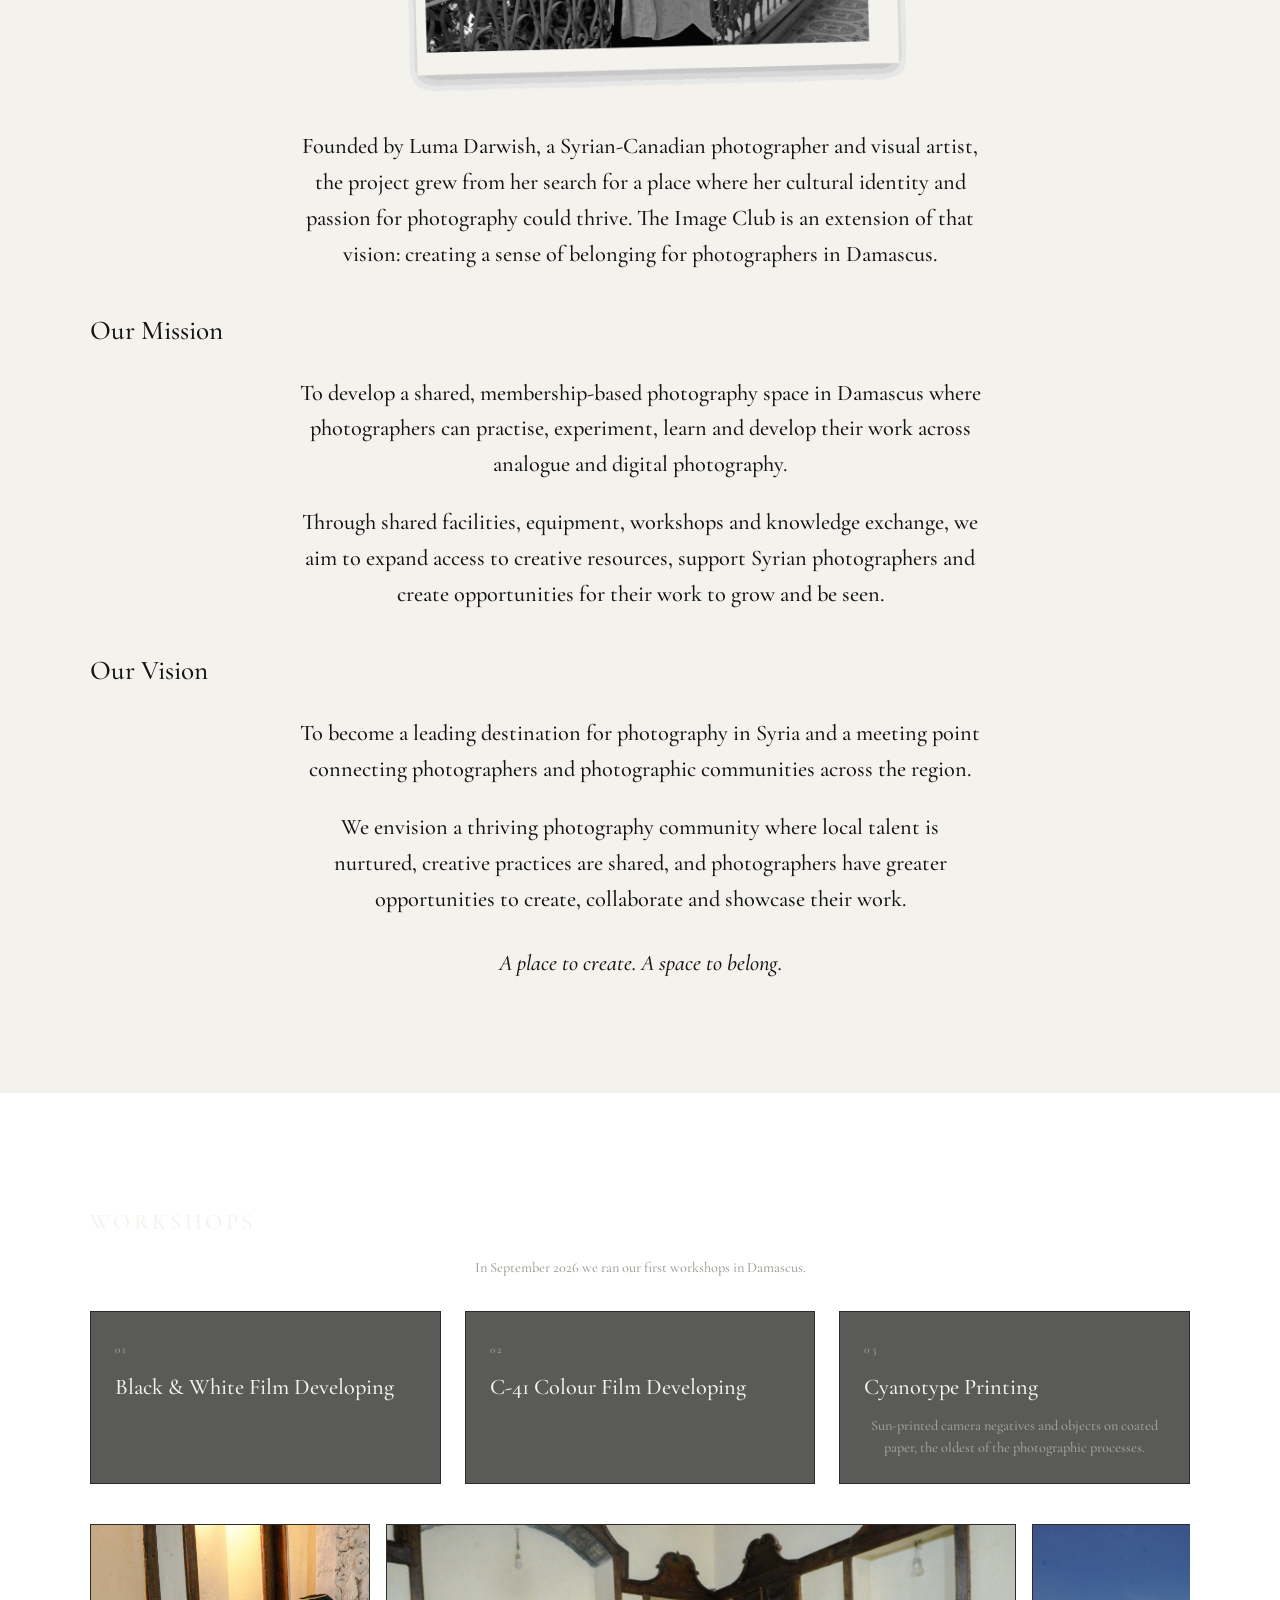
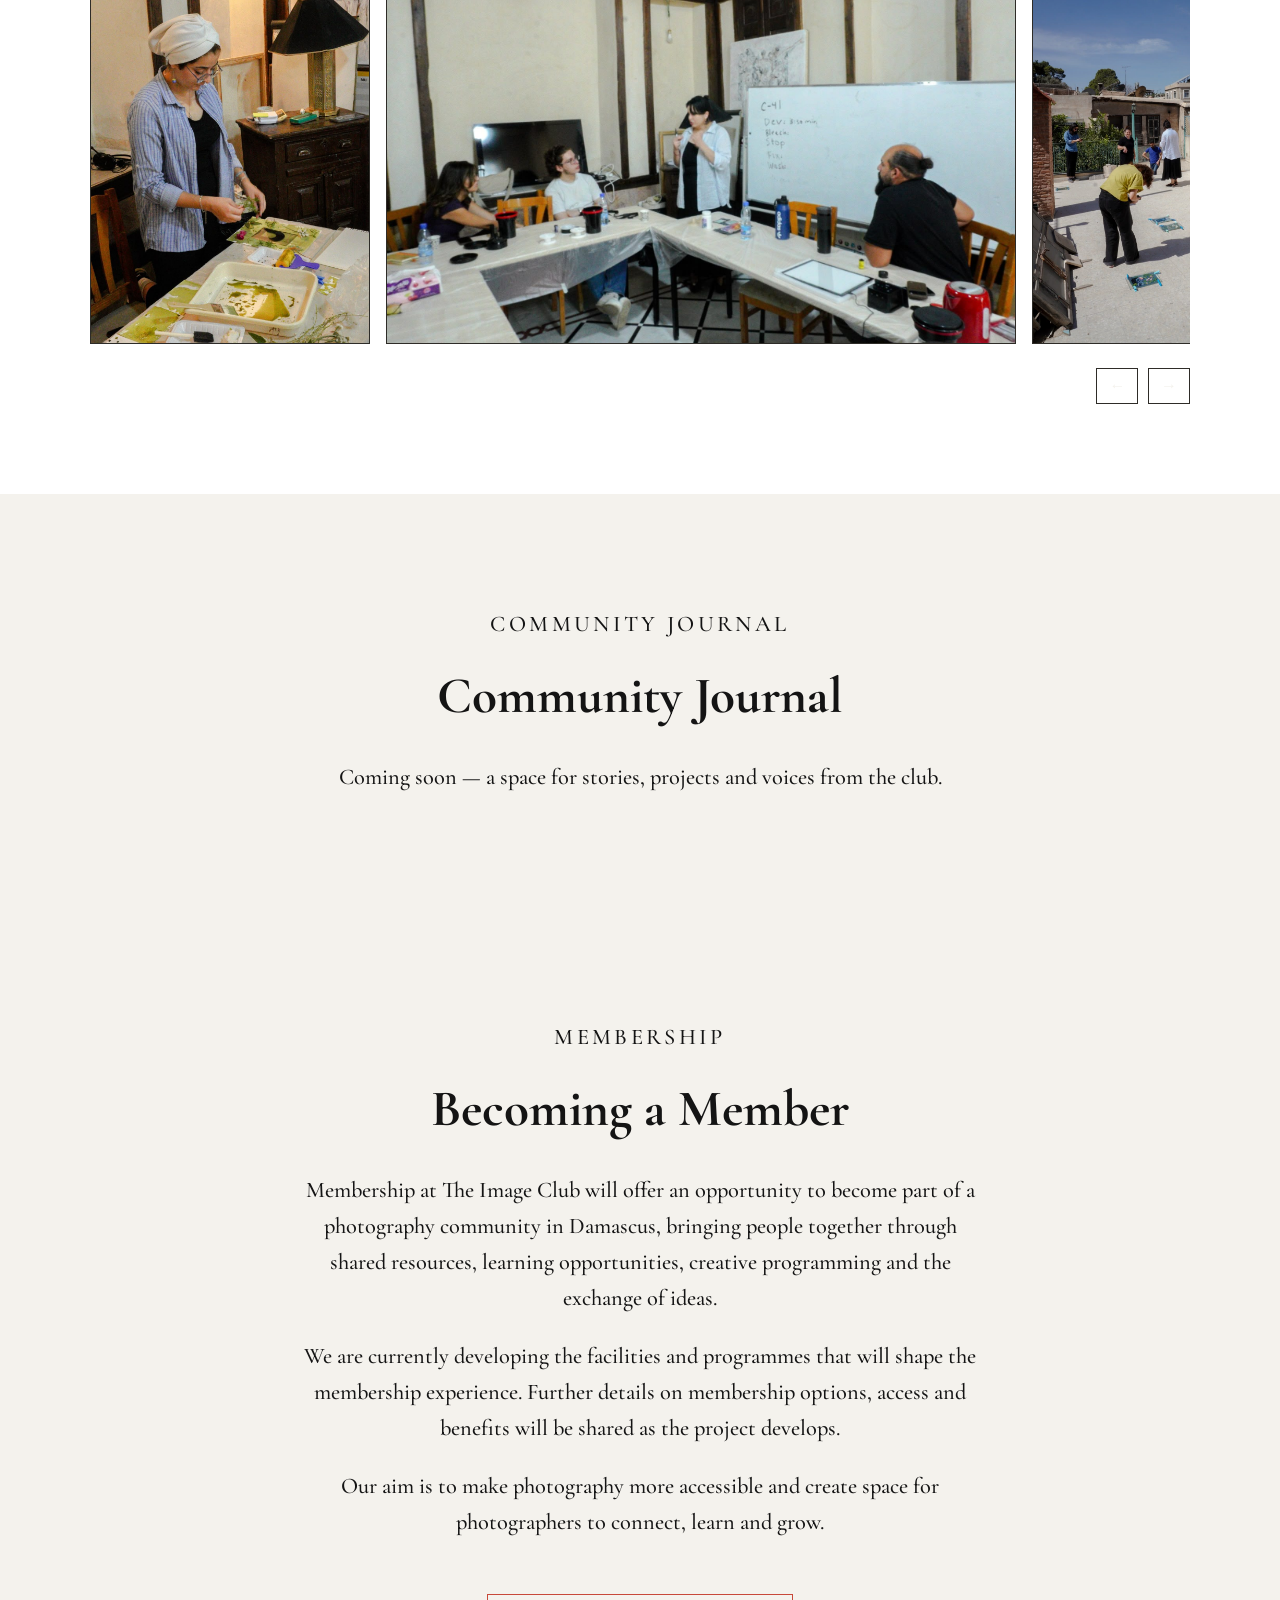
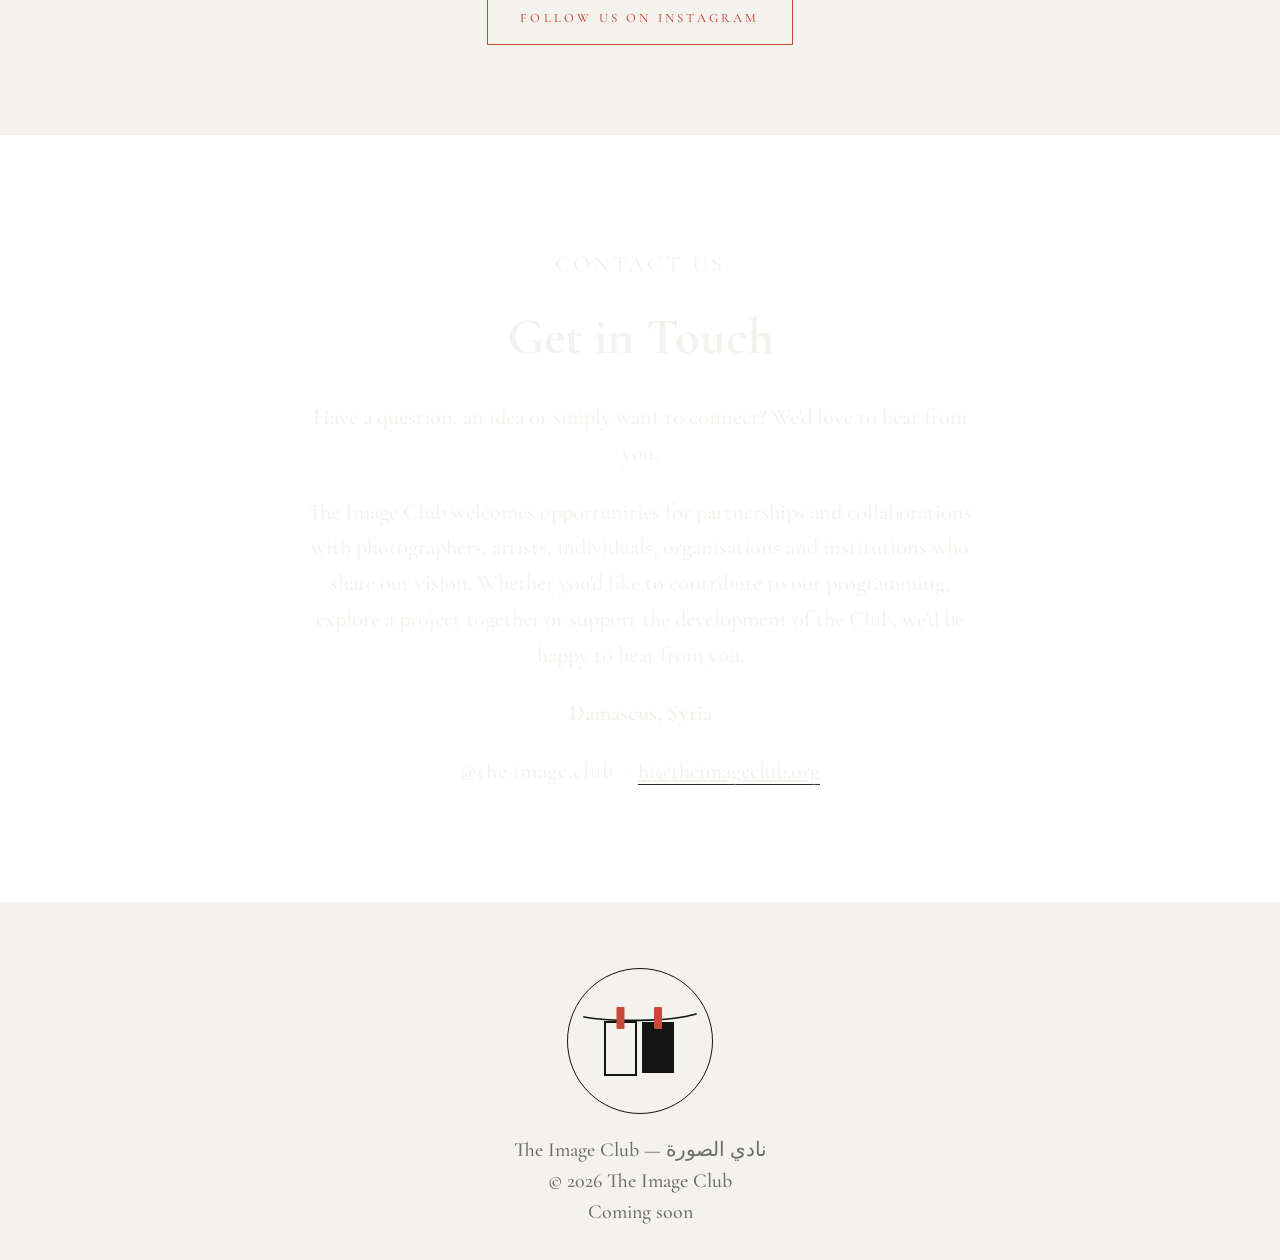
==== commit 5824b16f: "Two new workshop photos; transparent founder image; unnumbered bold section titles; bigger Arabic na" ====
--- a/docs/index.html
+++ b/docs/index.html
@@ -9,7 +9,7 @@
 <link rel="icon" type="image/svg+xml" href="favicon.svg" />
 <link rel="preconnect" href="https://fonts.googleapis.com" />
 <link rel="preconnect" href="https://fonts.gstatic.com" crossorigin />
-<link href="https://fonts.googleapis.com/css2?family=Amiri:wght@400;700&family=Cormorant+Garamond:wght@500;600&display=swap" rel="stylesheet" />
+<link href="https://fonts.googleapis.com/css2?family=Amiri:wght@400;700&family=Cormorant+Garamond:wght@500;600;700&display=swap" rel="stylesheet" />
 <link rel="stylesheet" href="css/style.css" />
 </head>
 <body>
@@ -35,7 +35,7 @@
     <nav class="nav-links">
       <a href="#about"><span class="en">About</span><span class="ar" lang="ar" dir="rtl">عن النادي</span></a>
       <a href="#workshops"><span class="en">Workshops</span><span class="ar" lang="ar" dir="rtl">الورش</span></a>
-      <a href="#journal"><span class="en">Community Journal</span><span class="ar" lang="ar" dir="rtl">مجلة المجتمع</span></a>
+      <a href="#journal"><span class="en">Community Journal</span><span class="ar" lang="ar" dir="rtl">مدوّنة من مجتمعنا</span></a>
       <a href="#membership"><span class="en">Membership</span><span class="ar" lang="ar" dir="rtl">العضوية</span></a>
       <a href="#contact"><span class="en">Contact us</span><span class="ar" lang="ar" dir="rtl">تواصل معنا</span></a>
       <button class="lang-btn" id="langBtn" aria-label="Switch language — تبديل اللغة"><span class="en">العربية</span><span class="ar" lang="ar" dir="rtl">English</span></button>
@@ -63,10 +63,10 @@
 
 
   <section class="block invert" data-reveal id="about">
-    <p class="section-label"><span class="en">01 — About</span><span class="ar" lang="ar" dir="rtl">٠١ — عن النادي</span></p>
+    <p class="section-label"><span class="en">About</span><span class="ar" lang="ar" dir="rtl">عن النادي</span></p>
     <p class="prose"><span class="en">The Image Club is a photography and creative initiative being developed in Damascus. Envisioned as a shared space for photographers, it will bring together facilities, equipment, resources and a community to support learning, experimentation and creative practice.</span><span class="ar" lang="ar" dir="rtl">نادي الصورة وجهة للتصوير الفوتوغرافي والاستكشاف الإبداعي في دمشق، يجري العمل على تطويرها لتكون مساحة مشتركة تجمع المصوّرين، وتتيح لهم الوصول إلى المعدّات والموارد، والتعلّم والتجربة والإبداع معًا.</span></p>
     <figure class="about-figure">
-      <img src="assets/about/founder.jpg" alt="Luma Darwish, founder of The Image Club" loading="lazy" />
+      <img src="assets/about/founder.png" alt="Luma Darwish, founder of The Image Club" loading="lazy" />
     </figure>
     <p class="prose"><span class="en">Founded by Luma Darwish, a Syrian-Canadian photographer and visual artist, the project grew from her search for a place where her cultural identity and passion for photography could thrive. The Image Club is an extension of that vision: creating a sense of belonging for photographers in Damascus.</span><span class="ar" lang="ar" dir="rtl">تأسّس النادي على يد لُمى درويش، مصوّرة وفنّانة بصرية سورية-كندية. وانطلقت فكرته من رحلتها الشخصية في البحث عن مساحة يلتقي فيها الانتماء الثقافي والشغف بالتصوير، لتسعى إلى خلق مساحة مماثلة للمصوّرين في دمشق.</span></p>
     <h3 class="about-heading"><span class="en">Our Mission</span><span class="ar" lang="ar" dir="rtl">رسالتنا</span></h3>
@@ -80,7 +80,7 @@
 
 
   <section class="block" data-reveal id="workshops">
-    <p class="section-label"><span class="en">02 — Workshops</span><span class="ar" lang="ar" dir="rtl">٠٢ — الورش</span></p>
+    <p class="section-label"><span class="en">Workshops</span><span class="ar" lang="ar" dir="rtl">الورش</span></p>
     <p class="prose muted-prose"><span class="en">In September 2026 we ran our first workshops in Damascus.</span><span class="ar" lang="ar" dir="rtl">في أيلول ٢٠٢٦ أُقيمت أولى ورش نادي الصورة في دمشق.</span></p>
     <div class="cards">
       <article class="card" data-reveal>
@@ -111,6 +111,8 @@
         <figure><img src="assets/gallery/10.jpg" alt="C-41 colour developing explained at the whiteboard, Damascus, September 2026" loading="lazy" decoding="async" /></figure>
         <figure><img src="assets/gallery/11.jpg" alt="Film developing workshop discussion around the table, Damascus, September 2026" loading="lazy" decoding="async" /></figure>
         <figure><img src="assets/gallery/12.jpg" alt="Cyanotype plate with flowers and blue clips on the workshop table, Damascus, September 2026" loading="lazy" decoding="async" /></figure>
+        <figure><img src="assets/gallery/13.jpg" alt="Cyanotype and black-and-white prints laid out on the workshop table, Damascus, September 2026" loading="lazy" decoding="async" /></figure>
+        <figure><img src="assets/gallery/14.jpg" alt="Participant loading film into a changing bag during the film developing workshop, Damascus, September 2026" loading="lazy" decoding="async" /></figure>
       </div>
       <div class="car-controls">
         <button class="car-btn car-prev" aria-label="Previous photos">←</button>
@@ -122,7 +124,7 @@
 
   <section class="block invert" id="journal">
     <div class="section-inner">
-      <p class="section-label"><span class="en">03 — Community Journal</span><span class="ar" lang="ar" dir="rtl">٠٣ — مجلة المجتمع</span></p>
+      <p class="section-label"><span class="en">Community Journal</span><span class="ar" lang="ar" dir="rtl">مدوّنة من مجتمعنا</span></p>
       <h2><span class="en">Community Journal</span><span class="ar" lang="ar" dir="rtl">مجلة المجتمع</span></h2>
       <p class="prose journal-body"><span class="en">Coming soon — a space for stories, projects and voices from the club.</span><span class="ar" lang="ar" dir="rtl">قريباً — مساحة لقصص المصورين ومشاريعهم وأصواتهم من داخل النادي.</span></p>
     </div>
@@ -130,7 +132,7 @@
 
 
   <section class="block invert" id="membership">
-    <p class="section-label"><span class="en">04 — Membership</span><span class="ar" lang="ar" dir="rtl">٠٤ — العضوية</span></p>
+    <p class="section-label"><span class="en">Membership</span><span class="ar" lang="ar" dir="rtl">العضوية</span></p>
     <h2><span class="en">Becoming a Member</span><span class="ar" lang="ar" dir="rtl">العضوية</span></h2>
     <p class="prose"><span class="en">Membership at The Image Club will offer an opportunity to become part of a photography community in Damascus, bringing people together through shared resources, learning opportunities, creative programming and the exchange of ideas.</span><span class="ar" lang="ar" dir="rtl">تتيح العضوية في نادي الصورة فرصة الانضمام إلى مجتمع للتصوير الفوتوغرافي في دمشق، يجمع المهتمين بهذا المجال من خلال الموارد المشتركة، وفرص التعلّم، والبرامج الإبداعية وتبادل الأفكار.</span></p>
     <p class="prose"><span class="en">We are currently developing the facilities and programmes that will shape the membership experience. Further details on membership options, access and benefits will be shared as the project develops.</span><span class="ar" lang="ar" dir="rtl">نعمل حالياً على تطوير المرافق والبرامج التي ستشكّل تجربة العضوية، وسيتم الإعلان عن مزيد من التفاصيل المتعلقة بخيارات العضوية وآليات الانتفاع بها مع تقدّم المشروع.</span></p>
@@ -140,7 +142,7 @@
 
 
   <section class="block" data-reveal id="contact">
-    <p class="section-label"><span class="en">05 — Contact us</span><span class="ar" lang="ar" dir="rtl">٠٥ — تواصل معنا</span></p>
+    <p class="section-label"><span class="en">Contact us</span><span class="ar" lang="ar" dir="rtl">تواصل معنا</span></p>
     <h2><span class="en">Get in Touch</span><span class="ar" lang="ar" dir="rtl">تواصلوا معنا</span></h2>
     <p class="prose"><span class="en">Have a question, an idea or simply want to connect? We&#x27;d love to hear from you.</span><span class="ar" lang="ar" dir="rtl">لديكم سؤال أو فكرة أو ترغبون بالتواصل معنا؟ يسعدنا أن نسمع منكم.</span></p>
     <p class="prose"><span class="en">The Image Club welcomes opportunities for partnerships and collaborations with photographers, artists, individuals, organisations and institutions who share our vision. Whether you&#x27;d like to contribute to our programming, explore a project together or support the development of the Club, we&#x27;d be happy to hear from you.</span><span class="ar" lang="ar" dir="rtl">نرحّب بفرص الشراكة والتعاون مع المصورين والفنانين والأفراد والمؤسسات والمنظمات التي تشاركنا رؤيتنا. سواء كنتم ترغبون في المساهمة في برامجنا، أو العمل معنا على مشروع مشترك، أو دعم تطوير النادي، يسعدنا التواصل معكم.</span></p>
--- a/docs/css/style.css
+++ b/docs/css/style.css
@@ -34,6 +34,7 @@
 html.lang-ar .prose .ar { line-height: 2.1; }
 html.lang-ar .nav-links a .ar, html.lang-ar .lang-btn .ar { letter-spacing: 0; text-transform: none; }
 html.lang-ar .nav-links { direction: rtl; }
+html.lang-ar .nav-links a { font-size: 1.05rem; }
 html.lang-ar .soon-pill { letter-spacing: .05em; }
 html.lang-ar .btn .ar { letter-spacing: .1em; text-transform: none; }
 html.lang-ar .section-label .ar { letter-spacing: .12em; }
@@ -43,10 +44,12 @@
 html.lang-ar .section-label, html.lang-ar .btn { direction: rtl; }
 html.lang-ar .car-track { direction: rtl; }
 html.lang-ar h2 { font-size: clamp(2.4rem, 5.5vw, 3.6rem); }
+html.lang-ar #contact h2 { font-size: clamp(2.4rem, 5.5vw, 3.6rem); }
 html.lang-ar .about-heading { font-size: 2rem; }
 html.lang-ar .card h3 { font-size: 1.6rem; }
 
 h1, h2, h3 { font-family: "Cormorant Garamond", serif; font-weight: 500; margin: 0; }
+h2 { font-weight: 700; }
 a { color: inherit; }
 
 :focus-visible {
@@ -136,7 +139,7 @@
 .logo-mark.hero-mark { width: min(42vmin, 200px); margin-bottom: 1.5rem; }
 h1 { font-size: clamp(3rem, 8vw, 5.5rem); letter-spacing: .02em; }
 .arabic-lg { font-size: clamp(2rem, 4.5vw, 3.2rem); margin: -.3rem 0 1rem; font-weight: 700; }
-.tagline { font-family: "Cormorant Garamond", serif; font-size: clamp(1rem, 1.5vw, 1.125rem); color: var(--mid); max-width: 40ch; margin: 0 auto 1.6rem; }
+.tagline { font-family: "Cormorant Garamond", serif; font-size: clamp(1.25rem, 2vw, 1.6rem); color: var(--mid); max-width: 40ch; margin: 0 auto 1.6rem; }
 .soon-pill {
   display: inline-block; border: 1px solid var(--red); padding: .35rem 1rem;
   font-family: "Cormorant Garamond", serif; font-size: .72rem; letter-spacing: .3em; text-transform: uppercase;
@@ -214,6 +217,8 @@
 
 #membership { text-align: center; }
 #contact { text-align: center; }
+#journal { text-align: center; }
+#contact h2 { font-size: clamp(2rem, 5vw, 3.2rem); margin-bottom: 1.2rem; }
 
 /* Footer */
 .site-footer {
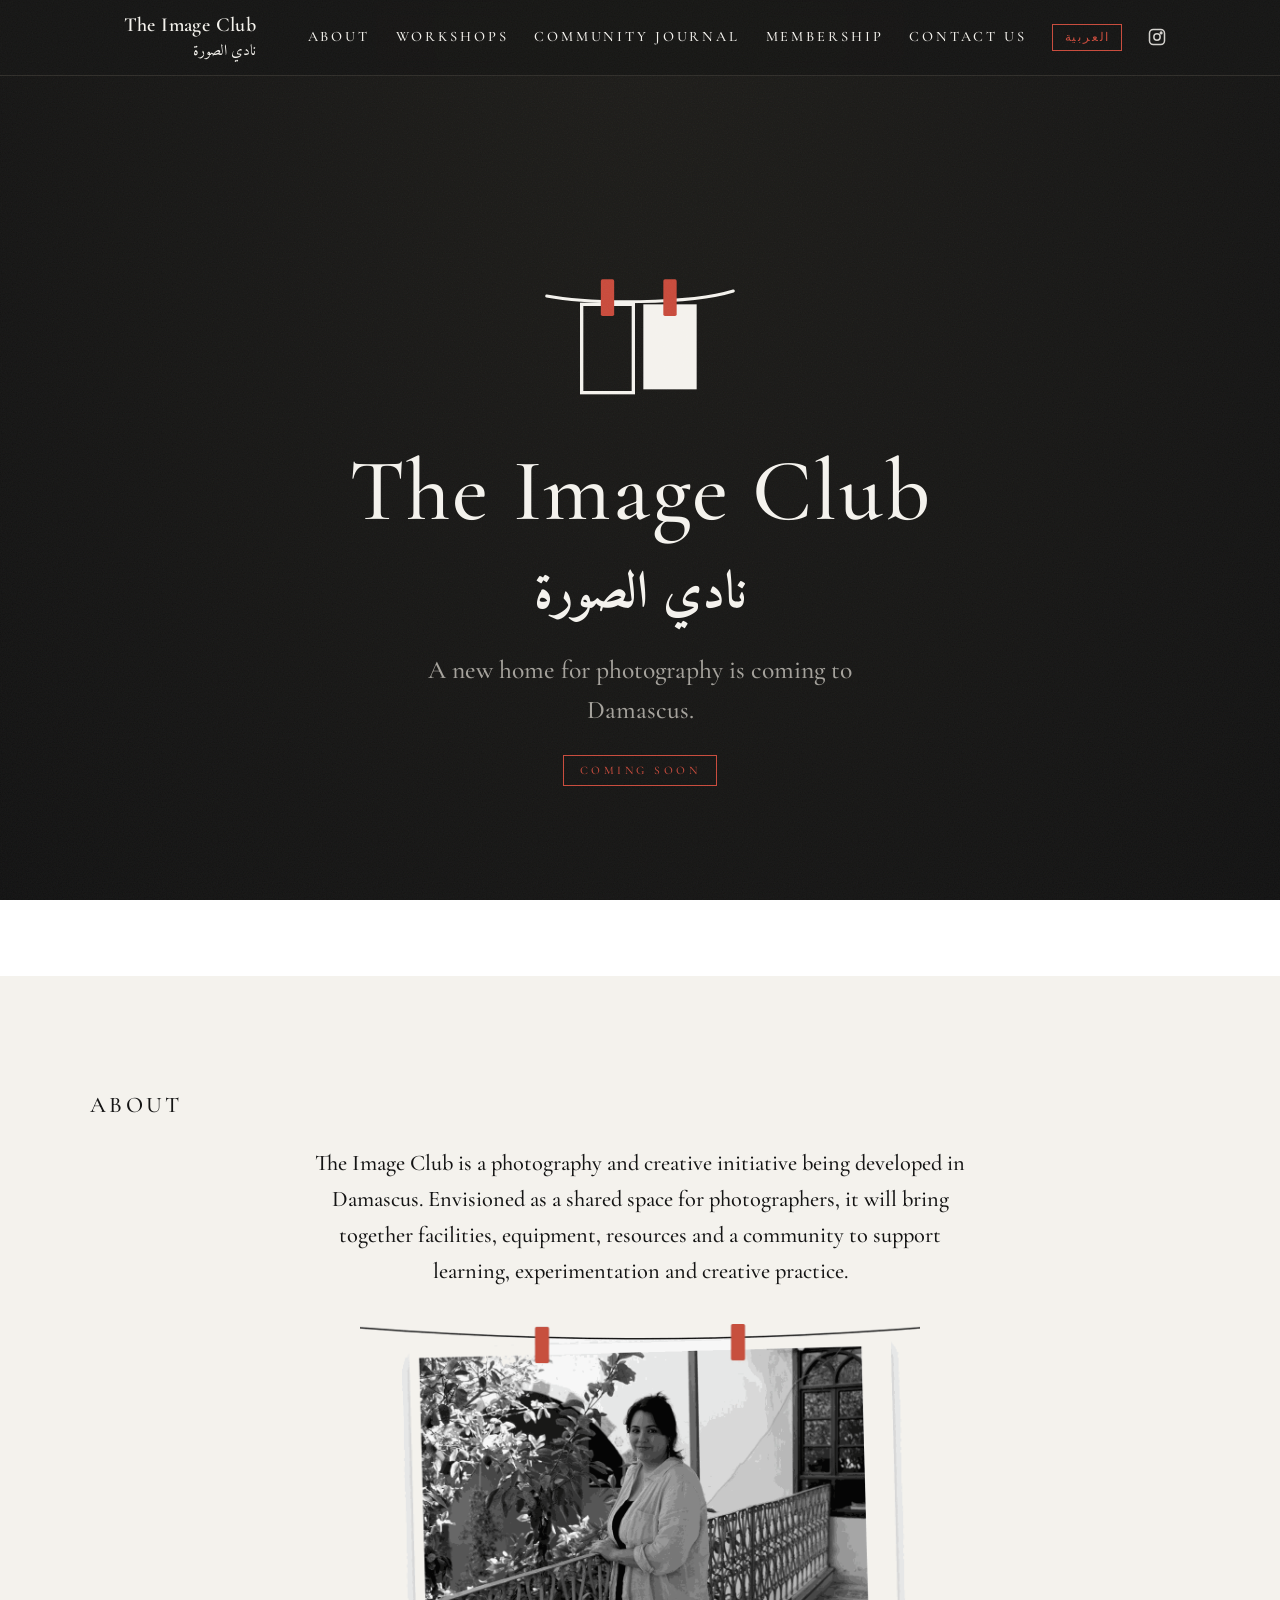
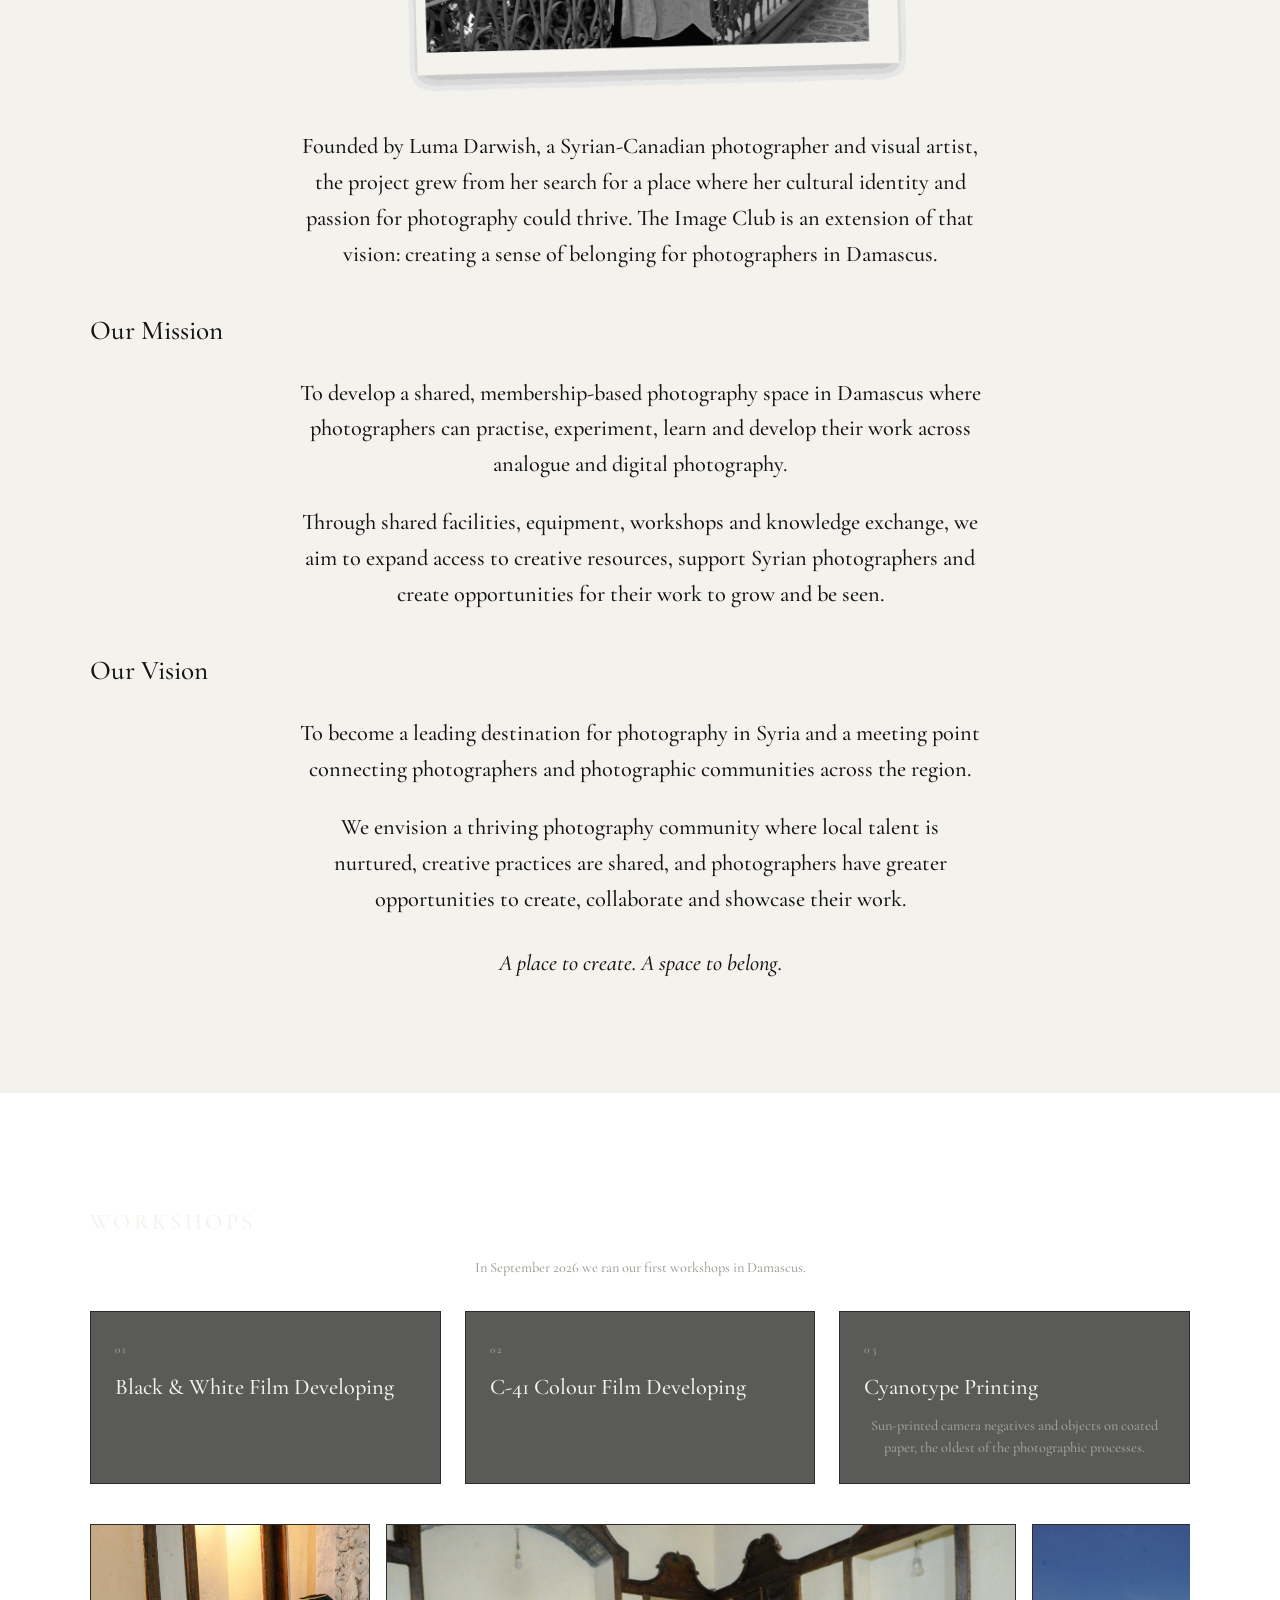
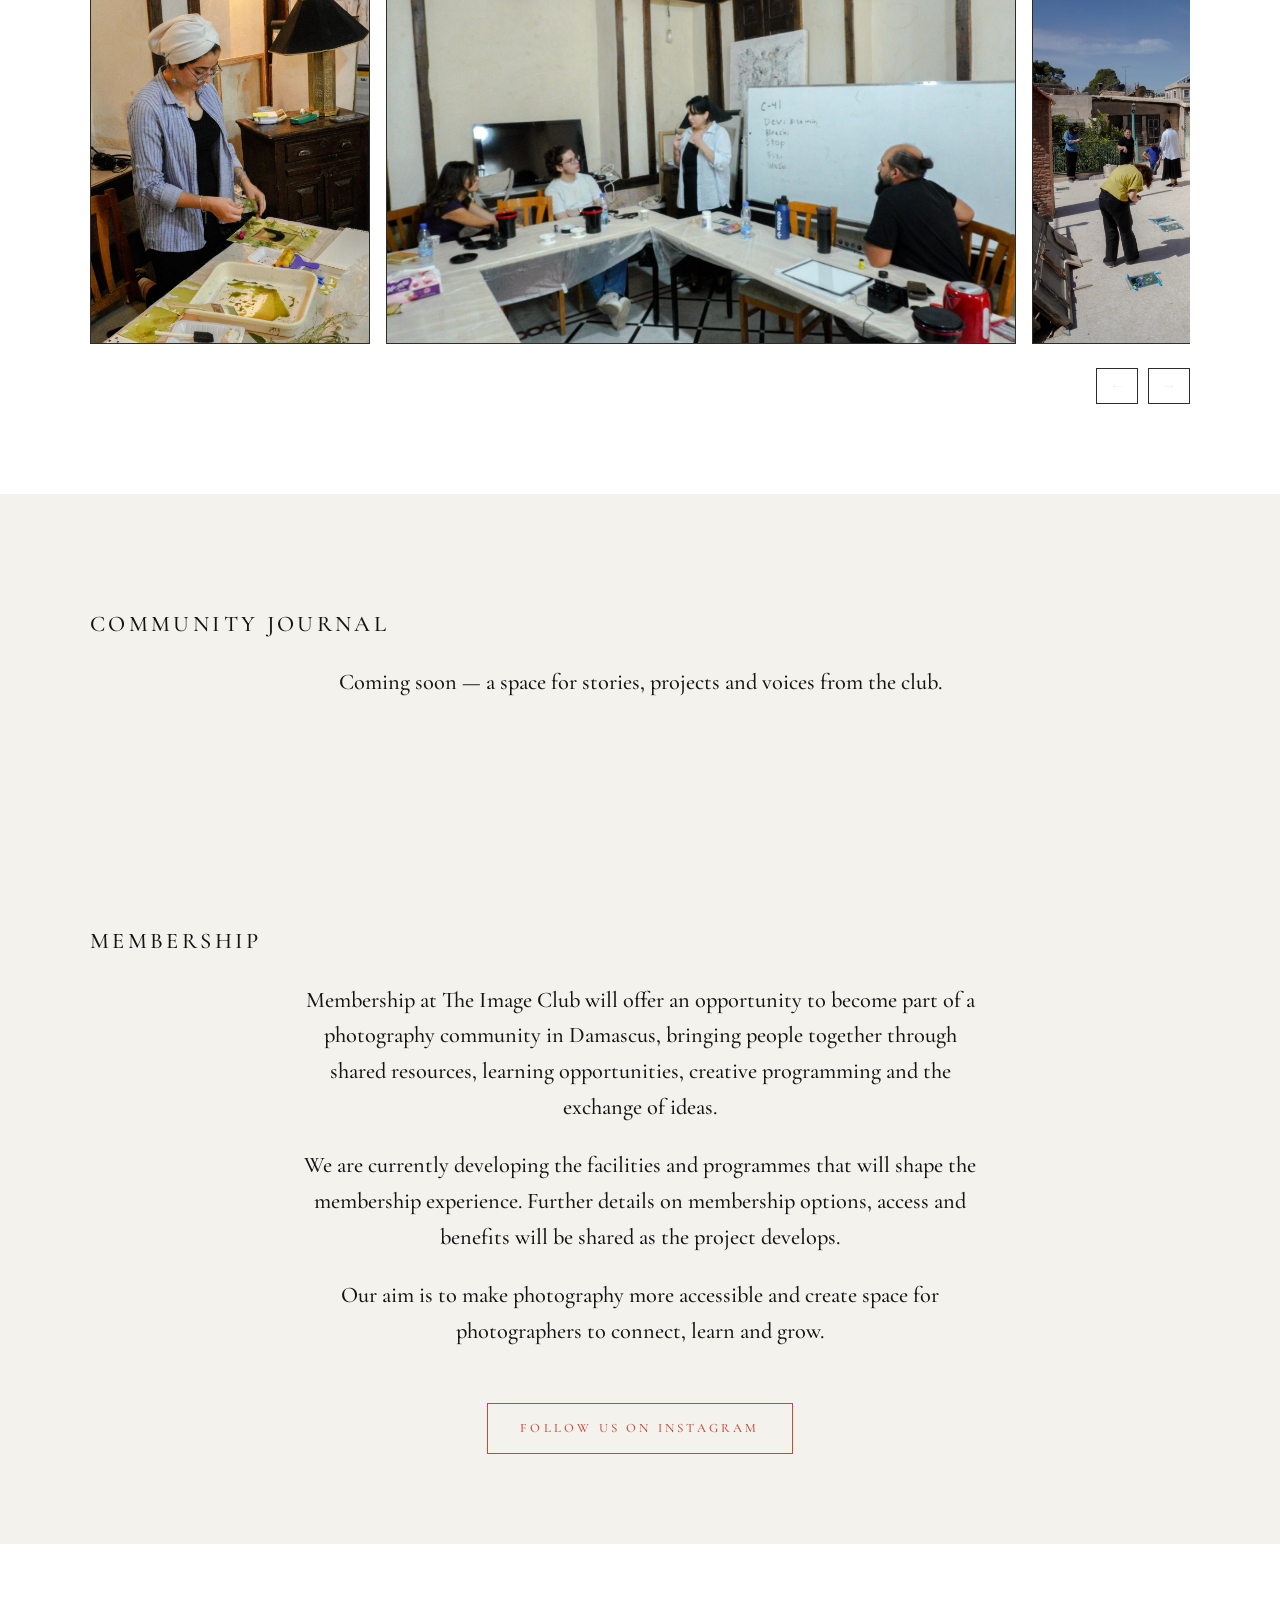
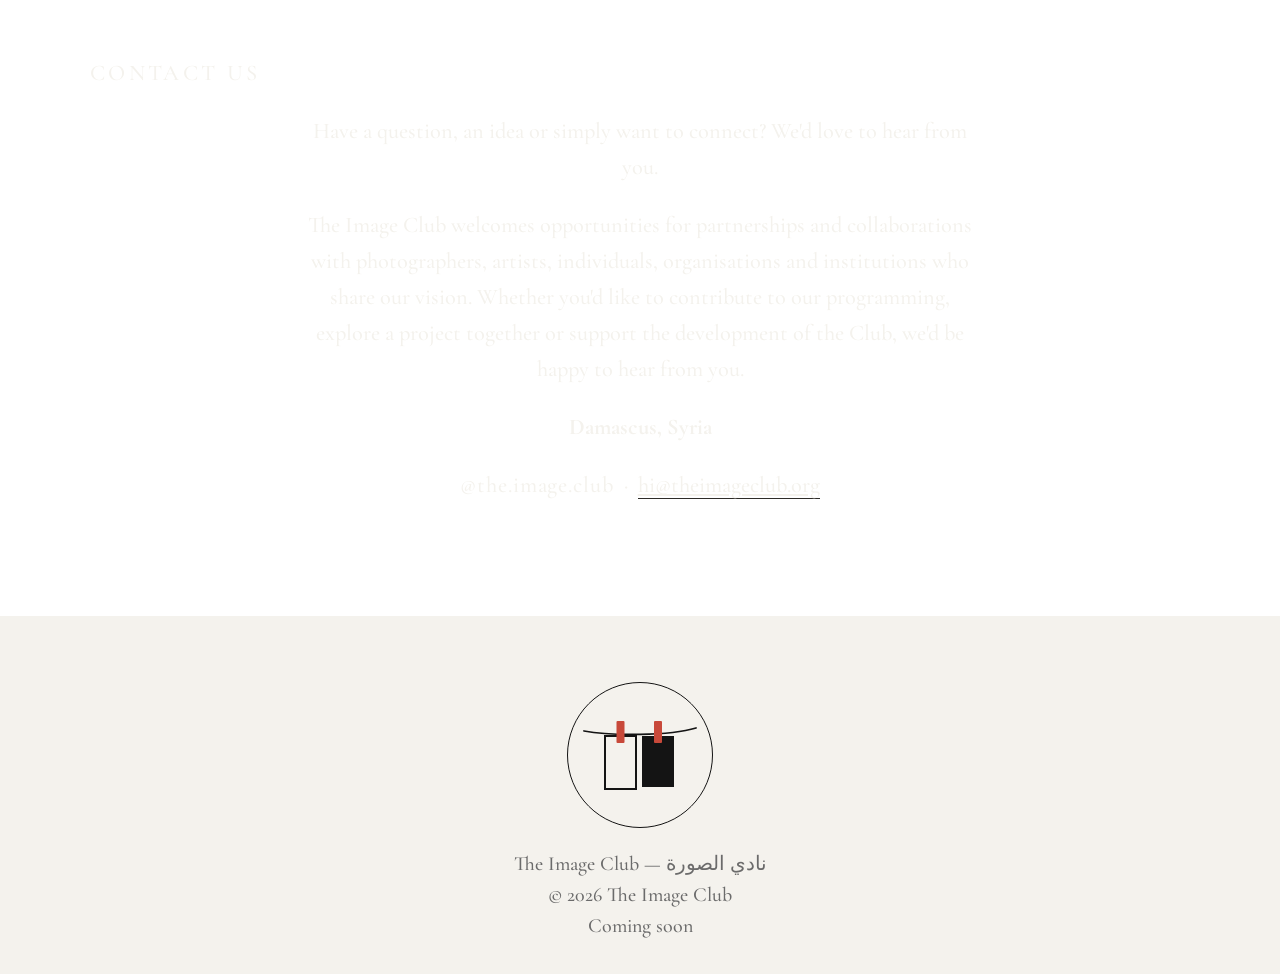
==== commit ccdf81c1: "Drop duplicate h2 titles in journal/membership/contact; labels sit at text start" ====
--- a/docs/index.html
+++ b/docs/index.html
@@ -125,15 +125,13 @@
   <section class="block invert" id="journal">
     <div class="section-inner">
       <p class="section-label"><span class="en">Community Journal</span><span class="ar" lang="ar" dir="rtl">مدوّنة من مجتمعنا</span></p>
-      <h2><span class="en">Community Journal</span><span class="ar" lang="ar" dir="rtl">مجلة المجتمع</span></h2>
-      <p class="prose journal-body"><span class="en">Coming soon — a space for stories, projects and voices from the club.</span><span class="ar" lang="ar" dir="rtl">قريباً — مساحة لقصص المصورين ومشاريعهم وأصواتهم من داخل النادي.</span></p>
+    <p class="prose"><span class="en">Coming soon — a space for stories, projects and voices from the club.</span><span class="ar" lang="ar" dir="rtl">قريباً — مساحة لقصص المصورين ومشاريعهم وأصواتهم من داخل النادي.</span></p>
     </div>
   </section>
 
 
   <section class="block invert" id="membership">
     <p class="section-label"><span class="en">Membership</span><span class="ar" lang="ar" dir="rtl">العضوية</span></p>
-    <h2><span class="en">Becoming a Member</span><span class="ar" lang="ar" dir="rtl">العضوية</span></h2>
     <p class="prose"><span class="en">Membership at The Image Club will offer an opportunity to become part of a photography community in Damascus, bringing people together through shared resources, learning opportunities, creative programming and the exchange of ideas.</span><span class="ar" lang="ar" dir="rtl">تتيح العضوية في نادي الصورة فرصة الانضمام إلى مجتمع للتصوير الفوتوغرافي في دمشق، يجمع المهتمين بهذا المجال من خلال الموارد المشتركة، وفرص التعلّم، والبرامج الإبداعية وتبادل الأفكار.</span></p>
     <p class="prose"><span class="en">We are currently developing the facilities and programmes that will shape the membership experience. Further details on membership options, access and benefits will be shared as the project develops.</span><span class="ar" lang="ar" dir="rtl">نعمل حالياً على تطوير المرافق والبرامج التي ستشكّل تجربة العضوية، وسيتم الإعلان عن مزيد من التفاصيل المتعلقة بخيارات العضوية وآليات الانتفاع بها مع تقدّم المشروع.</span></p>
     <p class="prose"><span class="en">Our aim is to make photography more accessible and create space for photographers to connect, learn and grow.</span><span class="ar" lang="ar" dir="rtl">نسعى إلى جعل التصوير الفوتوغرافي أكثر إتاحة، وتوفير مساحة تتيح للمصورين التواصل والتعلّم والتطوّر.</span></p>
@@ -143,7 +141,6 @@
 
   <section class="block" data-reveal id="contact">
     <p class="section-label"><span class="en">Contact us</span><span class="ar" lang="ar" dir="rtl">تواصل معنا</span></p>
-    <h2><span class="en">Get in Touch</span><span class="ar" lang="ar" dir="rtl">تواصلوا معنا</span></h2>
     <p class="prose"><span class="en">Have a question, an idea or simply want to connect? We&#x27;d love to hear from you.</span><span class="ar" lang="ar" dir="rtl">لديكم سؤال أو فكرة أو ترغبون بالتواصل معنا؟ يسعدنا أن نسمع منكم.</span></p>
     <p class="prose"><span class="en">The Image Club welcomes opportunities for partnerships and collaborations with photographers, artists, individuals, organisations and institutions who share our vision. Whether you&#x27;d like to contribute to our programming, explore a project together or support the development of the Club, we&#x27;d be happy to hear from you.</span><span class="ar" lang="ar" dir="rtl">نرحّب بفرص الشراكة والتعاون مع المصورين والفنانين والأفراد والمؤسسات والمنظمات التي تشاركنا رؤيتنا. سواء كنتم ترغبون في المساهمة في برامجنا، أو العمل معنا على مشروع مشترك، أو دعم تطوير النادي، يسعدنا التواصل معكم.</span></p>
     <p class="prose"><strong><span class="en">Damascus, Syria</span><span class="ar" lang="ar" dir="rtl">دمشق، سوريا</span></strong></p>
--- a/docs/css/style.css
+++ b/docs/css/style.css
@@ -44,7 +44,6 @@
 html.lang-ar .section-label, html.lang-ar .btn { direction: rtl; }
 html.lang-ar .car-track { direction: rtl; }
 html.lang-ar h2 { font-size: clamp(2.4rem, 5.5vw, 3.6rem); }
-html.lang-ar #contact h2 { font-size: clamp(2.4rem, 5.5vw, 3.6rem); }
 html.lang-ar .about-heading { font-size: 2rem; }
 html.lang-ar .card h3 { font-size: 1.6rem; }
 
@@ -218,7 +217,7 @@
 #membership { text-align: center; }
 #contact { text-align: center; }
 #journal { text-align: center; }
-#contact h2 { font-size: clamp(2rem, 5vw, 3.2rem); margin-bottom: 1.2rem; }
+#journal .section-label, #membership .section-label, #contact .section-label { text-align: start; }
 
 /* Footer */
 .site-footer {
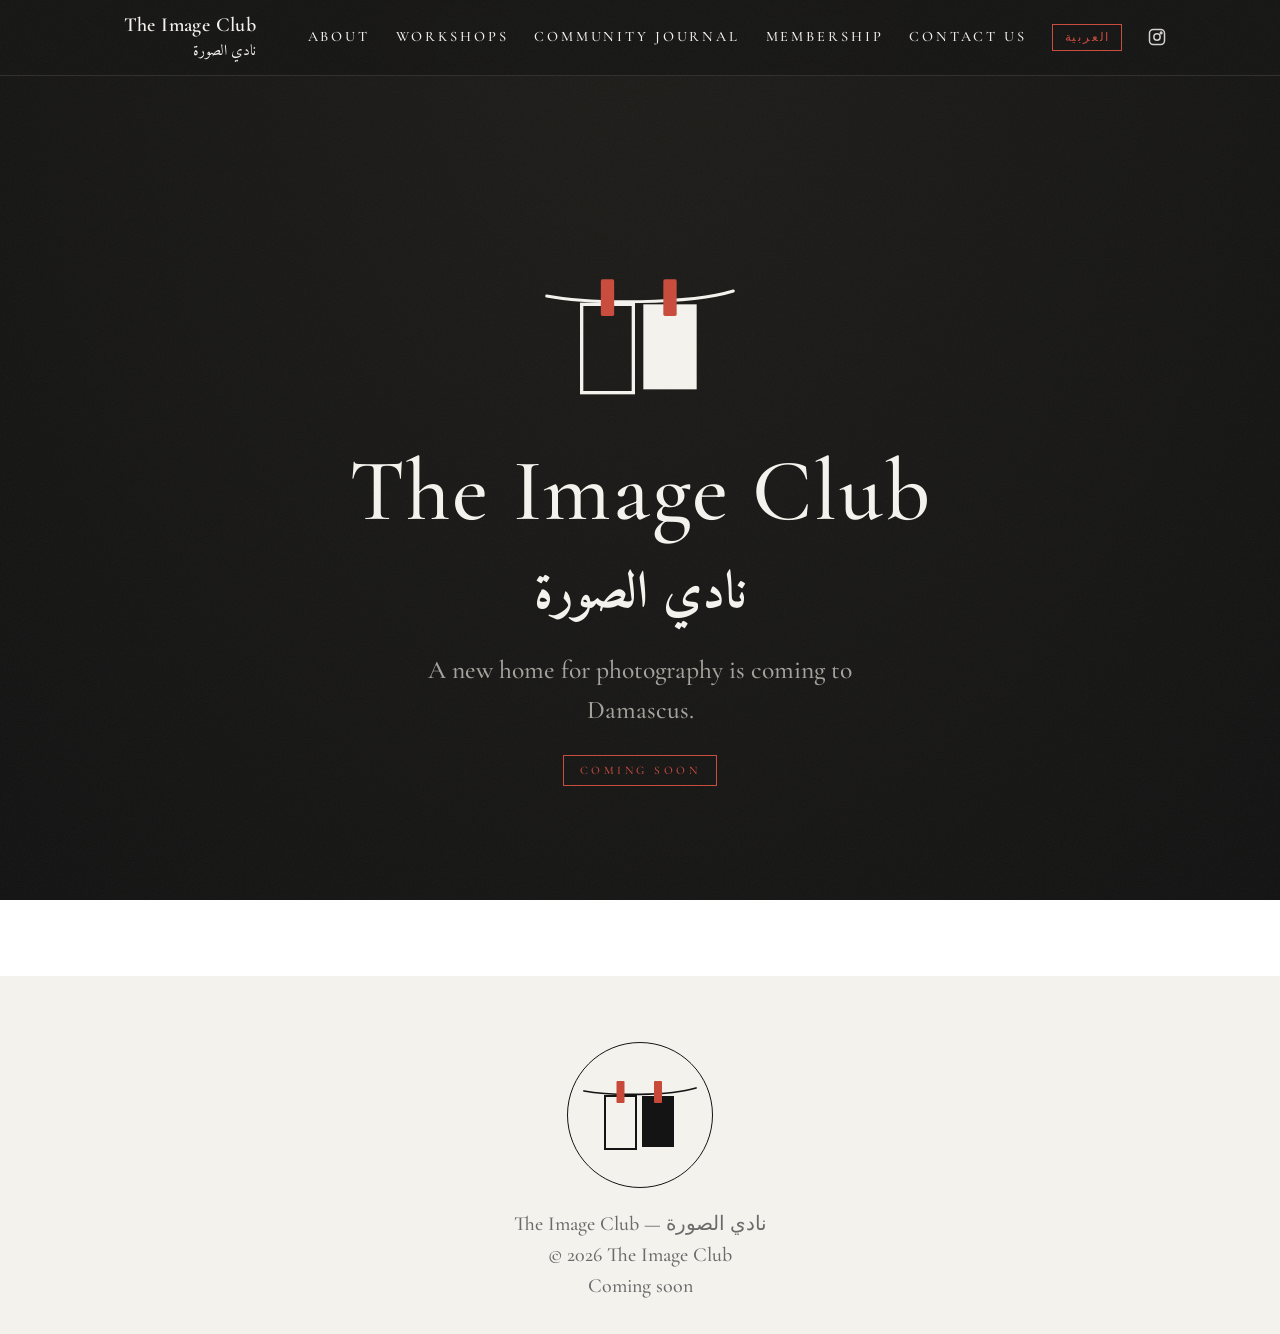
==== commit bc1e0213: "Multi-page site: one page per section, nav links to pages" ====
--- a/docs/index.html
+++ b/docs/index.html
@@ -4,7 +4,7 @@
 <meta charset="utf-8" />
 <meta name="viewport" content="width=device-width, initial-scale=1" />
 <meta name="description" content="The Image Club — a new home for photography coming to Damascus. Film developing, cyanotype and hands-on workshops; founded by Luma Darwish." />
-<title>The Image Club — نادي الصورة | Damascus</title>
+<title>The Image Club — نادي الصورة</title>
 <meta name="theme-color" content="#141413" />
 <link rel="icon" type="image/svg+xml" href="favicon.svg" />
 <link rel="preconnect" href="https://fonts.googleapis.com" />
@@ -18,7 +18,7 @@
 
 <header class="site-nav">
   <div class="nav-inner">
-    <a class="brand" href="#top" aria-label="The Image Club — نادي الصورة">
+    <a class="brand" href="index.html" aria-label="The Image Club — نادي الصورة">
       <svg class="logo-mark" viewBox="0 0 240 160" role="img" aria-label="The Image Club logo mark">
         <path d="M8 36 C 60 46, 180 46, 232 30" fill="none" stroke="currentColor" stroke-width="3.5" stroke-linecap="round"/>
         <rect x="50" y="46" width="62" height="106" fill="none" stroke="currentColor" stroke-width="4"/>
@@ -33,11 +33,11 @@
     </a>
     <button class="hamburger" aria-label="Menu" aria-expanded="false"><span></span><span></span><span></span></button>
     <nav class="nav-links">
-      <a href="#about"><span class="en">About</span><span class="ar" lang="ar" dir="rtl">عن النادي</span></a>
-      <a href="#workshops"><span class="en">Workshops</span><span class="ar" lang="ar" dir="rtl">الورش</span></a>
-      <a href="#journal"><span class="en">Community Journal</span><span class="ar" lang="ar" dir="rtl">مدوّنة من مجتمعنا</span></a>
-      <a href="#membership"><span class="en">Membership</span><span class="ar" lang="ar" dir="rtl">العضوية</span></a>
-      <a href="#contact"><span class="en">Contact us</span><span class="ar" lang="ar" dir="rtl">تواصل معنا</span></a>
+      <a href="about.html"><span class="en">About</span><span class="ar" lang="ar" dir="rtl">عن النادي</span></a>
+      <a href="workshops.html"><span class="en">Workshops</span><span class="ar" lang="ar" dir="rtl">الورش</span></a>
+      <a href="journal.html"><span class="en">Community Journal</span><span class="ar" lang="ar" dir="rtl">مدوّنة من مجتمعنا</span></a>
+      <a href="membership.html"><span class="en">Membership</span><span class="ar" lang="ar" dir="rtl">العضوية</span></a>
+      <a href="contact.html"><span class="en">Contact us</span><span class="ar" lang="ar" dir="rtl">تواصل معنا</span></a>
       <button class="lang-btn" id="langBtn" aria-label="Switch language — تبديل اللغة"><span class="en">العربية</span><span class="ar" lang="ar" dir="rtl">English</span></button>
       <a class="ig-link" href="https://www.instagram.com/the.image.club" aria-label="Instagram" target="_blank" rel="noopener">
         <svg width="18" height="18" viewBox="0 0 24 24" fill="none" stroke="currentColor" stroke-width="2" aria-hidden="true"><rect x="2" y="2" width="20" height="20" rx="5"/><circle cx="12" cy="12" r="4.2"/><circle cx="17.5" cy="6.5" r="1.1" fill="currentColor"/></svg>
@@ -58,94 +58,9 @@
     <h1>The Image Club</h1>
     <p class="arabic arabic-lg" lang="ar" dir="rtl">نادي الصورة</p>
     <p class="tagline"><span class="en">A new home for photography is coming to Damascus.</span><span class="ar" lang="ar" dir="rtl">وجهة جديدة للتصوير الفوتوغرافي في دمشق .</span></p>
-    <span class="soon-pill"><span class="en">Coming soon</span><span class="ar" lang="ar" dir="rtl">قريبًا</span></span>
+    <a class="soon-pill" href="membership.html"><span class="en">Coming soon</span><span class="ar" lang="ar" dir="rtl">قريبًا</span></a>
   </section>
 
-
-  <section class="block invert" data-reveal id="about">
-    <p class="section-label"><span class="en">About</span><span class="ar" lang="ar" dir="rtl">عن النادي</span></p>
-    <p class="prose"><span class="en">The Image Club is a photography and creative initiative being developed in Damascus. Envisioned as a shared space for photographers, it will bring together facilities, equipment, resources and a community to support learning, experimentation and creative practice.</span><span class="ar" lang="ar" dir="rtl">نادي الصورة وجهة للتصوير الفوتوغرافي والاستكشاف الإبداعي في دمشق، يجري العمل على تطويرها لتكون مساحة مشتركة تجمع المصوّرين، وتتيح لهم الوصول إلى المعدّات والموارد، والتعلّم والتجربة والإبداع معًا.</span></p>
-    <figure class="about-figure">
-      <img src="assets/about/founder.png" alt="Luma Darwish, founder of The Image Club" loading="lazy" />
-    </figure>
-    <p class="prose"><span class="en">Founded by Luma Darwish, a Syrian-Canadian photographer and visual artist, the project grew from her search for a place where her cultural identity and passion for photography could thrive. The Image Club is an extension of that vision: creating a sense of belonging for photographers in Damascus.</span><span class="ar" lang="ar" dir="rtl">تأسّس النادي على يد لُمى درويش، مصوّرة وفنّانة بصرية سورية-كندية. وانطلقت فكرته من رحلتها الشخصية في البحث عن مساحة يلتقي فيها الانتماء الثقافي والشغف بالتصوير، لتسعى إلى خلق مساحة مماثلة للمصوّرين في دمشق.</span></p>
-    <h3 class="about-heading"><span class="en">Our Mission</span><span class="ar" lang="ar" dir="rtl">رسالتنا</span></h3>
-    <p class="prose"><span class="en">To develop a shared, membership-based photography space in Damascus where photographers can practise, experiment, learn and develop their work across analogue and digital photography.</span><span class="ar" lang="ar" dir="rtl">تطوير مساحة مشتركة قائمة على العضوية، تتيح للمصوّرين ممارسة التصوير الأنالوغ والرقمي، والتجربة والتعلّم وتطوير أعمالهم. ومن خلال المعدّات والموارد والورشات وتبادل المعرفة، نسعى إلى توسيع فرص الوصول إلى أدوات الإبداع، ودعم المصوّرين السوريين في تطوير أعمالهم ومشاركتها.</span></p>
-    <p class="prose en-only"><span class="en">Through shared facilities, equipment, workshops and knowledge exchange, we aim to expand access to creative resources, support Syrian photographers and create opportunities for their work to grow and be seen.</span><span class="ar" lang="ar" dir="rtl"></span></p>
-    <h3 class="about-heading"><span class="en">Our Vision</span><span class="ar" lang="ar" dir="rtl">رؤيتنا</span></h3>
-    <p class="prose"><span class="en">To become a leading destination for photography in Syria and a meeting point connecting photographers and photographic communities across the region.</span><span class="ar" lang="ar" dir="rtl">أن يصبح نادي الصورة وجهة رائدة للتصوير الفوتوغرافي في سوريا، ونقطة التقاء تربط المصوّرين ومجتمعات التصوير في المنطقة.</span></p>
-    <p class="prose en-only"><span class="en">We envision a thriving photography community where local talent is nurtured, creative practices are shared, and photographers have greater opportunities to create, collaborate and showcase their work.</span><span class="ar" lang="ar" dir="rtl"></span></p>
-    <p class="prose about-close"><span class="en">A place to create. A space to belong.</span><span class="ar" lang="ar" dir="rtl">مساحة للإبداع. مساحة للانتماء.</span></p>
-  </section>
-
-
-  <section class="block" data-reveal id="workshops">
-    <p class="section-label"><span class="en">Workshops</span><span class="ar" lang="ar" dir="rtl">الورش</span></p>
-    <p class="prose muted-prose"><span class="en">In September 2026 we ran our first workshops in Damascus.</span><span class="ar" lang="ar" dir="rtl">في أيلول ٢٠٢٦ أُقيمت أولى ورش نادي الصورة في دمشق.</span></p>
-    <div class="cards">
-      <article class="card" data-reveal>
-        <span class="card-num">01</span>
-        <h3><span class="en">Black &amp; White Film Developing</span><span class="ar" lang="ar" dir="rtl">تطوير أفلام الأبيض والأسود</span></h3>
-      </article>
-      <article class="card" data-reveal>
-        <span class="card-num">02</span>
-        <h3><span class="en">C-41 Colour Film Developing</span><span class="ar" lang="ar" dir="rtl">تطوير الأفلام الملوّنة C-41</span></h3>
-      </article>
-      <article class="card" data-reveal>
-        <span class="card-num">03</span>
-        <h3><span class="en">Cyanotype Printing</span><span class="ar" lang="ar" dir="rtl">الطباعة بالسيانوتايب</span></h3>
-        <p><span class="en">Sun-printed camera negatives and objects on coated paper, the oldest of the photographic processes.</span><span class="ar" lang="ar" dir="rtl">طباعة شمسية للنيغاتيف على ورق مطلي، من أقدم عمليات التصوير الفوتوغرافي.</span></p>
-      </article>
-    </div>
-    <div class="carousel" aria-label="Photos from our first workshops">
-      <div class="car-track">
-        <figure><img src="assets/gallery/01.jpg" alt="Cyanotype workshop participant preparing plants and negatives, Damascus, September 2026" loading="lazy" decoding="async" /></figure>
-        <figure><img src="assets/gallery/02.jpg" alt="Cyanotype exposures on a rooftop in Damascus, September 2026" loading="lazy" decoding="async" /></figure>
-        <figure><img src="assets/gallery/03.jpg" alt="Participants coating paper at the cyanotype workshop table, Damascus, September 2026" loading="lazy" decoding="async" /></figure>
-        <figure><img src="assets/gallery/04.jpg" alt="Cyanotype prints and negatives drying under the sun, Damascus, September 2026" loading="lazy" decoding="async" /></figure>
-        <figure><img src="assets/gallery/05.jpg" alt="Workshop session in a Damascene courtyard house, September 2026" loading="lazy" decoding="async" /></figure>
-        <figure><img src="assets/gallery/06.jpg" alt="Participant preparing objects for a cyanotype exposure, Damascus, September 2026" loading="lazy" decoding="async" /></figure>
-        <figure><img src="assets/gallery/07.jpg" alt="Film developing workshop around the workshop tables, Damascus, September 2026" loading="lazy" decoding="async" /></figure>
-        <figure><img src="assets/gallery/08.jpg" alt="Black and white film developing session with tanks and chemistry, Damascus, September 2026" loading="lazy" decoding="async" /></figure>
-        <figure><img src="assets/gallery/09.jpg" alt="Participants pouring chemistry during a film developing workshop, Damascus, September 2026" loading="lazy" decoding="async" /></figure>
-        <figure><img src="assets/gallery/10.jpg" alt="C-41 colour developing explained at the whiteboard, Damascus, September 2026" loading="lazy" decoding="async" /></figure>
-        <figure><img src="assets/gallery/11.jpg" alt="Film developing workshop discussion around the table, Damascus, September 2026" loading="lazy" decoding="async" /></figure>
-        <figure><img src="assets/gallery/12.jpg" alt="Cyanotype plate with flowers and blue clips on the workshop table, Damascus, September 2026" loading="lazy" decoding="async" /></figure>
-        <figure><img src="assets/gallery/13.jpg" alt="Cyanotype and black-and-white prints laid out on the workshop table, Damascus, September 2026" loading="lazy" decoding="async" /></figure>
-        <figure><img src="assets/gallery/14.jpg" alt="Participant loading film into a changing bag during the film developing workshop, Damascus, September 2026" loading="lazy" decoding="async" /></figure>
-      </div>
-      <div class="car-controls">
-        <button class="car-btn car-prev" aria-label="Previous photos">←</button>
-        <button class="car-btn car-next" aria-label="Next photos">→</button>
-      </div>
-    </div>
-  </section>
-
-
-  <section class="block invert" id="journal">
-    <div class="section-inner">
-      <p class="section-label"><span class="en">Community Journal</span><span class="ar" lang="ar" dir="rtl">مدوّنة من مجتمعنا</span></p>
-    <p class="prose"><span class="en">Coming soon — a space for stories, projects and voices from the club.</span><span class="ar" lang="ar" dir="rtl">قريباً — مساحة لقصص المصورين ومشاريعهم وأصواتهم من داخل النادي.</span></p>
-    </div>
-  </section>
-
-
-  <section class="block invert" id="membership">
-    <p class="section-label"><span class="en">Membership</span><span class="ar" lang="ar" dir="rtl">العضوية</span></p>
-    <p class="prose"><span class="en">Membership at The Image Club will offer an opportunity to become part of a photography community in Damascus, bringing people together through shared resources, learning opportunities, creative programming and the exchange of ideas.</span><span class="ar" lang="ar" dir="rtl">تتيح العضوية في نادي الصورة فرصة الانضمام إلى مجتمع للتصوير الفوتوغرافي في دمشق، يجمع المهتمين بهذا المجال من خلال الموارد المشتركة، وفرص التعلّم، والبرامج الإبداعية وتبادل الأفكار.</span></p>
-    <p class="prose"><span class="en">We are currently developing the facilities and programmes that will shape the membership experience. Further details on membership options, access and benefits will be shared as the project develops.</span><span class="ar" lang="ar" dir="rtl">نعمل حالياً على تطوير المرافق والبرامج التي ستشكّل تجربة العضوية، وسيتم الإعلان عن مزيد من التفاصيل المتعلقة بخيارات العضوية وآليات الانتفاع بها مع تقدّم المشروع.</span></p>
-    <p class="prose"><span class="en">Our aim is to make photography more accessible and create space for photographers to connect, learn and grow.</span><span class="ar" lang="ar" dir="rtl">نسعى إلى جعل التصوير الفوتوغرافي أكثر إتاحة، وتوفير مساحة تتيح للمصورين التواصل والتعلّم والتطوّر.</span></p>
-    <a class="btn btn-outline" href="https://www.instagram.com/the.image.club" target="_blank" rel="noopener"><span class="en">Follow us on Instagram</span><span class="ar" lang="ar" dir="rtl">تابعونا على إنستغرام</span></a>
-  </section>
-
-
-  <section class="block" data-reveal id="contact">
-    <p class="section-label"><span class="en">Contact us</span><span class="ar" lang="ar" dir="rtl">تواصل معنا</span></p>
-    <p class="prose"><span class="en">Have a question, an idea or simply want to connect? We&#x27;d love to hear from you.</span><span class="ar" lang="ar" dir="rtl">لديكم سؤال أو فكرة أو ترغبون بالتواصل معنا؟ يسعدنا أن نسمع منكم.</span></p>
-    <p class="prose"><span class="en">The Image Club welcomes opportunities for partnerships and collaborations with photographers, artists, individuals, organisations and institutions who share our vision. Whether you&#x27;d like to contribute to our programming, explore a project together or support the development of the Club, we&#x27;d be happy to hear from you.</span><span class="ar" lang="ar" dir="rtl">نرحّب بفرص الشراكة والتعاون مع المصورين والفنانين والأفراد والمؤسسات والمنظمات التي تشاركنا رؤيتنا. سواء كنتم ترغبون في المساهمة في برامجنا، أو العمل معنا على مشروع مشترك، أو دعم تطوير النادي، يسعدنا التواصل معكم.</span></p>
-    <p class="prose"><strong><span class="en">Damascus, Syria</span><span class="ar" lang="ar" dir="rtl">دمشق، سوريا</span></strong></p>
-    <p class="prose"><span class="ig-handle">@the.image.club</span> &nbsp;·&nbsp; <a class="mail" href="mailto:hi@theimageclub.org">hi@theimageclub.org</a></p>
-  </section>
 </main>
 
 
--- a/docs/css/style.css
+++ b/docs/css/style.css
@@ -37,7 +37,7 @@
 html.lang-ar .nav-links a { font-size: 1.05rem; }
 html.lang-ar .soon-pill { letter-spacing: .05em; }
 html.lang-ar .btn .ar { letter-spacing: .1em; text-transform: none; }
-html.lang-ar .section-label .ar { letter-spacing: .12em; }
+html.lang-ar .section-label .ar { letter-spacing: 0; font-weight: 700; }
 html.lang-ar .prose, html.lang-ar .about-heading, html.lang-ar .card h3,
 html.lang-ar .card p, html.lang-ar .muted-prose, html.lang-ar h2,
 html.lang-ar .tagline, html.lang-ar .footer-copy, html.lang-ar .soon-pill,
@@ -142,13 +142,14 @@
 .soon-pill {
   display: inline-block; border: 1px solid var(--red); padding: .35rem 1rem;
   font-family: "Cormorant Garamond", serif; font-size: .72rem; letter-spacing: .3em; text-transform: uppercase;
-  color: var(--red);
-}
+  color: var(--red); text-decoration: none; cursor: pointer;
+}
+.soon-pill:hover { background: color-mix(in srgb, var(--red) 12%, transparent); }
 
 /* Sections */
 .block { padding: clamp(4rem, 10vh, 8rem) max(1.5rem, calc((100% - 1100px) / 2)); }
 .section-label {
-  font-family: "Cormorant Garamond", serif; font-size: clamp(1.05rem, 2vw, 1.4rem); letter-spacing: .15em; text-transform: uppercase;
+  font-family: "Cormorant Garamond", serif; font-size: clamp(1.05rem, 2vw, 1.4rem); letter-spacing: .15em; text-transform: uppercase; font-weight: 700;
   color: inherit; margin-bottom: 1rem;
 }
 .prose { font-size: clamp(1.05rem, 2vw, 1.4rem); max-width: 62ch; line-height: 1.6; margin-left: auto; margin-right: auto; }
